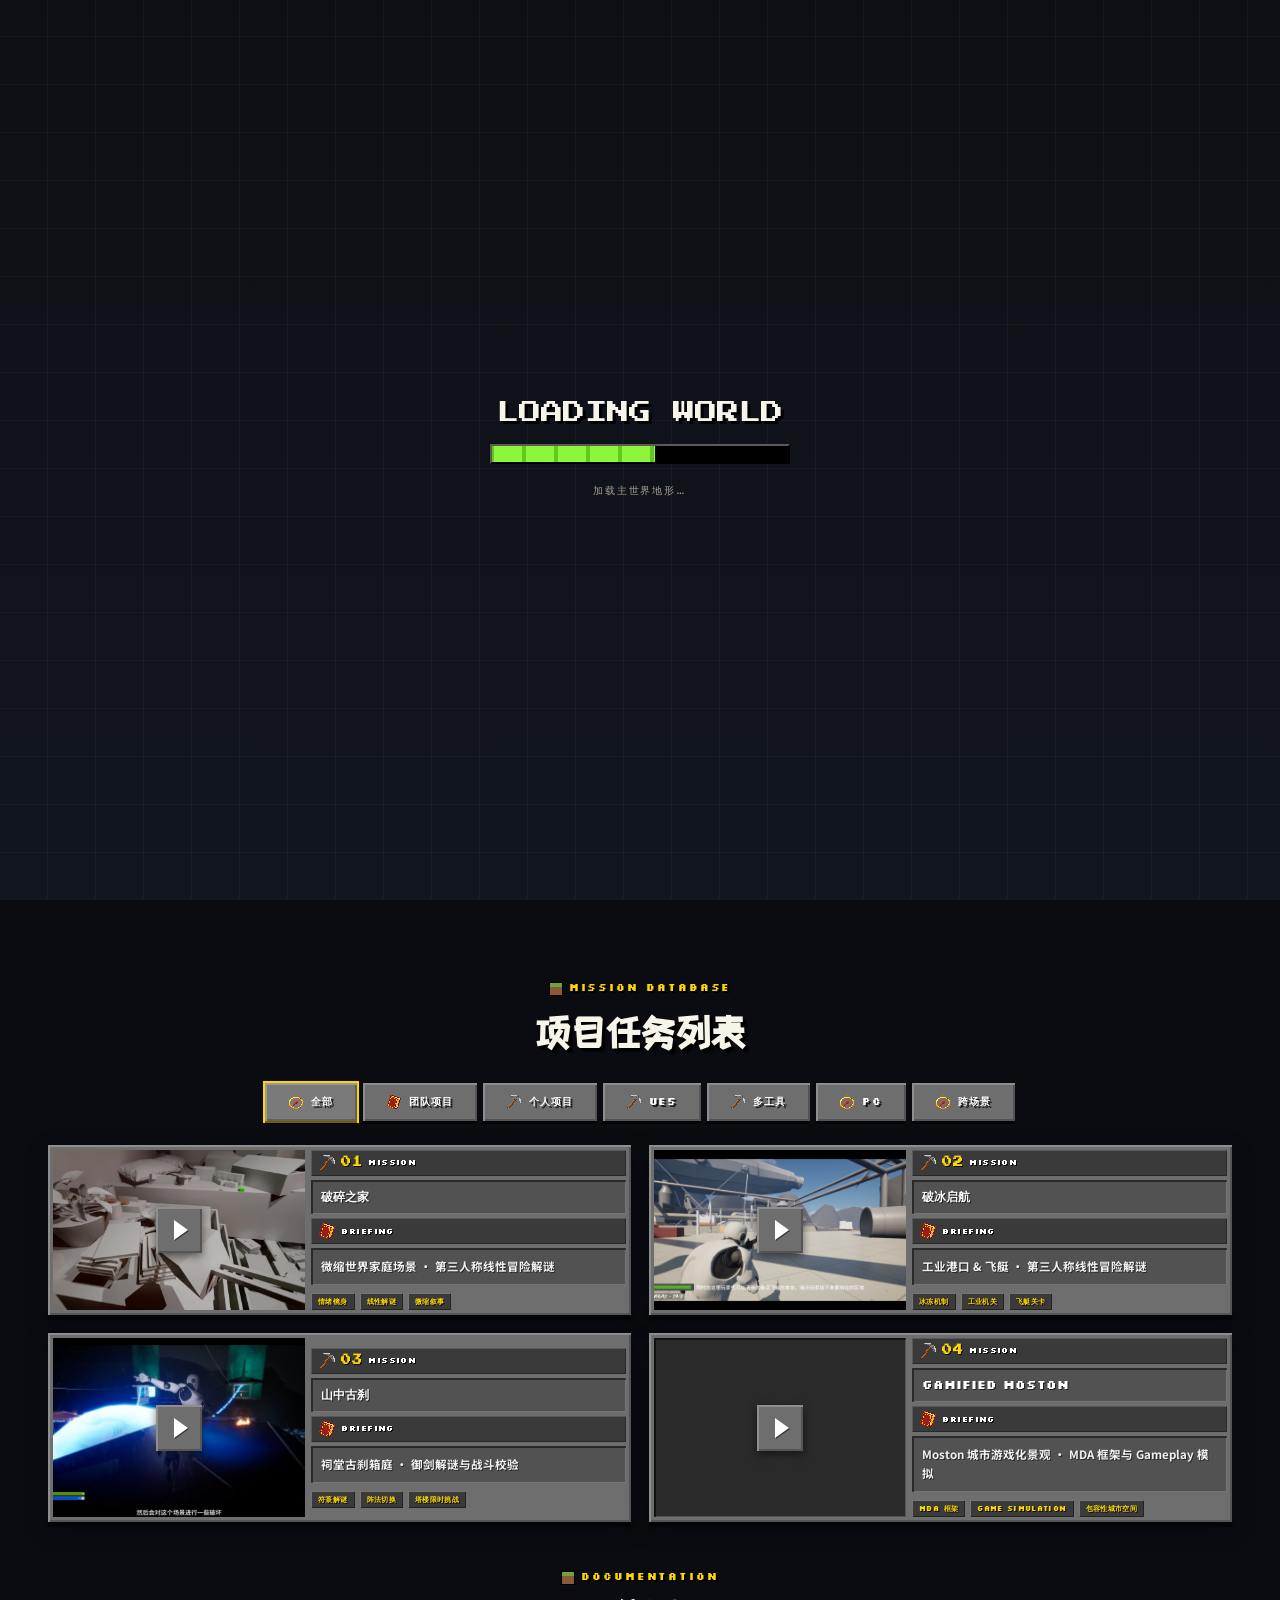
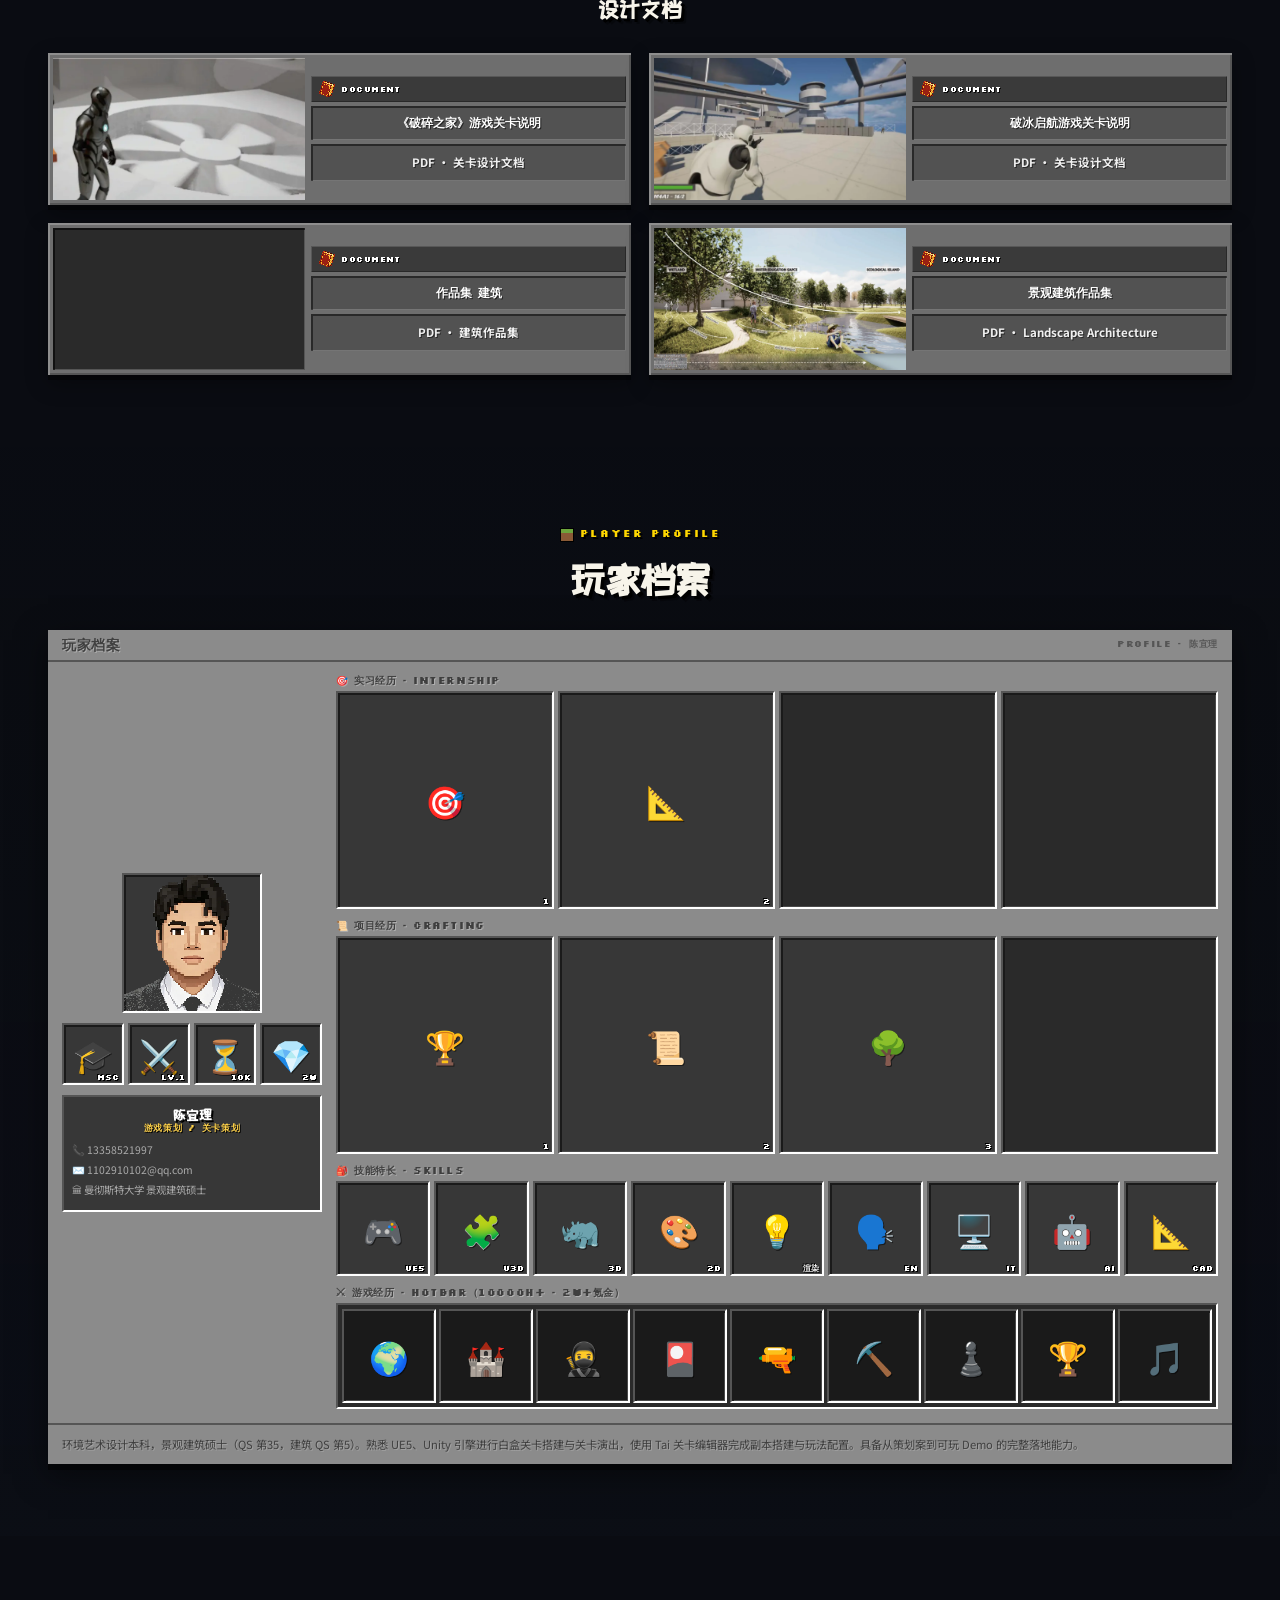
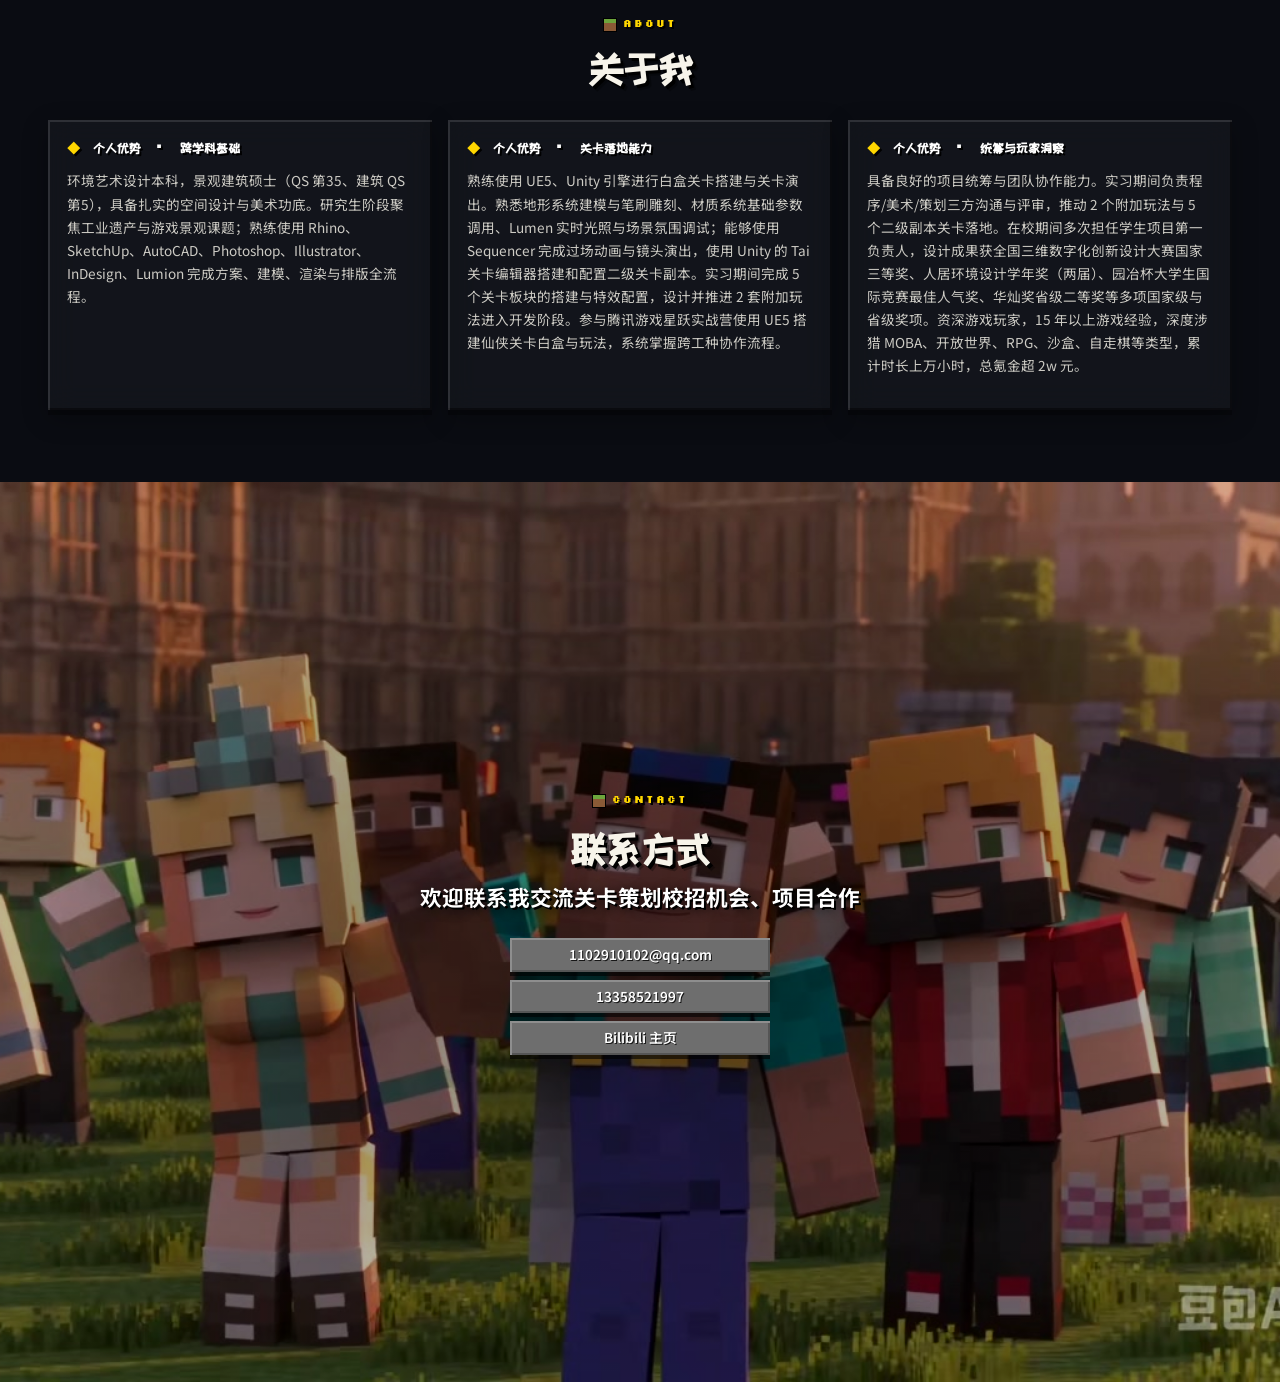
==== public/index.html @ eeb39c59 "fix: debug-line移至导航栏下方，更新CSS版本号强制刷新缓存，保持纯文字风格" ====
<!DOCTYPE html>
<html lang="zh-CN">
  <head>
    <script>
      /* 尽早标记 JS 可用 + IntersectionObserver 可用。
         只有两者都满足才启用 reveal 隐藏初始态，
         否则内容保持默认可见，杜绝"手机端图片永远不出现"。 */
      (function () {
        if (typeof IntersectionObserver !== "undefined") {
          document.documentElement.className += " mc-js";
        }
      })();
    </script>
    <meta charset="UTF-8" />
    <meta name="viewport" content="width=device-width, initial-scale=1.0" />
    <title>陈宜理 | 个人作品集</title>
    <meta name="description" content="陈宜理游戏策划个人作品集，展示关卡策划项目、简历经历与联系方式。" />
    <link rel="preconnect" href="https://fonts.loli.net" />
    <link rel="preconnect" href="https://gstatic.loli.net" crossorigin />
    <link href="https://fonts.loli.net/css2?family=Inter:wght@400;500;600;700;800&family=Noto+Sans+SC:wght@400;500;700;800&family=Press+Start+2P&family=Silkscreen:wght@400;700&family=ZCOOL+KuaiLe&display=swap" rel="stylesheet" />
    <!-- Google Analytics -->
    <script async src="https://www.googletagmanager.com/gtag/js?id=G-W7VM5CC6EZ"></script>
    <script>
      window.dataLayer = window.dataLayer || [];
      function gtag() { dataLayer.push(arguments); }
      gtag("js", new Date());
      gtag("config", "G-W7VM5CC6EZ");
    </script>
    <link rel="stylesheet" href="./mc-portfolio.css?v=mc-debug-20260902a" />
  </head>
  <body>
    <main>
      <!-- ===================== HERO ===================== -->
      <section id="home" class="mc-hero">
        <video id="mcHeroVideo" class="mc-hero-video"
          poster="./assets/animation/mc-hero-poster.jpg"
          muted loop autoplay playsinline webkit-playsinline
          preload="auto"
          disablepictureinpicture
          controlslist="nodownload noplaybackrate">
          <source src="./assets/animation/mc-hero-h264.mp4" type="video/mp4" />
          <source src="./assets/animation/mc-hero-h264-sd.mp4" type="video/mp4" />
        </video>
        <div class="mc-hero-vignette"></div>

        <!-- 顶部调试信息条（仿 MC F3 风格） -->
        <script async src="//busuanzi.ibruce.info/busuanzi/2.3/busuanzi.pure.mini.js"></script>
        <div class="mc-debug-line">
          <span>Portfolio 2026 · Level Design Build</span>
          <span id="mcFps">FPS:60</span>
          <span>Seed: CYL-1997</span>
          <span id="busuanzi_container_site_pv">Visits: <span id="busuanzi_value_site_pv"></span></span>
        </div>

        <!-- 石质大标题 -->
        <div class="mc-title-block">
          <img class="mc-title-img" src="./assets/minecraft/icons/mc-title-leveldesign.png" alt="LEVEL DESIGN" />
          <span class="mc-splash" id="mcSplash">陈宜理的作品集!</span>
        </div>

        <!-- MC 主菜单窄条按钮 -->
        <nav class="mc-menu" aria-label="主菜单">
          <button class="mc-menu-btn" type="button" data-goto="projects">项目作品</button>
          <button class="mc-menu-btn" type="button" data-goto="resume">个人简历</button>
          <button class="mc-menu-btn" type="button" data-goto="about">关于我</button>
          <div class="mc-menu-row">
            <button class="mc-menu-btn mc-menu-btn-half" type="button" data-goto="contact">联系方式</button>
            <button class="mc-menu-btn mc-menu-btn-half" type="button" data-goto="contact">世界末地</button>
          </div>
        </nav>

        <!-- 左下角小按钮 -->
        <div class="mc-corner mc-corner-left">
          <span class="mc-corner-name">陈宜理 · Level Designer</span>
        </div>
        <!-- 右下角版本号 -->
        <div class="mc-corner mc-corner-right">
          <span class="mc-corner-ver">v2026 · 游戏策划</span>
        </div>

        <!-- 右侧 3D 玩家展示（眼睛跟随鼠标） -->
        <div class="mc-steve" id="mcSteve3D">
          <span class="mc-steve-name">陈宜理</span>
          <div class="mc-avatar-3d" id="mcAvatar3D">
            <img class="mc-avatar-body" src="./assets/minecraft/icons/mc-avatar-3d.png" alt="陈宜理" />
            <div class="mc-avatar-eye mc-eye-left"><div class="mc-pupil" id="mcPupilL"></div></div>
            <div class="mc-avatar-eye mc-eye-right"><div class="mc-pupil" id="mcPupilR"></div></div>
          </div>
        </div>

        <!-- 向下滚动提示 -->
        <div class="mc-scroll-cue"><span>▼ 向下滚动开始探索 ▼</span></div>
      </section>

      <!-- ===================== PROJECTS ===================== -->
      <section id="projects" class="mc-section">
        <div class="mc-section-head">
          <p class="mc-eyebrow">Mission Database</p>
          <h2 class="mc-section-title">项目任务列表</h2>
        </div>
        <div style="display:flex;gap:6px;flex-wrap:wrap;justify-content:center;margin-bottom:1.5rem;">
          <button class="mc-btn is-active" data-filter="all"><img src="./assets/ui/ico-compass.png" alt="" style="width:14px;height:14px;image-rendering:pixelated;" />全部</button>
          <button class="mc-btn" data-filter="团队项目"><img src="./assets/ui/ico-book.png" alt="" style="width:14px;height:14px;image-rendering:pixelated;" />团队项目</button>
          <button class="mc-btn" data-filter="个人项目"><img src="./assets/ui/ico-pick.png" alt="" style="width:14px;height:14px;image-rendering:pixelated;" />个人项目</button>
          <button class="mc-btn" data-filter="UE5"><img src="./assets/ui/ico-pick.png" alt="" style="width:14px;height:14px;image-rendering:pixelated;" />UE5</button>
          <button class="mc-btn" data-filter="多工具"><img src="./assets/ui/ico-pick.png" alt="" style="width:14px;height:14px;image-rendering:pixelated;" />多工具</button>
          <button class="mc-btn" data-filter="PC"><img src="./assets/ui/ico-compass.png" alt="" style="width:14px;height:14px;image-rendering:pixelated;" />PC</button>
          <button class="mc-btn" data-filter="跨场景"><img src="./assets/ui/ico-compass.png" alt="" style="width:14px;height:14px;image-rendering:pixelated;" />跨场景</button>
        </div>
        <div id="mcProjectGrid" class="mc-projects-grid"></div>

        <!-- 文档 -->
        <div class="mc-section-head" style="margin-top:3rem;">
          <p class="mc-eyebrow">Documentation</p>
          <h2 class="mc-section-title" style="font-size:1.4rem;">设计文档</h2>
        </div>
        <div class="mc-projects-grid">
          <button class="mc-project-card mc-reveal" type="button"
            data-doc-title="《破碎之家》游戏关卡说明"
            data-doc-url="./Portfolio/doc-broken-home.pdf">
            <div class="mc-project-thumb"><picture><source srcset="./Image/1.webp" type="image/webp" /><img src="./Image/1.png" alt="《破碎之家》文档预览图" loading="eager" decoding="async" /></picture></div>
            <div class="mc-project-body">
              <div class="mc-proj-label"><img src="./assets/ui/ico-book.png" alt="" /><span>DOCUMENT</span></div>
              <div class="mc-proj-value"><h3>《破碎之家》游戏关卡说明</h3></div>
              <div class="mc-proj-value"><p class="mc-project-desc">PDF · 关卡设计文档</p></div>
            </div>
          </button>
          <button class="mc-project-card mc-reveal" type="button"
            data-doc-title="破冰启航游戏关卡说明"
            data-doc-url="./Portfolio/doc-icebreaking.pdf">
            <div class="mc-project-thumb"><picture><source srcset="./Image/2.webp" type="image/webp" /><img src="./Image/2.png" alt="破冰启航文档预览图" loading="eager" decoding="async" /></picture></div>
            <div class="mc-project-body">
              <div class="mc-proj-label"><img src="./assets/ui/ico-book.png" alt="" /><span>DOCUMENT</span></div>
              <div class="mc-proj-value"><h3>破冰启航游戏关卡说明</h3></div>
              <div class="mc-proj-value"><p class="mc-project-desc">PDF · 关卡设计文档</p></div>
            </div>
          </button>
          <button class="mc-project-card mc-reveal" type="button"
            data-doc-title="作品集 建筑"
            data-doc-url="./Portfolio/doc-architecture.pdf">
            <div class="mc-project-thumb"><picture><source srcset="./Image/3.webp" type="image/webp" /><img src="./Image/3.png" alt="作品集建筑文档预览图" loading="eager" decoding="async" /></picture></div>
            <div class="mc-project-body">
              <div class="mc-proj-label"><img src="./assets/ui/ico-book.png" alt="" /><span>DOCUMENT</span></div>
              <div class="mc-proj-value"><h3>作品集 建筑</h3></div>
              <div class="mc-proj-value"><p class="mc-project-desc">PDF · 建筑作品集</p></div>
            </div>
          </button>
          <button class="mc-project-card mc-reveal" type="button"
            data-doc-title="景观建筑作品集"
            data-doc-url="./Portfolio/doc-landscape-portfolio.pdf">
            <div class="mc-project-thumb"><picture><source srcset="./Image/4.webp" type="image/webp" /><img src="./Image/4.png" alt="景观建筑作品集文档预览图" loading="eager" decoding="async" /></picture></div>
            <div class="mc-project-body">
              <div class="mc-proj-label"><img src="./assets/ui/ico-book.png" alt="" /><span>DOCUMENT</span></div>
              <div class="mc-proj-value"><h3>景观建筑作品集</h3></div>
              <div class="mc-proj-value"><p class="mc-project-desc">PDF · Landscape Architecture</p></div>
            </div>
          </button>
        </div>
      </section>

      <!-- ===================== RESUME ===================== -->
      <section id="resume" class="mc-section" style="background:linear-gradient(180deg, rgba(10,12,18,0.55), rgba(13,16,24,0.62));">
        <div class="mc-section-head">
          <p class="mc-eyebrow">Player Profile</p>
          <h2 class="mc-section-title">玩家档案</h2>
        </div>

        <!-- MC 档案主面板 -->
        <div class="mc-inventory mc-reveal">
          <!-- 档案标题栏 -->
          <div class="mc-inv-titlebar">
            <span class="mc-inv-title">玩家档案</span>
            <span class="mc-inv-sub">PROFILE · 陈宜理</span>
          </div>

          <div class="mc-inv-body">
            <!-- 左侧：玩家预览区（头像 + 盔甲槽） -->
            <div class="mc-inv-player">
              <div class="mc-inv-avatar-slot">
                <picture>
                  <source srcset="./Image/resume-avatar.webp" type="image/webp" />
                  <img src="./Image/resume-avatar.png" alt="陈宜理" />
                </picture>
              </div>
              <div class="mc-inv-armor">
                <div class="mc-inv-slot mc-inv-armor-slot" tabindex="0">
                  <span class="mc-inv-item-icon">🎓</span>
                  <span class="mc-inv-item-count">MSc</span>
                  <div class="mc-inv-tooltip"><p class="mc-tt-title">学历 · 硕士</p><p class="mc-tt-desc">曼彻斯特大学 & 曼彻斯特城市大学 · 景观建筑</p></div>
                </div>
                <div class="mc-inv-slot mc-inv-armor-slot" tabindex="0">
                  <span class="mc-inv-item-icon">⚔️</span>
                  <span class="mc-inv-item-count">Lv.1</span>
                  <div class="mc-inv-tooltip"><p class="mc-tt-title">职位 · 关卡策划</p><p class="mc-tt-desc">字节跳动 江南工作室 · 三体IP PVE射击</p></div>
                </div>
                <div class="mc-inv-slot mc-inv-armor-slot" tabindex="0">
                  <span class="mc-inv-item-icon">⏳</span>
                  <span class="mc-inv-item-count">10k</span>
                  <div class="mc-inv-tooltip"><p class="mc-tt-title">游戏时长</p><p class="mc-tt-desc">10000h+ · 15年以上游戏经验</p></div>
                </div>
                <div class="mc-inv-slot mc-inv-armor-slot" tabindex="0">
                  <span class="mc-inv-item-icon">💎</span>
                  <span class="mc-inv-item-count">2w</span>
                  <div class="mc-inv-tooltip"><p class="mc-tt-title">氪金</p><p class="mc-tt-desc">2w+ · MOBA · 开放世界 · 沙盒 · 自走棋</p></div>
                </div>
              </div>
              <div class="mc-inv-player-info">
                <p class="mc-inv-name">陈宜理</p>
                <p class="mc-inv-role">游戏策划 / 关卡策划</p>
                <div class="mc-inv-contact">
                  <p>📞 13358521997</p>
                  <p>✉️ 1102910102@qq.com</p>
                  <p>🏛 曼彻斯特大学 景观建筑硕士</p>
                </div>
              </div>
            </div>

            <!-- 右侧：物品栏 -->
            <div class="mc-inv-right">
              <!-- 合成区：实习经历 -->
              <div class="mc-inv-section">
                <p class="mc-inv-section-label">🎯 实习经历 · INTERNSHIP</p>
                <div class="mc-inv-craft-grid">
                  <div class="mc-inv-slot mc-inv-slot-item mc-exp-slot" data-exp-id="bytedance-intern" tabindex="0">
                    <span class="mc-inv-item-icon">🎯</span>
                    <span class="mc-inv-item-count">1</span>
                    <div class="mc-inv-tooltip">
                      <p class="mc-tt-title">字节跳动 · 江南工作室</p>
                      <p class="mc-tt-desc">关卡策划 · 2026.07-至今</p>
                      <p class="mc-tt-hint">三体IP 3A级PVE射击游戏</p>
                    </div>
                  </div>
                  <div class="mc-inv-slot mc-inv-slot-item mc-exp-slot" data-exp-id="tju-adri-intern" tabindex="0">
                    <span class="mc-inv-item-icon">📐</span>
                    <span class="mc-inv-item-count">2</span>
                    <div class="mc-inv-tooltip">
                      <p class="mc-tt-title">天津大学建筑设计研究院</p>
                      <p class="mc-tt-desc">设计师助理 · 2025.06-08</p>
                      <p class="mc-tt-hint">体育场改造 · 外立面翻新</p>
                    </div>
                  </div>
                  <div class="mc-inv-slot mc-inv-slot-empty"></div>
                  <div class="mc-inv-slot mc-inv-slot-empty"></div>
                </div>
              </div>

              <!-- 合成区：项目经历 -->
              <div class="mc-inv-section">
                <p class="mc-inv-section-label">📜 项目经历 · CRAFTING</p>
                <div class="mc-inv-craft-grid">
                  <div class="mc-inv-slot mc-inv-slot-item mc-exp-slot" data-exp-id="xingyue-camp" tabindex="0">
                    <span class="mc-inv-item-icon">🏆</span>
                    <span class="mc-inv-item-count">1</span>
                    <div class="mc-inv-tooltip">
                      <p class="mc-tt-title">腾讯游戏星跃实战营</p>
                      <p class="mc-tt-desc">游戏关卡策划 · 2026.03-05</p>
                      <p class="mc-tt-hint">点击查看详情</p>
                    </div>
                  </div>
                  <div class="mc-inv-slot mc-inv-slot-item mc-exp-slot" data-exp-id="starter-camp" tabindex="0">
                    <span class="mc-inv-item-icon">📜</span>
                    <span class="mc-inv-item-count">2</span>
                    <div class="mc-inv-tooltip">
                      <p class="mc-tt-title">腾讯开局一课训练营</p>
                      <p class="mc-tt-desc">策划方向 · 2025.11-2026.01</p>
                      <p class="mc-tt-hint">点击查看详情</p>
                    </div>
                  </div>
                  <div class="mc-inv-slot mc-inv-slot-item mc-exp-slot" data-exp-id="innovation-park" tabindex="0">
                    <span class="mc-inv-item-icon">🌳</span>
                    <span class="mc-inv-item-count">3</span>
                    <div class="mc-inv-tooltip">
                      <p class="mc-tt-title">杨柳青国家文化公园</p>
                      <p class="mc-tt-desc">景观营建设计 · 第一负责人</p>
                      <p class="mc-tt-hint">点击查看详情</p>
                    </div>
                  </div>
                  <div class="mc-inv-slot mc-inv-slot-empty"></div>
                </div>
              </div>

              <!-- 物品栏：技能特长 -->
              <div class="mc-inv-section">
                <p class="mc-inv-section-label">🎒 技能特长 · SKILLS</p>
                <div class="mc-inv-grid">
                  <div class="mc-inv-slot mc-inv-slot-item" tabindex="0">
                    <span class="mc-inv-item-icon">🎮</span>
                    <span class="mc-inv-item-count">UE5</span>
                    <div class="mc-inv-tooltip"><p class="mc-tt-title">UE5 引擎</p><p class="mc-tt-desc">白盒搭建 · Lumen · Sequencer · 蓝图 · 地形雕刻</p></div>
                  </div>
                  <div class="mc-inv-slot mc-inv-slot-item" tabindex="0">
                    <span class="mc-inv-item-icon">🧩</span>
                    <span class="mc-inv-item-count">U3D</span>
                    <div class="mc-inv-tooltip"><p class="mc-tt-title">Unity 引擎</p><p class="mc-tt-desc">Tai 关卡编辑器 · 关卡白盒 · 玩法配置 · 副本搭建</p></div>
                  </div>
                  <div class="mc-inv-slot mc-inv-slot-item" tabindex="0">
                    <span class="mc-inv-item-icon">🦏</span>
                    <span class="mc-inv-item-count">3D</span>
                    <div class="mc-inv-tooltip"><p class="mc-tt-title">3D 建模</p><p class="mc-tt-desc">Rhino · SketchUp · 3ds Max · Twinmotion</p></div>
                  </div>
                  <div class="mc-inv-slot mc-inv-slot-item" tabindex="0">
                    <span class="mc-inv-item-icon">🎨</span>
                    <span class="mc-inv-item-count">2D</span>
                    <div class="mc-inv-tooltip"><p class="mc-tt-title">视觉设计</p><p class="mc-tt-desc">Photoshop · Illustrator · Procreate · InDesign</p></div>
                  </div>
                  <div class="mc-inv-slot mc-inv-slot-item" tabindex="0">
                    <span class="mc-inv-item-icon">💡</span>
                    <span class="mc-inv-item-count">渲染</span>
                    <div class="mc-inv-tooltip"><p class="mc-tt-title">渲染引擎</p><p class="mc-tt-desc">Lumion · D5 · Enscape · V-Ray · Lumen</p></div>
                  </div>
                  <div class="mc-inv-slot mc-inv-slot-item" tabindex="0">
                    <span class="mc-inv-item-icon">🗣️</span>
                    <span class="mc-inv-item-count">EN</span>
                    <div class="mc-inv-tooltip"><p class="mc-tt-title">语言能力</p><p class="mc-tt-desc">雅思 6.0 · CET-4 · 英语沟通能力</p></div>
                  </div>
                  <div class="mc-inv-slot mc-inv-slot-item" tabindex="0">
                    <span class="mc-inv-item-icon">🖥️</span>
                    <span class="mc-inv-item-count">IT</span>
                    <div class="mc-inv-tooltip"><p class="mc-tt-title">计算机能力</p><p class="mc-tt-desc">三维数字化认证 6 级 · 熟练 Windows / Office</p></div>
                  </div>
                  <div class="mc-inv-slot mc-inv-slot-item" tabindex="0">
                    <span class="mc-inv-item-icon">🤖</span>
                    <span class="mc-inv-item-count">AI</span>
                    <div class="mc-inv-tooltip"><p class="mc-tt-title">AI 辅助工具</p><p class="mc-tt-desc">Banana · Seedance · Cursor · 自动化工作流</p></div>
                  </div>
                  <div class="mc-inv-slot mc-inv-slot-item" tabindex="0">
                    <span class="mc-inv-item-icon">📐</span>
                    <span class="mc-inv-item-count">CAD</span>
                    <div class="mc-inv-tooltip"><p class="mc-tt-title">工程制图</p><p class="mc-tt-desc">AutoCAD · 空间尺度 · 施工图</p></div>
                  </div>
                </div>
              </div>

              <!-- 快捷栏：游戏经历分类 -->
              <div class="mc-inv-section">
                <p class="mc-inv-section-label">⚔ 游戏经历 · HOTBAR（10000h+ · 2w+氪金）</p>
                <div class="mc-inv-hotbar">
                  <div class="mc-inv-slot mc-inv-slot-item mc-inv-hot-slot" tabindex="0">
                    <span class="mc-inv-item-icon">🌍</span>
                    <div class="mc-inv-tooltip"><p class="mc-tt-title">开放世界 / RPG</p><p class="mc-tt-desc">原神700h+(58级) · 崩铁200h+(均衡66) · 鸣潮200h+ · 赛博朋克2077 · 战神4 · 鬼谷八荒</p></div>
                  </div>
                  <div class="mc-inv-slot mc-inv-slot-item mc-inv-hot-slot" tabindex="0">
                    <span class="mc-inv-item-icon">🏰</span>
                    <div class="mc-inv-tooltip"><p class="mc-tt-title">MMO</p><p class="mc-tt-desc">DNF200h+ · 燕云十六声100h+ · 洛克王国世界200h+ · 魔法哈奇400h+ · 流放之路2</p></div>
                  </div>
                  <div class="mc-inv-slot mc-inv-slot-item mc-inv-hot-slot" tabindex="0">
                    <span class="mc-inv-item-icon">🥷</span>
                    <div class="mc-inv-tooltip"><p class="mc-tt-title">潜入 / 沉浸模拟</p><p class="mc-tt-desc">耻辱2（全主线通关）</p></div>
                  </div>
                  <div class="mc-inv-slot mc-inv-slot-item mc-inv-hot-slot" tabindex="0">
                    <span class="mc-inv-item-icon">🎴</span>
                    <div class="mc-inv-tooltip"><p class="mc-tt-title">卡牌 / 养成</p><p class="mc-tt-desc">三国杀100h+ · 赛尔号 · 摩尔庄园 · 奥拉星 · 约600h+</p></div>
                  </div>
                  <div class="mc-inv-slot mc-inv-slot-item mc-inv-hot-slot" tabindex="0">
                    <span class="mc-inv-item-icon">🔫</span>
                    <div class="mc-inv-tooltip"><p class="mc-tt-title">FPS / 射击</p><p class="mc-tt-desc">求生之路2 · CF100h+ · CSO200h+ · 和平精英100h+ · 泰坦陨落2 · 绝地潜兵2</p></div>
                  </div>
                  <div class="mc-inv-slot mc-inv-slot-item mc-inv-hot-slot" tabindex="0">
                    <span class="mc-inv-item-icon">⛏️</span>
                    <div class="mc-inv-tooltip"><p class="mc-tt-title">沙盒</p><p class="mc-tt-desc">我的世界1000h+ · 泰拉瑞亚100h+ · 森林</p></div>
                  </div>
                  <div class="mc-inv-slot mc-inv-slot-item mc-inv-hot-slot" tabindex="0">
                    <span class="mc-inv-item-icon">♟️</span>
                    <div class="mc-inv-tooltip"><p class="mc-tt-title">自走棋 / 策略</p><p class="mc-tt-desc">金铲铲之战500h+（大师）· 魔兽争霸3 200h · 率土之滨100h+</p></div>
                  </div>
                  <div class="mc-inv-slot mc-inv-slot-item mc-inv-hot-slot" tabindex="0">
                    <span class="mc-inv-item-icon">🏆</span>
                    <div class="mc-inv-tooltip"><p class="mc-tt-title">MOBA</p><p class="mc-tt-desc">王者荣耀1500h+（荣耀王者130星 · 7000场）· 英雄联盟</p></div>
                  </div>
                  <div class="mc-inv-slot mc-inv-slot-item mc-inv-hot-slot" tabindex="0">
                    <span class="mc-inv-item-icon">🎵</span>
                    <div class="mc-inv-tooltip"><p class="mc-tt-title">音乐 / 竞速 / 休闲</p><p class="mc-tt-desc">节奏大师 · QQ炫舞 · QQ飞车700h+ · 球球大作战 · 贪吃蛇大作战</p></div>
                  </div>
                </div>
              </div>
            </div>
          </div>

          <!-- 档案底部：玩家简介 -->
          <div class="mc-inv-footer">
            <p>环境艺术设计本科，景观建筑硕士（QS 第35，建筑 QS 第5）。熟悉 UE5、Unity 引擎进行白盒关卡搭建与关卡演出，使用 Tai 关卡编辑器完成副本搭建与玩法配置。具备从策划案到可玩 Demo 的完整落地能力。</p>
          </div>
        </div>
      </section>

      <!-- ===================== ABOUT ===================== -->
      <section id="about" class="mc-section">
        <div class="mc-section-head">
          <p class="mc-eyebrow">About</p>
          <h2 class="mc-section-title">关于我</h2>
        </div>
        <div class="mc-about-grid">
          <article class="mc-card mc-reveal">
            <h3>个人优势 · 跨学科基础</h3>
            <p>环境艺术设计本科，景观建筑硕士（QS 第35、建筑 QS 第5），具备扎实的空间设计与美术功底。研究生阶段聚焦工业遗产与游戏景观课题；熟练使用 Rhino、SketchUp、AutoCAD、Photoshop、Illustrator、InDesign、Lumion 完成方案、建模、渲染与排版全流程。</p>
          </article>
          <article class="mc-card mc-reveal">
            <h3>个人优势 · 关卡落地能力</h3>
            <p>熟练使用 UE5、Unity 引擎进行白盒关卡搭建与关卡演出。熟悉地形系统建模与笔刷雕刻、材质系统基础参数调用、Lumen 实时光照与场景氛围调试；能够使用 Sequencer 完成过场动画与镜头演出，使用 Unity 的 Tai 关卡编辑器搭建和配置二级关卡副本。实习期间完成 5 个关卡板块的搭建与特效配置，设计并推进 2 套附加玩法进入开发阶段。参与腾讯游戏星跃实战营使用 UE5 搭建仙侠关卡白盒与玩法，系统掌握跨工种协作流程。</p>
          </article>
          <article class="mc-card mc-reveal">
            <h3>个人优势 · 统筹与玩家洞察</h3>
            <p>具备良好的项目统筹与团队协作能力。实习期间负责程序/美术/策划三方沟通与评审，推动 2 个附加玩法与 5 个二级副本关卡落地。在校期间多次担任学生项目第一负责人，设计成果获全国三维数字化创新设计大赛国家三等奖、人居环境设计学年奖（两届）、园冶杯大学生国际竞赛最佳人气奖、华灿奖省级二等奖等多项国家级与省级奖项。资深游戏玩家，15 年以上游戏经验，深度涉猎 MOBA、开放世界、RPG、沙盒、自走棋等类型，累计时长上万小时，总氪金超 2w 元。</p>
          </article>
        </div>
      </section>

      <!-- ===================== FINALE + CONTACT ===================== -->
      <section id="contact" class="mc-finale">
        <video id="mcFinaleVideo" class="mc-finale-video"
          poster="./assets/animation/mc-finale-poster.jpg"
          muted loop autoplay playsinline webkit-playsinline
          preload="metadata"
          disablepictureinpicture
          controlslist="nodownload noplaybackrate">
          <source src="./assets/animation/mc-finale-h264.mp4" type="video/mp4" />
          <source src="./assets/animation/mc-finale-h264-sd.mp4" type="video/mp4" />
        </video>
        <div class="mc-finale-overlay">
          <p class="mc-eyebrow">Contact</p>
          <h2 class="mc-section-title">联系方式</h2>
          <p class="mc-finale-note">欢迎联系我交流关卡策划校招机会、项目合作</p>
          <div class="mc-contact-list">
            <a href="mailto:1102910102@qq.com">1102910102@qq.com</a>
            <a href="tel:13358521997">13358521997</a>
            <a href="https://space.bilibili.com/129912981" target="_blank" rel="noreferrer">Bilibili 主页</a>
          </div>
        </div>
      </section>
    </main>

    <!-- ===================== MODAL ===================== -->
    <div id="mcModal" class="mc-modal">
      <div class="mc-modal-backdrop"></div>
      <article class="mc-modal-panel">
        <button class="mc-modal-close" aria-label="关闭">×</button>
        <p class="mc-eyebrow">DETAIL</p>
        <h3 id="mcModalTitle"></h3>
        <p id="mcModalSummary" class="mc-project-desc" style="margin:0.5rem 0;"></p>
        <div id="mcModalMedia" style="margin:0.8rem 0;"></div>
        <div id="mcModalMeta" class="mc-modal-meta" style="margin:0.5rem 0;"></div>
        <div style="display:grid;grid-template-columns:1fr 1fr;gap:1rem;">
          <section>
            <h4>核心设计与玩法</h4>
            <ul id="mcModalDesign"></ul>
          </section>
          <section>
            <h4>实现方法与个人贡献</h4>
            <ul id="mcModalContrib"></ul>
          </section>
        </div>
      </article>
    </div>

    <script src="./mc-portfolio.js?v=mc-menu-20260831e"></script>
  </body>
</html>
---- public/mc-portfolio.css ----
/* ================================================================
   Minecraft Portfolio Theme — Complete Rewrite
   从零构建，不继承任何原站赛博风格
   ================================================================ */

/* ---- MC 区块切换转场遮罩：像素方块溶解（无贴图）---- */
.mc-transition {
  position: fixed; inset: 0; z-index: 2147483500;
  pointer-events: none;
  opacity: 0;
  /* 用 MC 方块网格做像素化淡入，不使用任何全屏图片 */
  background-color: rgba(8,10,14,0.82);
  background-image:
    linear-gradient(rgba(255,255,255,0.045) 1px, transparent 1px),
    linear-gradient(90deg, rgba(255,255,255,0.045) 1px, transparent 1px);
  background-size: 40px 40px, 40px 40px;
  transition: opacity 260ms cubic-bezier(0.16, 1, 0.3, 1);
}
.mc-transition.active {
  opacity: 1;
  /* 保持不拦截点击，避免遮挡交互 */
  pointer-events: none;
}
@media (prefers-reduced-motion: reduce) {
  .mc-transition { transition: none; }
}

/* ---- 字体 ---- */
:root {
  --mc-font-display: 'Press Start 2P', 'ZCOOL KuaiLe', monospace;
  --mc-font-hud: 'Silkscreen', 'Press Start 2P', monospace;
  --mc-font-body: 'Noto Sans SC', 'Inter', sans-serif;

  --mc-text: #f7f4ea;
  --mc-muted: #a8a094;
  --mc-gold: #ffd700;
  --mc-xp: #80ff20;
  --mc-portal: #a44ce0;
  --mc-portal-bright: #c479ff;
  --mc-dark: #0a0c12;
  --mc-panel: #1a1d26;
  --mc-panel-light: #2a2e3a;
  --mc-border-l: rgba(255,255,255,0.35);
  --mc-border-d: rgba(0,0,0,0.7);

  /* 方块纹理（CSS 生成，不依赖外部图片） */
  --tex-grass: linear-gradient(180deg, #6da53c 30%, #8a5a36 30%);
  --tex-dirt: #8a5a36;
  --tex-stone: #8f8f8f;
  --tex-cobble: #7a7a7a;
  --tex-plank: #9b6b3f;
  --tex-gold: #f6b50f;
  --tex-diamond: #4fd8e8;
  --tex-netherrack: #7a2233;
}

/* ---- 全局重置 ---- */
*, *::before, *::after { box-sizing: border-box; }

html { scroll-behavior: smooth; }

body {
  margin: 0;
  background: var(--mc-dark);
  color: var(--mc-text);
  font-family: var(--mc-font-body);
  overflow-x: hidden;
}

/* ---- MC 全景背景 + 黑色遮罩（参考 MC Java 版菜单磨砂背景）---- */
body::before {
  content: "";
  position: fixed; inset: 0;
  z-index: -2;
  background-image: url("./assets/ui/bg-panorama.jpg");
  background-size: cover;
  background-position: center;
  background-attachment: fixed;
  /* 极缓慢的呼吸缩放，让背景有生命感 */
  animation: mcBgDrift 60s ease-in-out infinite alternate;
}
body::after {
  content: "";
  position: fixed; inset: 0;
  z-index: -1;
  pointer-events: none;
  /* 黑色遮罩：保证前景可读，同时让 MC 场景清晰可辨 */
  background:
    radial-gradient(ellipse at 50% 40%, rgba(6,8,12,0.40) 0%, rgba(6,8,12,0.58) 55%, rgba(4,5,8,0.72) 100%);
}
@keyframes mcBgDrift {
  0%   { transform: scale(1.06) translate3d(0,0,0); }
  100% { transform: scale(1.14) translate3d(-1.2%, -1%, 0); }
}
@media (prefers-reduced-motion: reduce) {
  body::before { animation: none; transform: scale(1.06); }
}

/* ---- 通用方块边框 mixin（手动展开） ---- */
.mc-border {
  border: 3px solid;
  border-color: var(--mc-border-l) var(--mc-border-d) var(--mc-border-d) var(--mc-border-l);
  box-shadow: inset 0 0 0 1px rgba(0,0,0,0.3), 0 4px 0 rgba(0,0,0,0.5);
}

/* ================================================================
   1. 加载界面
   ================================================================ */
.mc-loader {
  position: fixed; inset: 0; z-index: 2147483647;
  background: linear-gradient(180deg, #0d0f14, #12161e);
  display: flex; flex-direction: column; align-items: center; justify-content: center;
  gap: 20px;
  transition: opacity 0.6s ease;
}
.mc-loader.hide { opacity: 0; pointer-events: none; }

.mc-loader-bg {
  position: absolute; inset: 0;
  background: 
    repeating-linear-gradient(0deg, transparent 0 47px, rgba(255,255,255,0.03) 47px 48px),
    repeating-linear-gradient(90deg, transparent 0 47px, rgba(255,255,255,0.03) 47px 48px);
  z-index: 0;
}

.mc-loader-text {
  font-family: var(--mc-font-display);
  font-size: 1.4rem;
  color: var(--mc-text);
  text-shadow: 3px 3px 0 #000;
  z-index: 1;
  animation: mc-blink 1.2s steps(2) infinite;
}

.mc-loader-bar {
  width: 300px; height: 20px;
  background: #000;
  border: 2px solid;
  border-color: var(--mc-border-l) var(--mc-border-d) var(--mc-border-d) var(--mc-border-l);
  overflow: hidden;
  z-index: 1;
}
.mc-loader-fill {
  height: 100%; width: 0%;
  background: 
    repeating-linear-gradient(90deg, #63c81e 0 2px, #8cf53c 2px 30px, #63c81e 30px 32px);
  transition: width 0.3s ease;
}

.mc-loader-sub {
  font-family: var(--mc-font-hud);
  font-size: 0.6rem;
  color: var(--mc-muted);
  letter-spacing: 0.2em;
  z-index: 1;
}

@keyframes mc-blink { 50% { opacity: 0.5; } }

/* ================================================================
   2. 导航栏 — 木板风格
   ================================================================ */
.mc-nav {
  position: fixed; top: 0; left: 0; right: 0;
  height: 56px; z-index: 2147482900;
  background: linear-gradient(180deg, rgba(20,16,12,0.96), rgba(16,13,10,0.94));
  border-bottom: 3px solid #000;
  box-shadow: 0 4px 0 rgba(0,0,0,0.5);
  display: flex; align-items: center; justify-content: space-between;
  padding: 0 clamp(12px, 3vw, 32px);
}

.mc-nav-brand {
  display: flex; align-items: center; gap: 10px;
  text-decoration: none; color: var(--mc-text);
}
.mc-nav-brand-icon {
  width: 32px; height: 32px;
  background: var(--tex-grass);
  background-size: cover;
  border: 2px solid #000;
  box-shadow: inset 0 0 0 1px rgba(255,255,255,0.2), 0 3px 0 rgba(0,0,0,0.4);
  image-rendering: pixelated;
}
.mc-nav-brand-name {
  font-family: var(--mc-font-hud); font-weight: 700;
  font-size: 0.8rem; letter-spacing: 0.05em;
  text-shadow: 2px 2px 0 #000;
}
.mc-nav-brand-ver {
  font-family: var(--mc-font-hud);
  font-size: 0.5rem; color: var(--mc-gold);
  text-shadow: 1px 1px 0 #000;
}

.mc-nav-links {
  display: flex; gap: 2px; align-items: center;
}
.mc-nav-link {
  font-family: var(--mc-font-hud);
  font-size: 0.55rem; letter-spacing: 0.1em;
  color: var(--mc-text); text-decoration: none;
  padding: 7px 12px;
  text-shadow: 1px 1px 0 #000;
  border: 2px solid transparent;
  transition: background 80ms steps(2), border-color 80ms steps(2);
  cursor: pointer; background: none;
}
.mc-nav-link:hover {
  background: rgba(60,60,60,0.6);
  border-color: rgba(255,255,255,0.2) #000 #000 rgba(255,255,255,0.2);
}
.mc-nav-link.is-active {
  background: var(--tex-grass);
  background-size: 26px 26px;
  border: 2px solid #000;
  box-shadow: inset 0 0 0 1px rgba(255,255,255,0.25), 0 2px 0 #2f4a1c;
  color: #fff;
}

.mc-nav-toggle {
  display: none;
  font-family: var(--mc-font-hud);
  font-size: 0.55rem;
  background: var(--tex-stone);
  border: 2px solid #000;
  color: #fff;
  padding: 6px 10px;
  text-shadow: 1px 1px 0 #000;
  cursor: pointer;
}

@media (max-width: 720px) {
  .mc-nav-links { display: none; }
  .mc-nav-links.open {
    display: flex; flex-direction: column;
    position: absolute; top: 56px; left: 0; right: 0;
    background: rgba(16,13,10,0.98);
    padding: 8px;
    gap: 4px;
    border-bottom: 3px solid #000;
  }
  .mc-nav-toggle { display: block; }
}

/* ================================================================
   3. HUD — 血条/护甲/经验条（底部居中，快捷栏上方）
   ================================================================ */
.mc-hud {
  position: fixed; bottom: 96px; left: 50%;
  transform: translateX(-50%);
  z-index: 2147482800;
  display: flex; flex-direction: column; align-items: center;
  gap: 3px;
  /* 血条(169px) + gap(4) + 等级(~24) + gap(4) + 饥饿条(169px) = 370px
     经验条 width:100% 与之等宽，图标不会超出 */
  width: 370px;
  pointer-events: none;
  opacity: 0; transition: opacity 500ms ease 400ms;
}
body.mc-ready .mc-hud { opacity: 1; }

.mc-hud-armor {
  align-self: flex-start;
  display: flex; gap: 1px;
  width: 100%;
  justify-content: flex-start;
}
.mc-hud-vitals {
  display: grid;
  grid-template-columns: 1fr auto 1fr;
  align-items: center; width: 100%; gap: 4px;
}
.mc-hud-row { display: flex; gap: 1px; align-items: center; }
.mc-hud-hearts { justify-content: flex-start; }
.mc-hud-hunger { justify-content: flex-end; }

.mc-hud-icon {
  width: 16px; height: 16px;
  flex: 0 0 auto;
  image-rendering: pixelated;
  background: transparent;
  filter: drop-shadow(1.5px 1.5px 0 rgba(0,0,0,0.9));
}
.mc-hud-icon.off { filter: brightness(0.18) drop-shadow(1.5px 1.5px 0 rgba(0,0,0,0.9)); }

.mc-hud-level {
  color: var(--mc-xp);
  font: 700 1rem/1 var(--mc-font-display);
  text-shadow: 2px 2px 0 #000, -1px -1px 0 #000, 1px -1px 0 #000, -1px 1px 0 #000;
  text-align: center; justify-self: center;
}

.mc-hud-xp {
  width: 100%; height: 10px;
  position: relative; overflow: hidden;
  background: #1b1b1b;
  border: 1px solid rgba(0,0,0,0.85);
  box-shadow: 0 2px 0 rgba(0,0,0,0.6);
}
.mc-hud-xp-fill {
  height: 100%; width: 0%;
  background: repeating-linear-gradient(90deg, #63c81e 0 2px, #8cf53c 2px 30px, #63c81e 30px 32px);
  box-shadow: inset 0 1px 0 rgba(255,255,255,0.3);
  transition: width 0.35s ease;
}

/* ================================================================
   4. 快捷栏 Hotbar
   ================================================================ */
.mc-hotbar {
  position: fixed; bottom: 10px; left: 50%;
  transform: translateX(-50%);
  z-index: 2147482801;
  display: flex; flex-direction: column; align-items: center;
  gap: 4px; pointer-events: none;
}
.mc-hotbar-slots {
  display: flex; gap: 0; padding: 2px;
  background: rgba(20,20,20,0.75);
  border: 3px solid;
  border-color: var(--mc-border-l) var(--mc-border-d) var(--mc-border-d) var(--mc-border-l);
  box-shadow: 0 3px 0 rgba(0,0,0,0.55);
  pointer-events: auto;
}
.mc-slot {
  position: relative; width: 42px; height: 42px;
  padding: 0; display: grid; place-items: center;
  background: rgba(110,110,110,0.5);
  border: 2px solid;
  border-color: rgba(60,60,60,0.9) rgba(200,200,200,0.35) rgba(200,200,200,0.35) rgba(60,60,60,0.9);
  cursor: pointer;
  transition: background-color 80ms steps(2);
}
.mc-slot:hover { background: rgba(150,150,150,0.7); }
.mc-slot.is-selected {
  outline: 3px solid #f0f0f0; outline-offset: -1px;
  background: rgba(160,160,160,0.72); z-index: 2;
  box-shadow: 0 0 0 1px #000;
}
.mc-slot img { width: 28px; height: 28px; image-rendering: pixelated; filter: drop-shadow(2px 2px 0 rgba(0,0,0,0.6)); }
.mc-slot .mc-slot-key {
  position: absolute; top: 1px; left: 3px;
  font: 700 7px/1 var(--mc-font-display);
  color: rgba(255,255,255,0.8); text-shadow: 1px 1px 0 #000;
}
.mc-slot .mc-slot-dura {
  position: absolute; left: 4px; right: 4px; bottom: 3px;
  height: 3px; background: #000; overflow: hidden;
}
.mc-slot .mc-slot-dura i {
  display: block; height: 100%;
  background: var(--mc-xp);
  box-shadow: inset 0 -1px 0 rgba(0,0,0,0.3);
}
.mc-hotbar-label {
  font: 700 0.5rem/1 var(--mc-font-hud);
  letter-spacing: 0.12em; color: var(--mc-text);
  text-shadow: 1px 1px 0 #000; text-align: center;
  background: rgba(0,0,0,0.68); padding: 3px 10px;
  border: 1px solid rgba(255,255,255,0.15);
}

/* ================================================================
   5. 物品提示框 Tooltip
   ================================================================ */
.mc-tip {
  position: fixed; z-index: 2147483010;
  max-width: 260px; padding: 7px 10px;
  background: rgba(16,16,16,0.96);
  border: 2px solid;
  border-color: rgba(255,255,255,0.25) #000 #000 rgba(255,255,255,0.25);
  box-shadow: 3px 3px 0 rgba(0,0,0,0.5);
  font-family: var(--mc-font-hud);
  pointer-events: none; display: none;
}
.mc-tip-name { font-size: 11px; color: #fff; }
.mc-tip-lore { font-size: 10px; color: #a8a8a8; font-style: italic; margin-top: 3px; }

/* ================================================================
   6. 成就弹窗
   ================================================================ */
.mc-achieves {
  position: fixed; top: 70px; right: 12px;
  z-index: 2147483050;
  display: flex; flex-direction: column; gap: 6px;
  pointer-events: none;
}
.mc-achieve {
  display: grid; grid-template-columns: 32px 1fr;
  gap: 8px; align-items: center;
  padding: 7px 12px;
  background: rgba(16,16,16,0.96);
  border: 2px solid;
  border-color: rgba(255,255,255,0.25) #000 #000 rgba(255,255,255,0.25);
  box-shadow: 4px 4px 0 rgba(0,0,0,0.45);
  animation: mc-achieve-in 4.2s steps(24) forwards;
}
.mc-achieve-icon {
  width: 32px; height: 32px;
  display: grid; place-items: center;
  background: var(--tex-grass); background-size: cover;
  border: 2px solid #000;
  image-rendering: pixelated;
}
.mc-achieve-icon img { width: 22px; height: 22px; image-rendering: pixelated; }
.mc-achieve-body b { font-size: 9px; color: var(--mc-gold); }
.mc-achieve-title { font-size: 11px; color: #fff; display: block; }
.mc-achieve-body small { font-size: 8px; color: var(--mc-muted); }

@keyframes mc-achieve-in {
  0% { transform: translateX(120%); opacity: 0; }
  6% { transform: none; opacity: 1; }
  85% { transform: none; opacity: 1; }
  100% { transform: translateX(120%); opacity: 0; }
}

/* ================================================================
   7. 浮动方块背景
   ================================================================ */
.mc-floats {
  position: fixed; inset: 0; z-index: 0;
  pointer-events: none; overflow: hidden;
}
.mc-float {
  position: absolute; bottom: -80px;
  width: 28px; height: 28px;
  image-rendering: pixelated;
  opacity: 0.4;
  animation: mc-float-up linear infinite;
}
@keyframes mc-float-up {
  to { transform: translateY(calc(-100vh - 120px)) rotate(180deg); }
}

/* ================================================================
   8. 区块通用
   ================================================================ */
.mc-section {
  position: relative; z-index: 1;
  padding: clamp(60px, 8vh, 100px) clamp(16px, 4vw, 48px);
}
.mc-section-head {
  margin-bottom: 2rem; text-align: center;
}
.mc-eyebrow {
  font: 700 0.6rem/1 var(--mc-font-hud);
  letter-spacing: 0.2em; color: var(--mc-gold);
  text-shadow: 2px 2px 0 #000;
  margin-bottom: 0.6rem;
}
.mc-eyebrow::before {
  content: ""; display: inline-block;
  width: 14px; height: 14px; vertical-align: middle;
  margin-right: 6px;
  background: var(--tex-grass);
  border: 1px solid #000;
  image-rendering: pixelated;
}
.mc-section-title {
  font: 700 clamp(1.6rem, 3vw, 2.4rem)/1.2 var(--mc-font-display);
  color: var(--mc-text);
  text-shadow: 3px 3px 0 #000, 5px 5px 0 rgba(0,0,0,0.3);
  margin: 0;
}

/* ---- MC 按钮 ---- */
.mc-btn {
  display: inline-flex; align-items: center; gap: 8px;
  font: 700 0.6rem/1 var(--mc-font-hud);
  letter-spacing: 0.1em; color: #fff;
  text-shadow: 2px 2px 0 rgba(0,0,0,0.8);
  padding: 12px 24px; cursor: pointer;
  position: relative;
  /* MC 原生按钮：纯色平涂 + beveled 边框，无纹理接缝 */
  background: #6e6e6e;
  border: 0;
  box-shadow:
    inset 2px 2px 0 0 #8e8e8e,
    inset -2px -2px 0 0 #555555,
    0 3px 0 rgba(0,0,0,0.55);
  text-decoration: none;
  transition:
    transform 160ms cubic-bezier(0.16, 1, 0.3, 1),
    box-shadow 160ms cubic-bezier(0.16, 1, 0.3, 1),
    background 120ms ease;
}
.mc-btn:hover {
  transform: translateY(-2px);
  background: #7a7a7a;
  box-shadow:
    inset 2px 2px 0 0 #9a9a9a,
    inset -2px -2px 0 0 #606060,
    0 6px 14px rgba(0,0,0,0.5);
}
.mc-btn:active {
  transform: translateY(2px);
  background: #656565;
  box-shadow:
    inset 2px 2px 0 0 #555,
    inset -2px -2px 0 0 #8e8e8e,
    0 1px 0 rgba(0,0,0,0.55);
}
.mc-btn.is-active {
  background: #7a7a7a;
  box-shadow:
    inset 2px 2px 0 0 #9a9a9a,
    inset -2px -2px 0 0 #606060,
    0 3px 0 rgba(0,0,0,0.55),
    0 0 0 2px var(--mc-gold);
}
.mc-btn-primary {
  background: var(--tex-gold);
  color: #2f1d05; text-shadow: none;
  border-color: #fff #6a4a10 #6a4a10 #fff;
}
.mc-btn-secondary {
  background: var(--tex-cobble);
}

/* ---- MC 卡片（关于我区域）— 磨砂玻璃风格 ---- */
.mc-card {
  border: 0;
  background: rgba(30,32,38,0.45);
  backdrop-filter: blur(14px) saturate(1.15);
  -webkit-backdrop-filter: blur(14px) saturate(1.15);
  box-shadow:
    inset 2px 2px 0 0 rgba(255,255,255,0.12),
    inset -2px -2px 0 0 rgba(0,0,0,0.4),
    0 5px 0 rgba(0,0,0,0.3),
    0 8px 24px rgba(0,0,0,0.3);
  padding: 1.2rem;
  position: relative;
  transition: transform 260ms cubic-bezier(0.16,1,0.3,1), background 260ms ease;
}
.mc-card:hover {
  transform: translateY(-4px);
  background: rgba(40,42,50,0.55);
}
.mc-card h3 {
  font: 700 0.8rem/1.3 var(--mc-font-display);
  color: #fff; text-shadow: 2px 2px 0 #000;
  margin: 0 0 0.6rem;
}
.mc-card h3::before { content: "◆ "; color: var(--mc-gold); }
.mc-card p {
  font-size: 0.85rem; line-height: 1.7;
  color: rgba(247,244,234,0.82);
}

/* ================================================================
   9. Hero 首页 — 仿 Minecraft 主菜单
   ================================================================ */
.mc-hero {
  position: relative; min-height: 100vh;
  overflow: hidden;
  display: flex; flex-direction: column;
  align-items: center; justify-content: center;
}

/* 背景视频：循环播放，铺满 */
.mc-hero-video {
  position: absolute; inset: 0; z-index: 0;
  width: 100%; height: 100%; object-fit: cover;
  pointer-events: none;
}
/* 极轻的暗角，保证文字可读但不遮挡画面 */
.mc-hero-vignette {
  position: absolute; inset: 0; z-index: 1;
  pointer-events: none;
  background:
    radial-gradient(ellipse at 50% 45%, rgba(0,0,0,0) 42%, rgba(0,0,0,0.34) 100%),
    linear-gradient(180deg, rgba(0,0,0,0.30) 0%, rgba(0,0,0,0.05) 26%, rgba(0,0,0,0.06) 70%, rgba(0,0,0,0.42) 100%);
}

/* 顶部调试信息条 */
.mc-debug-line {
  position: absolute; top: calc(56px + clamp(8px, 1.5vh, 14px)); left: 0; z-index: 5;
  width: 100%;
  display: flex; justify-content: center; gap: 22px;
  flex-wrap: wrap;
  font: 400 0.75rem/1.5 var(--mc-font-hud);
  color: #fff;
  text-shadow: 2px 2px 0 rgba(0,0,0,0.95), 0 0 8px rgba(0,0,0,0.6);
  padding: 0 12px;
}

/* ---- 石质大标题 ---- */
.mc-title-block {
  position: relative; z-index: 5;
  margin-top: 0;
  display: flex; flex-direction: column; align-items: center;
  animation: mc-title-float 4.5s ease-in-out infinite;
}
.mc-title-img {
  display: block;
  width: clamp(280px, 46vw, 620px);
  height: auto;
  image-rendering: pixelated;
  filter: drop-shadow(5px 6px 0 rgba(0,0,0,0.55));
}
/* MC splash 黄色跳动标语 */
.mc-splash {
  margin-top: -6px;
  align-self: flex-end;
  margin-right: clamp(4px, 4vw, 60px);
  font: 700 clamp(0.6rem, 1.1vw, 0.9rem)/1 var(--mc-font-hud);
  color: #ffff40;
  text-shadow: 2px 2px 0 rgba(60,50,0,0.9);
  transform: rotate(-17deg);
  transform-origin: center;
  animation: mc-splash-pulse 0.9s ease-in-out infinite;
  white-space: nowrap;
  pointer-events: none;
}

@keyframes mc-title-float {
  0%, 100% { transform: translateY(0); }
  50%      { transform: translateY(-9px); }
}
@keyframes mc-splash-pulse {
  0%, 100% { transform: rotate(-17deg) scale(1); }
  50%      { transform: rotate(-17deg) scale(1.11); }
}

/* ---- MC 主菜单窄条按钮 ---- */
.mc-menu {
  position: relative; z-index: 6;
  margin-top: clamp(18px, 3.5vh, 40px);
  width: min(400px, 76vw);
  display: flex; flex-direction: column; gap: 8px;
}
.mc-menu-row { display: flex; gap: 8px; }

.mc-menu-btn {
  position: relative;
  display: block; width: 100%;
  padding: 0; height: 40px;
  font: 400 0.72rem/40px var(--mc-font-body);
  font-weight: 600;
  letter-spacing: 0.06em;
  color: #fff;
  text-shadow: 2px 2px 0 rgba(0,0,0,0.75);
  cursor: pointer;
  /* MC 按钮：浅灰石质 + 上亮下暗内描边 */
  background: linear-gradient(180deg, #b0b0b0 0%, #9a9a9a 48%, #8b8b8b 52%, #6f6f6f 100%);
  border: 2px solid #000;
  box-shadow:
    inset  2px  2px 0 rgba(255,255,255,0.42),
    inset -2px -2px 0 rgba(0,0,0,0.42),
    0 3px 0 rgba(0,0,0,0.5);
  transition: filter 70ms steps(2, end), transform 70ms steps(2, end);
  image-rendering: pixelated;
}
.mc-menu-btn-half { width: 50%; }

.mc-menu-btn:hover {
  /* MC hover：整体提亮并泛蓝白，边框描白 */
  filter: brightness(1.28) saturate(0.6);
  outline: 2px solid #fff;
  outline-offset: 0;
  z-index: 2;
}
.mc-menu-btn:active {
  transform: translateY(3px);
  box-shadow:
    inset  2px  2px 0 rgba(0,0,0,0.35),
    inset -2px -2px 0 rgba(255,255,255,0.22),
    0 0 0 rgba(0,0,0,0.5);
  filter: brightness(0.94);
}

/* ---- 角落信息 ---- */
.mc-corner {
  position: absolute; bottom: 128px; z-index: 6;
  font: 400 0.58rem/1 var(--mc-font-hud);
  color: #fff;
  text-shadow: 1.5px 1.5px 0 rgba(0,0,0,0.9);
}
.mc-corner-left  { left: clamp(14px, 2.5vw, 34px); }
.mc-corner-right { right: clamp(14px, 2.5vw, 34px); }

/* ---- 右侧 3D 玩家展示（眼睛跟随鼠标） ---- */
.mc-steve {
  position: absolute;
  right: clamp(56px, 8.5vw, 132px);
  top: 50%; transform: translateY(-46%);
  z-index: 5;
  display: flex; flex-direction: column; align-items: center; gap: 14px;
  pointer-events: none;
}
.mc-steve-name {
  font: 400 0.95rem/1 var(--mc-font-hud);
  color: #fff; text-shadow: 2px 2px 0 rgba(0,0,0,0.9);
  letter-spacing: 0.04em;
}

/* 3D 头像容器（比例严格匹配头部素材 608x634） */
.mc-avatar-3d {
  position: relative;
  width: clamp(78px, 8.6vw, 116px);
  aspect-ratio: 608 / 634;
  filter: drop-shadow(4px 6px 0 rgba(0,0,0,0.45));
  /* JS 通过 CSS 变量控制倾斜 */
  --rx: 0deg;
  --ry: 0deg;
  transform: perspective(600px) rotateX(var(--rx)) rotateY(var(--ry));
  transition: transform 80ms linear;
  animation: mc-avatar-bob 3.4s ease-in-out infinite;
}
@keyframes mc-avatar-bob {
  0%, 100% { transform: perspective(600px) rotateX(var(--rx)) rotateY(var(--ry)) translateY(0); }
  50%      { transform: perspective(600px) rotateX(var(--rx)) rotateY(var(--ry)) translateY(-7px); }
}

/* 身体图片（容器已按素材比例，用 fill 保证与眼睛坐标 1:1 对应） */
.mc-avatar-body {
  position: absolute; inset: 0;
  width: 100%; height: 100%; object-fit: fill;
  image-rendering: pixelated;
}

/* 单只眼睛：覆盖素材上完整眼区（白眼+瞳孔），瞳孔在其中滑动 */
.mc-avatar-eye {
  position: absolute;
  background: #e5e5e5;
  overflow: hidden;
  z-index: 2;
  image-rendering: pixelated;
}
/* 素材 608x634。左眼区 = 白(16.78%) 到瞳孔右缘(26.48+9.54=36.02%) */
.mc-eye-left  { left: 16.78%; top: 45.27%; width: 19.24%; height: 11.20%; }
/* 右眼区 = 瞳孔左缘(51.15%) 到白右缘(60.69+9.70=70.39%) */
.mc-eye-right { left: 51.15%; top: 45.27%; width: 19.24%; height: 11.20%; }

/* 瞳孔（跟随鼠标移动，MC 经典深蓝紫）
   宽 50% + 高 62%，居中放置，四周留足移动余量，保证不越出眼白 */
.mc-pupil {
  position: absolute;
  width: 50%; height: 62%;
  background: #3f327a;
  left: 25%; top: 19%;
  transition: transform 60ms linear;
  /* JS 设置 --px/--py 控制偏移 */
  transform: translate(var(--px, 0px), var(--py, 0px));
}

/* ---- 向下滚动提示 ---- */
.mc-scroll-cue {
  position: absolute; bottom: 176px; left: 50%;
  transform: translateX(-50%);
  z-index: 6;
  font: 400 0.56rem/1 var(--mc-font-hud);
  color: #ffff40;
  text-shadow: 1.5px 1.5px 0 rgba(0,0,0,0.9);
  animation: mc-cue-bounce 1.6s steps(4, end) infinite;
  white-space: nowrap;
}
@keyframes mc-cue-bounce {
  0%, 100% { transform: translateX(-50%) translateY(0); opacity: 0.65; }
  50%      { transform: translateX(-50%) translateY(6px); opacity: 1; }
}

@media (max-width: 900px) {
  .mc-steve { display: none; }
  .mc-hero-menu { max-width: min(380px, 88vw); }
}
@media (max-width: 620px) {
  .mc-menu { width: min(320px, 86vw); }
  .mc-menu-btn { height: 36px; font-size: 0.66rem; line-height: 36px; }
  .mc-corner { bottom: 118px; font-size: 0.5rem; }
  .mc-scroll-cue { bottom: 160px; }
  .mc-debug-line { gap: 12px; font-size: 0.44rem; }
}

/* ================================================================
   10. 项目展示区 — MC Bedrock 原生面板风格
   ================================================================ */
:root {
  /* MC Bedrock UI 原生色板 */
  --mcui-panel:      #c6c6c6;  /* 面板浅灰 */
  --mcui-panel-hi:   #ffffff;  /* 高光边（左/上）*/
  --mcui-panel-lo:   #545454;  /* 阴影边（右/下）*/
  --mcui-groove:     #8b8b8b;  /* 内凹凹槽 */
  --mcui-groove-dk:  #373737;  /* 凹槽深色 */
  --mcui-label:      #6e6e6e;  /* 字段标题条 */
  --mcui-ink:        #ffffff;  /* 面板上白字 */
  --mcui-ink-dk:     #3f3f3f;  /* 深字 */
}

.mc-projects-grid {
  display: grid;
  grid-template-columns: repeat(2, 1fr);
  gap: 18px;
}
@media (max-width: 760px) {
  .mc-projects-grid { grid-template-columns: 1fr; }
}

/* ---- 卡片外壳：MC 纯色凸起面板 ---- */
.mc-project-card {
  display: flex;
  gap: 0;
  padding: 5px;
  background: #6e6e6e;
  border: 0;
  box-shadow:
    inset 2px 2px 0 0 #8e8e8e,
    inset -2px -2px 0 0 #555,
    0 5px 0 rgba(0,0,0,0.45),
    0 8px 20px rgba(0,0,0,0.35);
  cursor: pointer;
  transition:
    transform 260ms cubic-bezier(0.16, 1, 0.3, 1),
    box-shadow 260ms cubic-bezier(0.16, 1, 0.3, 1);
  align-items: stretch;
}
.mc-project-card:hover {
  transform: translateY(-5px);
  background: #7a7a7a;
  box-shadow:
    inset 2px 2px 0 0 #9a9a9a,
    inset -2px -2px 0 0 #606060,
    0 10px 0 rgba(0,0,0,0.45),
    0 14px 30px rgba(0,0,0,0.5),
    0 0 0 3px var(--mc-gold);
}

/* ---- 左侧：内凹预览凹槽 ---- */
.mc-project-thumb {
  position: relative;
  flex: 0 0 44%;
  aspect-ratio: 16 / 9;
  overflow: hidden;
  background: #2a2a2a;
  box-shadow:
    inset 2px 2px 0 0 rgba(0,0,0,0.6),
    inset -1px -1px 0 0 rgba(255,255,255,0.2);
}
/* <picture> 是 inline 元素，需撑满容器，否则缩略图布局塌陷 */
.mc-project-thumb picture,
.mc-inv-avatar-slot picture {
  display: block;
  width: 100%; height: 100%;
}
.mc-project-thumb img {
  width: 100%; height: 100%; object-fit: cover;
  image-rendering: auto;
  transition:
    opacity 280ms ease,
    transform 620ms cubic-bezier(0.16, 1, 0.3, 1);
}
.mc-project-card:hover .mc-project-thumb img { transform: scale(1.06); }
.mc-project-thumb .mc-card-video {
  position: absolute; inset: 0;
  width: 100%; height: 100%; object-fit: cover;
  opacity: 0; transition: opacity 0.25s steps(4);
  z-index: 1;
}
.mc-project-card.is-playing .mc-project-thumb img { opacity: 0; }
.mc-project-card.is-playing .mc-project-thumb .mc-card-video { opacity: 1; }

/* 播放提示：MC 纯色按钮 + 呼吸动效 */
.mc-play-hint {
  position: absolute; top: 50%; left: 50%;
  transform: translate(-50%,-50%);
  width: 46px; height: 46px;
  background: #6e6e6e;
  box-shadow:
    inset 2px 2px 0 0 #8e8e8e,
    inset -2px -2px 0 0 #555555,
    0 3px 8px rgba(0,0,0,0.5);
  display: grid; place-items: center;
  z-index: 2;
  pointer-events: none;
  transition:
    opacity 280ms ease,
    transform 380ms cubic-bezier(0.16, 1, 0.3, 1),
    background 160ms ease;
  animation: mcPlayPulse 2.6s ease-in-out infinite;
}
.mc-play-hint::after {
  content: "";
  width: 0; height: 0;
  border-left: 14px solid #fff;
  border-top: 10px solid transparent;
  border-bottom: 10px solid transparent;
  margin-left: 4px;
  filter: drop-shadow(1px 1px 0 rgba(0,0,0,0.5));
}
.mc-project-card:hover .mc-play-hint {
  transform: translate(-50%,-50%) scale(1.14);
  background: #7a7a7a;
  animation-play-state: paused;
}
.mc-project-card.is-playing .mc-play-hint {
  opacity: 0;
  transform: translate(-50%,-50%) scale(1.5);
}
@keyframes mcPlayPulse {
  0%, 100% { box-shadow:
    inset 0 0 0 2px rgba(255,255,255,0.7),
    inset -2px -2px 0 2px rgba(0,0,0,0.3),
    0 4px 14px rgba(0,0,0,0.45); }
  50% { box-shadow:
    inset 0 0 0 2px rgba(255,255,255,0.95),
    inset -2px -2px 0 2px rgba(0,0,0,0.3),
    0 4px 20px rgba(255,215,0,0.4); }
}
@media (prefers-reduced-motion: reduce) {
  .mc-play-hint { animation: none; }
}

/* ---- 右侧：字段区（MC 设置面板结构）---- */
.mc-project-body {
  flex: 1;
  padding: 0 0 0 6px;
  display: flex; flex-direction: column;
  justify-content: center;
  gap: 4px;
  min-width: 0;
}

/* 标题条：MC 深灰横条 */
.mc-proj-label {
  display: flex; align-items: center; gap: 6px;
  background: #3a3a3a;
  padding: 5px 8px;
  font: 700 0.5rem/1.4 var(--mc-font-hud);
  color: #fff;
  letter-spacing: 0.06em;
  text-shadow: 1px 1px 0 rgba(0,0,0,0.8);
  box-shadow:
    inset 1px 1px 0 0 rgba(255,255,255,0.15),
    inset -1px -1px 0 0 rgba(0,0,0,0.3);
}
.mc-proj-label .mc-proj-idx {
  color: var(--mc-gold);
  font-family: var(--mc-font-display);
  font-size: 0.62rem;
}
.mc-proj-label img {
  width: 16px; height: 16px;
  image-rendering: pixelated;
}

/* 值框：MC 内凹凹槽 */
.mc-proj-value {
  background: #525252;
  box-shadow:
    inset 2px 2px 0 0 rgba(0,0,0,0.5),
    inset -1px -1px 0 0 rgba(255,255,255,0.2);
  padding: 9px 10px;
  font: 700 0.62rem/1.5 var(--mc-font-hud);
  color: #fff;
  text-shadow: 1px 1px 0 rgba(0,0,0,0.8);
}
.mc-project-card h3 {
  margin: 0;
  font: 700 0.72rem/1.4 var(--mc-font-hud);
  color: var(--mcui-ink);
  text-shadow: 1px 1px 0 rgba(0,0,0,0.6);
}
.mc-project-desc {
  margin: 0;
  font-family: var(--mc-font-body);
  font-size: 0.72rem;
  line-height: 1.65;
  color: #f0f0f0;
  text-shadow: 1px 1px 0 rgba(0,0,0,0.5);
}

/* 标签：MC 小凸起按钮 */
.mc-project-tags {
  display: flex; flex-wrap: wrap; gap: 5px;
  margin-top: 2px;
  padding-top: 2px;
}
.mc-project-tags span {
  font: 700 0.44rem/1 var(--mc-font-hud);
  letter-spacing: 0.05em;
  background: #3a3a3a;
  color: var(--mc-gold);
  padding: 5px 7px;
  box-shadow:
    inset 1px 1px 0 0 rgba(255,255,255,0.3),
    inset -1px -1px 0 0 rgba(0,0,0,0.4);
  text-shadow: 1px 1px 0 rgba(0,0,0,0.8);
  transition: transform 180ms cubic-bezier(0.16,1,0.3,1), background 180ms;
}
.mc-project-card:hover .mc-project-tags span {
  background: #4a4a4a;
  transform: translateY(-1px);
}

@media (max-width: 760px) {
  .mc-project-card { flex-direction: column; min-height: 0; }
  .mc-project-thumb { flex: none; aspect-ratio: 16/9; width: 100%; }
  .mc-project-thumb img { width: 100%; height: 100%; object-fit: cover; }
  .mc-project-body { padding: 6px 0 0; }
  /* 手机端播放按钮始终可见 */
  .mc-play-hint { opacity: 1 !important; transform: translate(-50%,-50%) scale(1) !important; }
  /* 手机端视频区域确保可见 */
  .mc-hero-video, .mc-finale-video { object-fit: cover; width: 100%; height: 100%; }
}

/* ================================================================
   11. 简历区 · MC 背包界面
   ================================================================ */
.mc-inventory {
  max-width: 1280px;
  margin: 0 auto;
  background: #6b6b6b;
  border: 0;
  box-shadow:
    inset 2px 2px 0 0 rgba(255,255,255,0.35),
    inset -2px -2px 0 0 rgba(0,0,0,0.5),
    0 6px 0 rgba(0,0,0,0.55),
    0 10px 30px rgba(0,0,0,0.5);
  padding: 0;
}

/* 标题栏 */
.mc-inv-titlebar {
  display: flex; justify-content: space-between; align-items: center;
  padding: 8px 14px;
  background: #8b8b8b;
  border-bottom: 2px solid #555;
}
.mc-inv-title {
  font: 700 0.85rem/1 var(--mc-font-hud);
  color: #3f3f3f;
  text-shadow: 1px 1px 0 rgba(255,255,255,0.3);
  letter-spacing: 0.05em;
}
.mc-inv-sub {
  font: 700 0.55rem/1 var(--mc-font-hud);
  color: #555;
  letter-spacing: 0.08em;
}

/* 主体 */
.mc-inv-body {
  display: grid;
  grid-template-columns: 260px 1fr;
  gap: 14px;
  padding: 14px;
  background: #8b8b8b;
}
@media (max-width: 760px) {
  .mc-inv-body { grid-template-columns: 1fr; }
}

/* 左侧玩家预览 */
.mc-inv-player {
  display: flex; flex-direction: column;
  align-items: center; justify-content: center;
  gap: 10px;
  height: 100%;
}
.mc-inv-avatar-slot {
  width: 140px; height: 140px;
  background: #373737;
  border: 2px solid;
  border-color: #555 #fff #fff #555;
  display: grid; place-items: center;
  overflow: hidden;
  box-shadow: inset 2px 2px 0 #1a1a1a;
}
.mc-inv-avatar-slot img {
  width: 100%; height: 100%; object-fit: cover;
  image-rendering: pixelated;
}
.mc-inv-armor {
  display: grid; grid-template-columns: repeat(4, 1fr);
  gap: 4px; width: 100%;
}
.mc-inv-player-info {
  width: 100%; text-align: center;
  background: #373737;
  border: 2px solid;
  border-color: #555 #fff #fff #555;
  padding: 10px 8px;
}
.mc-inv-name {
  font: 700 0.85rem/1 var(--mc-font-display);
  color: #fff; text-shadow: 2px 2px 0 #000;
  margin: 0 0 4px;
}
.mc-inv-role {
  font: 700 0.55rem/1 var(--mc-font-hud);
  color: #ffd24a;
  text-shadow: 1px 1px 0 #000;
  letter-spacing: 0.08em;
  margin: 0 0 8px;
}
.mc-inv-contact {
  font-size: 0.65rem; color: #aaa;
  line-height: 1.7; text-align: left;
}
.mc-inv-contact p { margin: 2px 0; }

/* 右侧物品栏 */
.mc-inv-right {
  display: flex; flex-direction: column; gap: 12px;
}
.mc-inv-section-label {
  font: 700 0.6rem/1 var(--mc-font-hud);
  color: #3f3f3f;
  text-shadow: 1px 1px 0 rgba(255,255,255,0.3);
  letter-spacing: 0.06em;
  margin: 0 0 6px;
}

/* 通用格子 */
.mc-inv-slot {
  position: relative;
  width: 100%; aspect-ratio: 1;
  background: #373737;
  border: 2px solid;
  border-color: #555 #fff #fff #555;
  box-shadow: inset 2px 2px 0 #1a1a1a, inset -1px -1px 0 #4a4a4a;
  display: grid; place-items: center;
  cursor: default;
  transition: transform 160ms cubic-bezier(0.16,1,0.3,1);
}
.mc-inv-slot-item { cursor: pointer; }
.mc-inv-slot-item:hover,
.mc-inv-slot-item:focus,
.mc-inv-armor-slot:hover,
.mc-inv-armor-slot:focus {
  outline: 2px solid #fff;
  outline-offset: -2px;
  z-index: 5;
  transform: scale(1.06);
}
.mc-inv-slot-empty { background: #2a2a2a; }
.mc-inv-item-icon {
  font-size: 2rem;
  line-height: 1;
  filter: drop-shadow(1px 1px 0 rgba(0,0,0,0.5));
  transition: transform 200ms cubic-bezier(0.16,1,0.3,1);
}
.mc-inv-slot-item:hover .mc-inv-item-icon {
  transform: scale(1.15) rotate(-3deg);
}
.mc-inv-item-count {
  position: absolute;
  bottom: 2px; right: 3px;
  font: 700 0.5rem/1 var(--mc-font-hud);
  color: #fff;
  text-shadow: 1px 1px 0 #000, -1px -1px 0 #000;
  letter-spacing: 0;
}

/* 合成区 2x2 */
.mc-inv-craft-grid {
  display: grid;
  grid-template-columns: repeat(4, 1fr);
  gap: 4px;
}

/* 物品栏 3x3 */
.mc-inv-grid {
  display: grid;
  grid-template-columns: repeat(9, 1fr);
  gap: 4px;
}
@media (max-width: 600px) {
  .mc-inv-grid { grid-template-columns: repeat(5, 1fr); }
}

/* 快捷栏 */
.mc-inv-hotbar {
  display: grid;
  grid-template-columns: repeat(9, 1fr);
  gap: 3px;
  padding: 4px;
  background: #2a2a2a;
  border: 2px solid;
  border-color: #555 #fff #fff #555;
}
.mc-inv-hot-slot {
  background: #1a1a1a;
}

/* Tooltip（MC 物品提示） */
.mc-inv-tooltip {
  position: absolute;
  bottom: calc(100% + 6px);
  left: 50%;
  transform: translateX(-50%) scale(0.92);
  background: #100010;
  border: 2px solid #2a0a4a;
  box-shadow: 0 0 0 1px #100010, 2px 2px 0 rgba(0,0,0,0.5);
  padding: 6px 10px;
  min-width: 160px;
  max-width: 240px;
  z-index: 50;
  opacity: 0;
  pointer-events: none;
  transition: opacity 80ms steps(2), transform 80ms steps(2);
}
.mc-inv-slot-item:hover .mc-inv-tooltip,
.mc-inv-slot-item:focus .mc-inv-tooltip,
.mc-inv-armor-slot:hover .mc-inv-tooltip,
.mc-inv-armor-slot:focus .mc-inv-tooltip {
  opacity: 1;
  transform: translateX(-50%) scale(1);
}
.mc-tt-title {
  font: 700 0.65rem/1.3 var(--mc-font-hud);
  color: #fff;
  text-shadow: 1px 1px 0 #000;
  margin: 0 0 3px;
}
.mc-tt-desc {
  font-size: 0.6rem;
  color: #aaa;
  line-height: 1.5;
  margin: 0;
}
.mc-tt-hint {
  font-size: 0.55rem;
  color: #7c7cff;
  margin: 4px 0 0;
  font-style: italic;
}

/* 经历格子点击态 */
.mc-exp-slot:active {
  transform: translateY(2px);
  border-color: #fff #555 #555 #fff;
}

/* 底部简介 */
.mc-inv-footer {
  background: #8b8b8b;
  border-top: 2px solid #555;
  padding: 10px 14px;
}
.mc-inv-footer p {
  font-size: 0.7rem;
  color: #3f3f3f;
  line-height: 1.7;
  margin: 0;
  text-shadow: 1px 1px 0 rgba(255,255,255,0.2);
}

/* ================================================================
   12. 关于我
   ================================================================ */
.mc-about-grid {
  /* auto-fit（而非 auto-fill）会折叠没有内容的空轨道，
     否则 3 张卡片被塞进 4 条轨道，右侧空轨道会让卡片组整体偏左。 */
  display: grid;
  grid-template-columns: repeat(3, minmax(0, 1fr));
  gap: 16px;
  /* 与页面其他区块统一的内容宽度，并在超宽屏下水平居中 */
  max-width: 1280px;
  margin-inline: auto;
  align-items: stretch;
}
@media (max-width: 1024px) {
  .mc-about-grid { grid-template-columns: repeat(2, minmax(0, 1fr)); }
}
@media (max-width: 700px) {
  .mc-about-grid { grid-template-columns: minmax(0, 1fr); }
}

/* ================================================================
   13. 结尾视频区
   ================================================================ */
.mc-finale {
  position: relative; height: 100vh; overflow: hidden;
  display: flex; align-items: center; justify-content: center;
}
.mc-finale-video {
  position: absolute; inset: 0; z-index: 1;
  width: 100%; height: 100%; object-fit: cover;
  pointer-events: none;
  filter: saturate(1.1) contrast(1.05);
}
/* 视频上加深色渐变遮罩，保证文字/按钮可读 */
.mc-finale::after {
  content: "";
  position: absolute; inset: 0; z-index: 1;
  background: radial-gradient(ellipse at center,
    rgba(0,0,0,0.55) 0%,
    rgba(0,0,0,0.35) 45%,
    rgba(0,0,0,0.15) 100%);
  pointer-events: none;
}
.mc-finale-overlay {
  position: relative; z-index: 2;
  text-align: center; padding: 2rem;
  display: flex; flex-direction: column;
  align-items: center; justify-content: center;
}
.mc-finale-overlay .mc-section-title {
  margin: 0.3rem 0 0.7rem;
}
.mc-finale-note {
  font: 700 clamp(0.95rem, 1.9vw, 1.35rem)/1.6 var(--mc-font-body);
  color: #fff;
  text-shadow: 2px 2px 0 #000, 0 2px 12px rgba(0,0,0,0.85);
  margin: 0;
  max-width: 640px;
}
/* 视频上的联系按钮：和 .mc-btn 统一的 MC 纯色凸起风格 */
.mc-finale-overlay .mc-contact-list a {
  background: #6e6e6e;
  border: 0;
  box-shadow:
    inset 2px 2px 0 0 #8e8e8e,
    inset -2px -2px 0 0 #555,
    0 4px 0 rgba(0,0,0,0.6);
  color: #fff;
  text-shadow: 1px 1px 0 rgba(0,0,0,0.8);
}
.mc-finale-overlay .mc-contact-list a:hover {
  background: #7a7a7a;
  transform: translateY(-2px);
  box-shadow:
    inset 2px 2px 0 0 #9a9a9a,
    inset -2px -2px 0 0 #606060,
    0 6px 0 rgba(0,0,0,0.6),
    0 0 0 3px var(--mc-gold);
}

/* ================================================================
   14. 联系方式 + 挖掘小游戏
   ================================================================ */
.mc-contact { text-align: center; }
.mc-contact-list {
  display: flex; flex-direction: column; gap: 8px;
  align-items: center; margin: 1.5rem 0;
}
.mc-contact-list a {
  display: inline-flex; align-items: center; justify-content: center; gap: 8px;
  padding: 10px 20px;
  min-width: 260px;
  background: #6e6e6e;
  border: 0;
  box-shadow:
    inset 2px 2px 0 0 #8e8e8e,
    inset -2px -2px 0 0 #555,
    0 4px 0 rgba(0,0,0,0.5);
  color: #fff; text-decoration: none;
  font: 600 0.85rem/1 var(--mc-font-body);
  text-shadow: 1px 1px 0 rgba(0,0,0,0.8);
  transition: transform 80ms steps(2), background 80ms steps(2), box-shadow 80ms steps(2);
}
.mc-contact-list a:hover {
  background: #7a7a7a;
  transform: translateY(-2px);
  box-shadow:
    inset 2px 2px 0 0 #9a9a9a,
    inset -2px -2px 0 0 #606060,
    0 6px 0 rgba(0,0,0,0.5),
    0 0 0 3px var(--mc-gold);
}

.mc-mine-zone {
  margin-top: 2rem; text-align: center;
}
.mc-mine-title {
  font: 700 0.7rem/1 var(--mc-font-hud);
  letter-spacing: 0.2em; color: var(--mc-gold);
  text-shadow: 2px 2px 0 #000;
}
.mc-mine-hint {
  font-size: 0.78rem; color: var(--mc-muted);
  margin-bottom: 1rem;
}
.mc-mine-wall {
  display: inline-grid;
  grid-template-columns: repeat(5, 52px);
  gap: 5px; padding: 10px;
  pointer-events: auto;
  border: 3px solid;
  border-color: var(--mc-border-l) var(--mc-border-d) var(--mc-border-d) var(--mc-border-l);
  background: linear-gradient(180deg, rgba(10,12,18,0.9), rgba(8,10,15,0.95));
  box-shadow: 0 6px 0 rgba(0,0,0,0.55);
}
.mc-mine-block {
  position: relative; width: 52px; height: 52px;
  border: 2px solid;
  border-color: rgba(60,60,60,0.9) rgba(200,200,200,0.35) rgba(200,200,200,0.35) rgba(60,60,60,0.9);
  cursor: pointer;
  pointer-events: auto;
  transition: transform 80ms steps(2), filter 120ms steps(3);
  --mc-btex: #8a5a36;
  background: var(--mc-btex);
  box-shadow: inset 0 0 0 1px rgba(255,255,255,0.06), 0 3px 0 rgba(0,0,0,0.5);
}
.mc-mine-block:hover {
  filter: brightness(1.2);
  transform: translateY(-2px);
  outline: 2px solid #fff; outline-offset: 2px;
}
.mc-mine-block:active { transform: scale(0.94); }
.mc-mine-block .mc-crack {
  position: absolute; inset: 0;
  background: 
    linear-gradient(45deg, transparent 48%, rgba(0,0,0,0.4) 48% 52%, transparent 52%),
    linear-gradient(-45deg, transparent 48%, rgba(0,0,0,0.4) 48% 52%, transparent 52%);
  opacity: 0; pointer-events: none;
}
.mc-mine-block.crack-1 .mc-crack { opacity: 0.4; }
.mc-mine-block.crack-2 .mc-crack { opacity: 0.7; }
.mc-mine-block.is-broken {
  transform: scale(0); opacity: 0; pointer-events: none;
  transition: transform 220ms cubic-bezier(0.3,0,0.8,0.4), opacity 220ms ease;
}
.mc-mine-chest {
  display: none; margin: 0 auto;
  pointer-events: auto;
  width: 80px; height: 70px;
  background: var(--tex-plank);
  border: 3px solid #000;
  box-shadow: inset 0 0 0 2px rgba(255,255,255,0.15), 0 5px 0 rgba(0,0,0,0.5);
  cursor: pointer;
  animation: mc-chest-bounce 500ms steps(8);
}
.mc-mine-zone.is-unlocked .mc-mine-wall { display: none; }
.mc-mine-zone.is-unlocked .mc-mine-chest { display: block; }
.mc-mine-chest.is-open { animation: mc-chest-open 600ms steps(12) forwards; }
.mc-contact-reveal {
  display: none; margin-top: 1.2rem;
  animation: mc-reveal-up 600ms steps(10) forwards;
}
.mc-mine-zone.is-unlocked .mc-contact-reveal { display: block; }

@keyframes mc-chest-bounce {
  0% { transform: scale(0.5); }
  35% { transform: scale(1.18) rotate(-3deg); }
  100% { transform: scale(1); }
}
@keyframes mc-chest-open { to { transform: scale(1.1) rotate(2deg); } }
@keyframes mc-reveal-up {
  from { transform: translateY(30px); opacity: 0; }
  to { transform: none; opacity: 1; }
}

/* ================================================================
   15. Modal
   ================================================================ */
.mc-modal {
  position: fixed; inset: 0; z-index: 2147483600;
  display: none; align-items: center; justify-content: center;
  padding: 2rem;
}
.mc-modal.open { display: flex; animation: mcModalIn 320ms cubic-bezier(0.16,1,0.3,1); }
@keyframes mcModalIn {
  from { opacity: 0; }
  to   { opacity: 1; }
}
.mc-modal-backdrop {
  position: absolute; inset: 0;
  background: rgba(0,0,0,0.82);
  backdrop-filter: blur(6px);
  -webkit-backdrop-filter: blur(6px);
}
.mc-modal-panel {
  position: relative; z-index: 1;
  max-width: 860px; width: 100%; max-height: 88vh;
  overflow-y: auto;
  padding: 1.5rem;
  background: #6b6b6b;
  border: 0;
  box-shadow:
    inset 2px 2px 0 0 rgba(255,255,255,0.35),
    inset -2px -2px 0 0 rgba(0,0,0,0.5),
    0 8px 0 rgba(0,0,0,0.6),
    0 0 60px rgba(0,0,0,0.6);
  animation: mcPanelIn 420ms cubic-bezier(0.16,1,0.3,1);
}
@keyframes mcPanelIn {
  from { transform: scale(0.9) translateY(24px); opacity: 0; }
  to   { transform: none; opacity: 1; }
}
.mc-modal-close {
  position: absolute; top: 10px; right: 10px;
  width: 36px; height: 36px;
  background: #6e6e6e;
  border: 0;
  color: #fff; font-size: 1rem; cursor: pointer;
  box-shadow:
    inset 2px 2px 0 0 #8e8e8e,
    inset -2px -2px 0 0 #555,
    0 3px 0 rgba(0,0,0,0.55);
  transition: transform 160ms cubic-bezier(0.16,1,0.3,1), background 120ms ease;
}
.mc-modal-close:hover {
  background: #7a7a7a;
  transform: translateY(-2px);
}
.mc-modal-close:active {
  background: #656565;
  transform: translateY(2px);
}
.mc-modal-panel h3 {
  font: 700 1rem/1.3 var(--mc-font-display);
  color: #fff; text-shadow: 2px 2px 0 rgba(0,0,0,0.8);
}
.mc-modal-panel h4 {
  display: inline-block;
  padding: 5px 8px; margin: 0.8rem 0 0.4rem;
  background: #3a3a3a;
  font: 700 0.55rem/1 var(--mc-font-hud);
  color: #fff; text-shadow: 1px 1px 0 rgba(0,0,0,0.8);
  box-shadow:
    inset 1px 1px 0 0 rgba(255,255,255,0.25),
    inset -1px -1px 0 0 rgba(0,0,0,0.4);
}
.mc-modal-panel ul {
  font-size: 0.82rem; line-height: 1.8;
  color: #f0f0f0;
  text-shadow: 1px 1px 0 rgba(0,0,0,0.5);
}
.mc-modal-panel ul li::marker { content: "▸ "; color: var(--mc-gold); }
.mc-modal-meta span {
  display: inline-block; margin: 2px;
  background: #3a3a3a;
  color: var(--mc-gold);
  font: 700 0.5rem/1 var(--mc-font-hud);
  padding: 5px 7px;
  box-shadow:
    inset 1px 1px 0 0 rgba(255,255,255,0.25),
    inset -1px -1px 0 0 rgba(0,0,0,0.4);
  text-shadow: 1px 1px 0 rgba(0,0,0,0.8);
}
.mc-modal-iframe, .mc-modal-video {
  width: 100%; aspect-ratio: 16/9;
  border: 2px solid #000;
  background: #000;
}

/* ================================================================
   16. 滚动揭示动画
   ================================================================ */
/* 只有 JS 成功接管（html.mc-js）时才允许隐藏初始态。
   若 JS 未执行 / 报错 / 不支持 IntersectionObserver，内容默认全部可见，
   绝不会出现"图片永久看不见"的情况。 */
.mc-reveal {
  opacity: 1;
  transform: none;
  filter: none;
}
html.mc-js .mc-reveal {
  opacity: 0;
  transform: translateY(34px) scale(0.965);
  filter: blur(6px);
  transition:
    opacity 680ms cubic-bezier(0.16, 1, 0.3, 1),
    transform 780ms cubic-bezier(0.16, 1, 0.3, 1),
    filter 680ms cubic-bezier(0.16, 1, 0.3, 1);
  will-change: opacity, transform, filter;
}
html.mc-js .mc-reveal.is-visible {
  opacity: 1;
  transform: none;
  filter: blur(0);
}
/* 同组元素错峰入场，形成节奏感 */
.mc-projects-grid > .mc-reveal:nth-child(1) { transition-delay: 0ms; }
.mc-projects-grid > .mc-reveal:nth-child(2) { transition-delay: 90ms; }
.mc-projects-grid > .mc-reveal:nth-child(3) { transition-delay: 180ms; }
.mc-projects-grid > .mc-reveal:nth-child(4) { transition-delay: 270ms; }
@media (prefers-reduced-motion: reduce) {
  html.mc-js .mc-reveal {
    transition: opacity 200ms linear;
    transform: none; filter: none;
  }
}

/* ================================================================
   17. 返回顶部
   ================================================================ */
.mc-back-top {
  position: fixed; bottom: 100px; right: 16px;
  width: 44px; height: 44px;
  /* MC 石质按钮：方形 + 三维斜角高光，无圆角 */
  border: 0; border-radius: 0;
  background: #8b8b8b;
  box-shadow:
    inset 3px 3px 0 0 #b4b4b4,
    inset -3px -3px 0 0 #5a5a5a,
    0 0 0 3px #1d1d1d,
    0 4px 0 rgba(0,0,0,0.55);
  cursor: pointer;
  z-index: 2147482700;
  display: grid; place-items: center;
  padding: 0;
  opacity: 0; pointer-events: none;
  transition: opacity 300ms ease, background 90ms steps(2), box-shadow 90ms steps(2);
  image-rendering: pixelated;
}
.mc-back-top-ico {
  width: 24px; height: 24px;
  image-rendering: pixelated;
  filter: drop-shadow(2px 2px 0 rgba(0,0,0,0.85));
  transition: transform 220ms cubic-bezier(0.16, 1, 0.3, 1);
}
.mc-back-top.show { opacity: 1; pointer-events: auto; }
/* 悬停：变亮（模仿 MC 按钮选中态） */
.mc-back-top:hover {
  background: #a3a3a3;
  box-shadow:
    inset 3px 3px 0 0 #cacaca,
    inset -3px -3px 0 0 #6e6e6e,
    0 0 0 3px #ffffff,
    0 4px 0 rgba(0,0,0,0.55);
}
.mc-back-top:hover .mc-back-top-ico { transform: translateY(-3px); }
/* 按下：内凹 */
.mc-back-top:active {
  background: #767676;
  box-shadow:
    inset -3px -3px 0 0 #9a9a9a,
    inset 3px 3px 0 0 #4d4d4d,
    0 0 0 3px #1d1d1d,
    0 1px 0 rgba(0,0,0,0.55);
  transform: translateY(3px);
}
@media (prefers-reduced-motion: reduce) {
  .mc-back-top-ico { transition: none; }
}

/* ================================================================
   18. 粒子画布
   ================================================================ */
.mc-particles {
  position: fixed; inset: 0; z-index: 0;
  pointer-events: none;
}

/* ================================================================
   19. 隐藏原站元素
   ================================================================ */
.cinematic-loader,
.warp-field,
.scroll-progress,
.side-rail,
.ai-console,
.system-status-bar,
.fantasy-stage,
.sketch-layer,
.scroll-indicator,
.hero-cyber-panels,
.character-stage,
.hero-content,
.hero-copy-solid,
.mission-panel,
.hero-showcase,
.hero-fade { display: none !important; }

/* ---- 响应式 ---- */
@media (max-width: 600px) {
  .mc-mine-wall { grid-template-columns: repeat(5, 42px); }
  .mc-mine-block { width: 42px; height: 42px; }
}

/* 窄屏 HUD 缩放，避免图标溢出 */
@media (max-width: 480px) {
  .mc-hud { width: 300px; transform: translateX(-50%) scale(0.82); transform-origin: bottom center; }
  .mc-hud-icon { width: 14px; height: 14px; }
  .mc-slot { width: 36px; height: 36px; }
  .mc-slot img { width: 22px; height: 22px; }
}

/* 保证挖掘区与联系区始终可点击（防止祖先 pointer-events:none 继承） */
.mc-contact, .mc-contact *,
.mc-mine-zone, .mc-mine-zone * { pointer-events: auto; }
.mc-mine-block .mc-crack { pointer-events: none; }
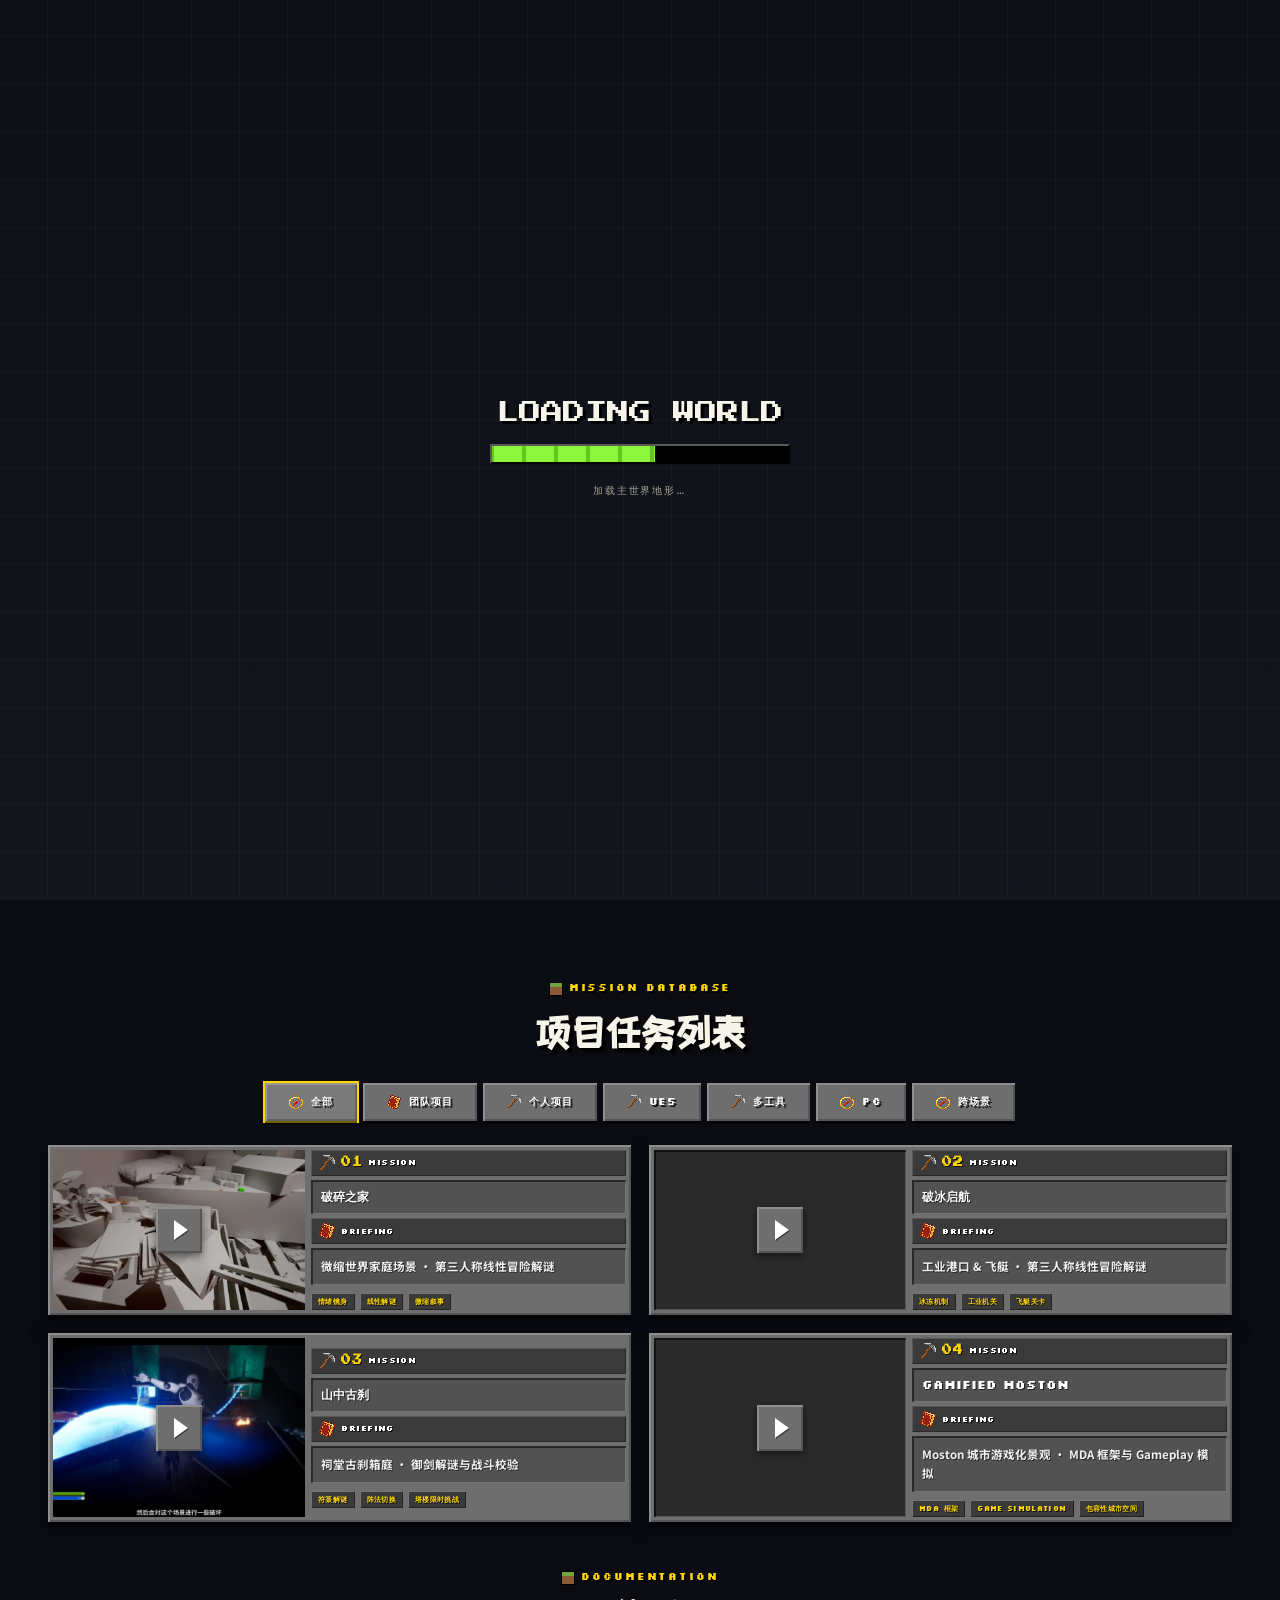
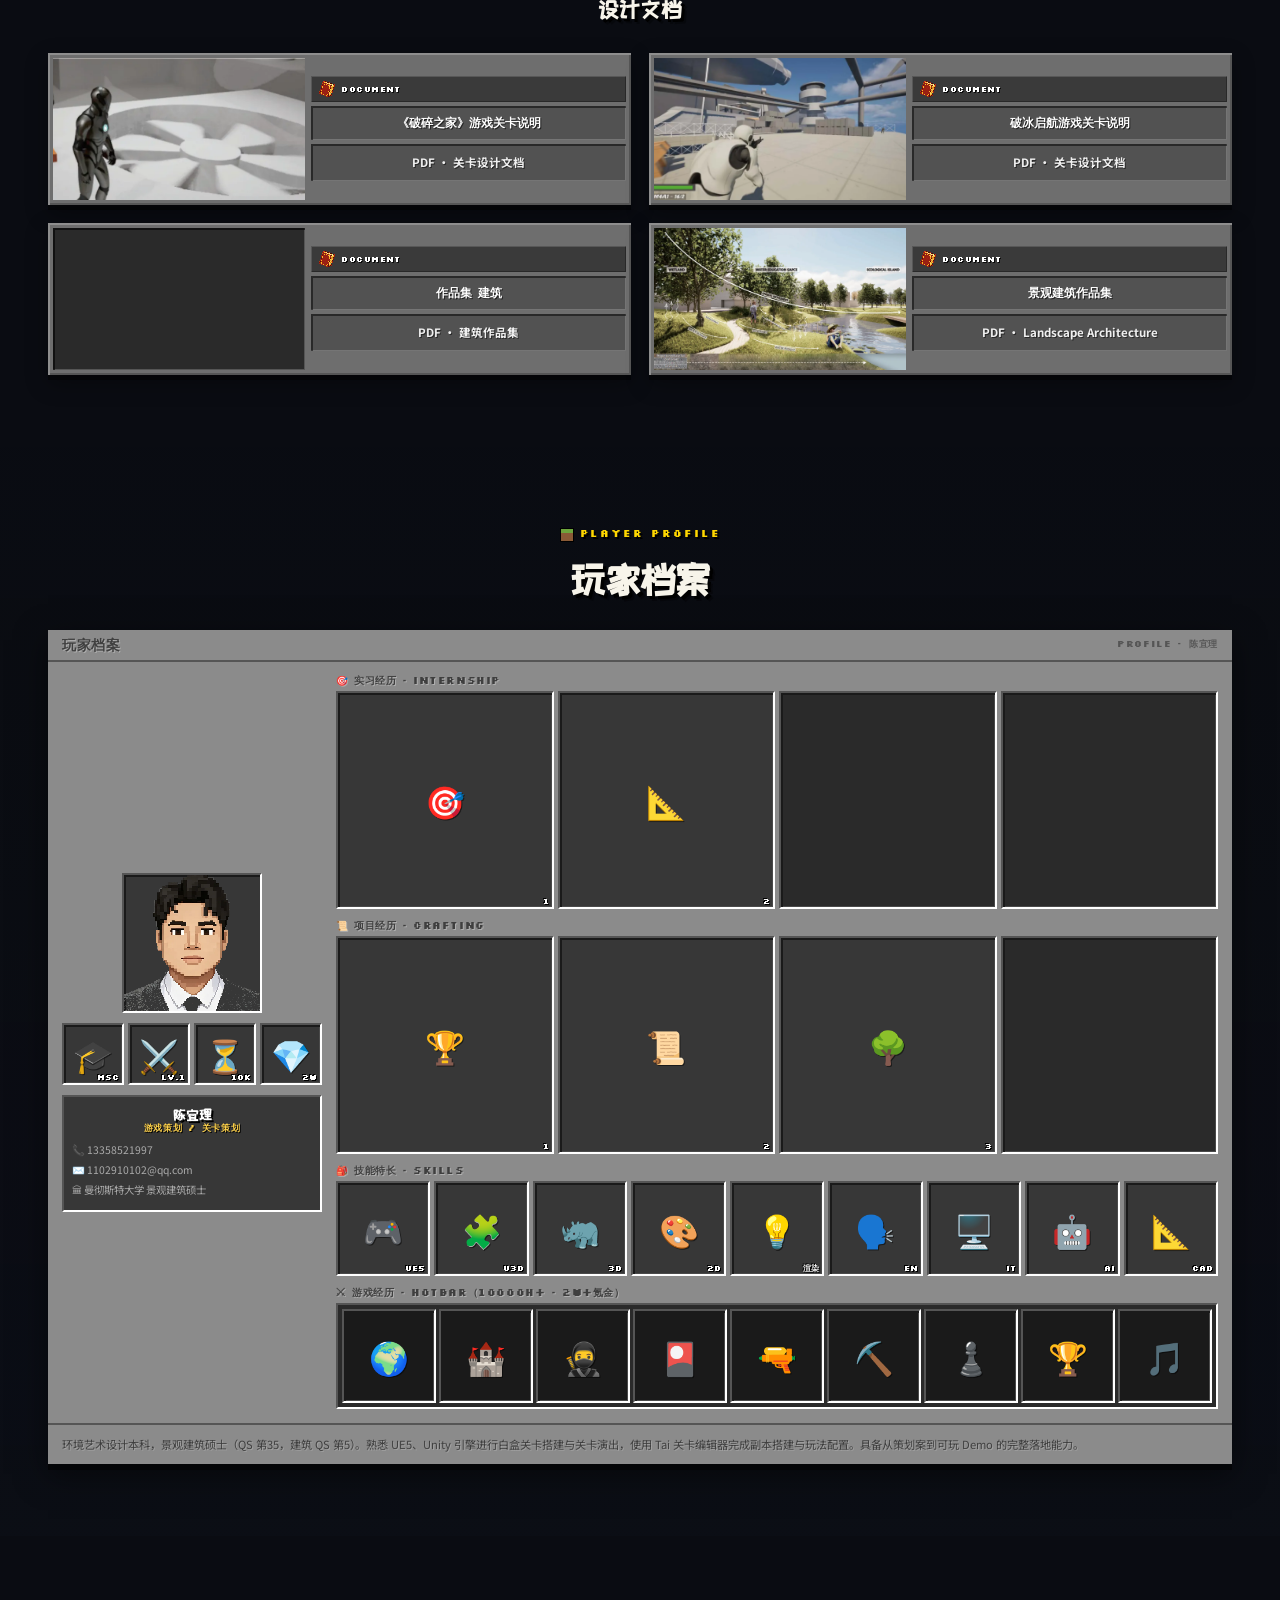
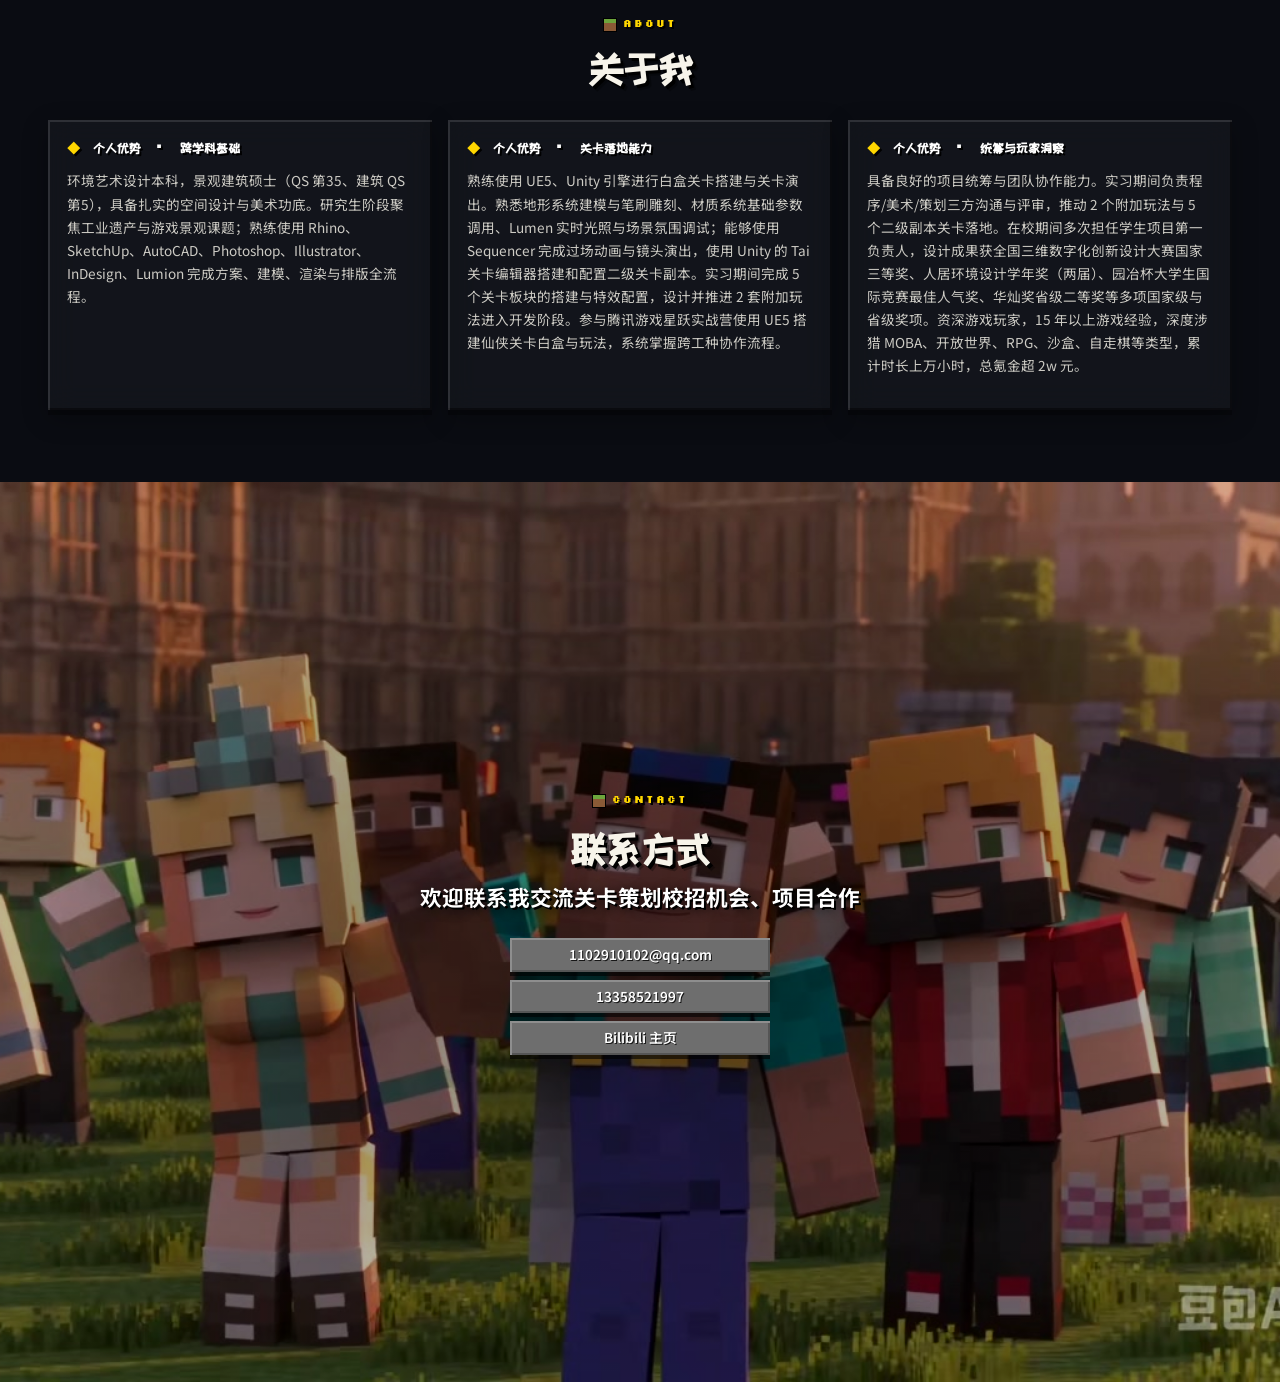
==== commit e8dd3247: "feat: 新增UV访客数统计，字体调回0.5rem，清除重复UV元素" ====
--- a/public/index.html
+++ b/public/index.html
@@ -50,6 +50,7 @@
           <span id="mcFps">FPS:60</span>
           <span>Seed: CYL-1997</span>
           <span id="busuanzi_container_site_pv">Visits: <span id="busuanzi_value_site_pv"></span></span>
+          <span id="busuanzi_container_site_uv">UV: <span id="busuanzi_value_site_uv"></span></span>
         </div>
 
         <!-- 石质大标题 -->
--- a/public/mc-portfolio.css
+++ b/public/mc-portfolio.css
@@ -579,7 +579,7 @@
   width: 100%;
   display: flex; justify-content: center; gap: 22px;
   flex-wrap: wrap;
-  font: 400 0.75rem/1.5 var(--mc-font-hud);
+  font: 400 0.5rem/1.5 var(--mc-font-hud);
   color: #fff;
   text-shadow: 2px 2px 0 rgba(0,0,0,0.95), 0 0 8px rgba(0,0,0,0.6);
   padding: 0 12px;
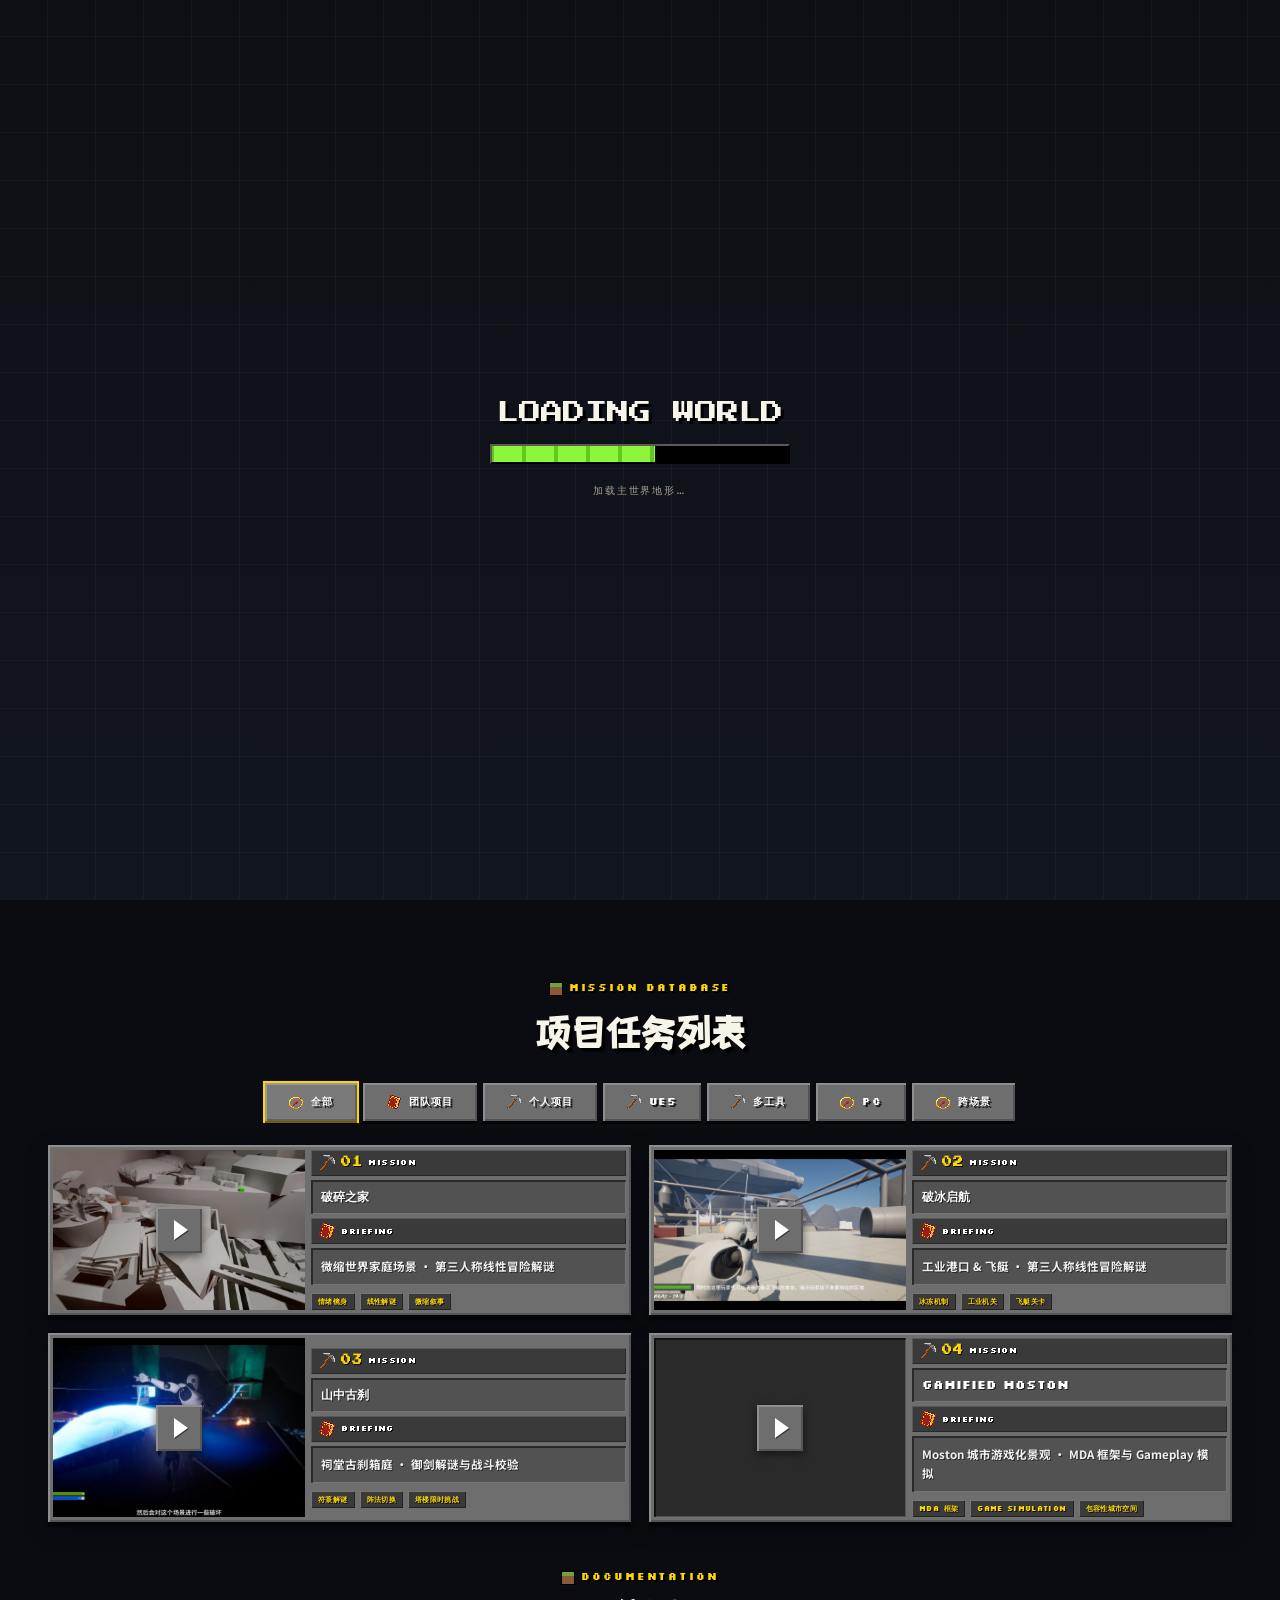
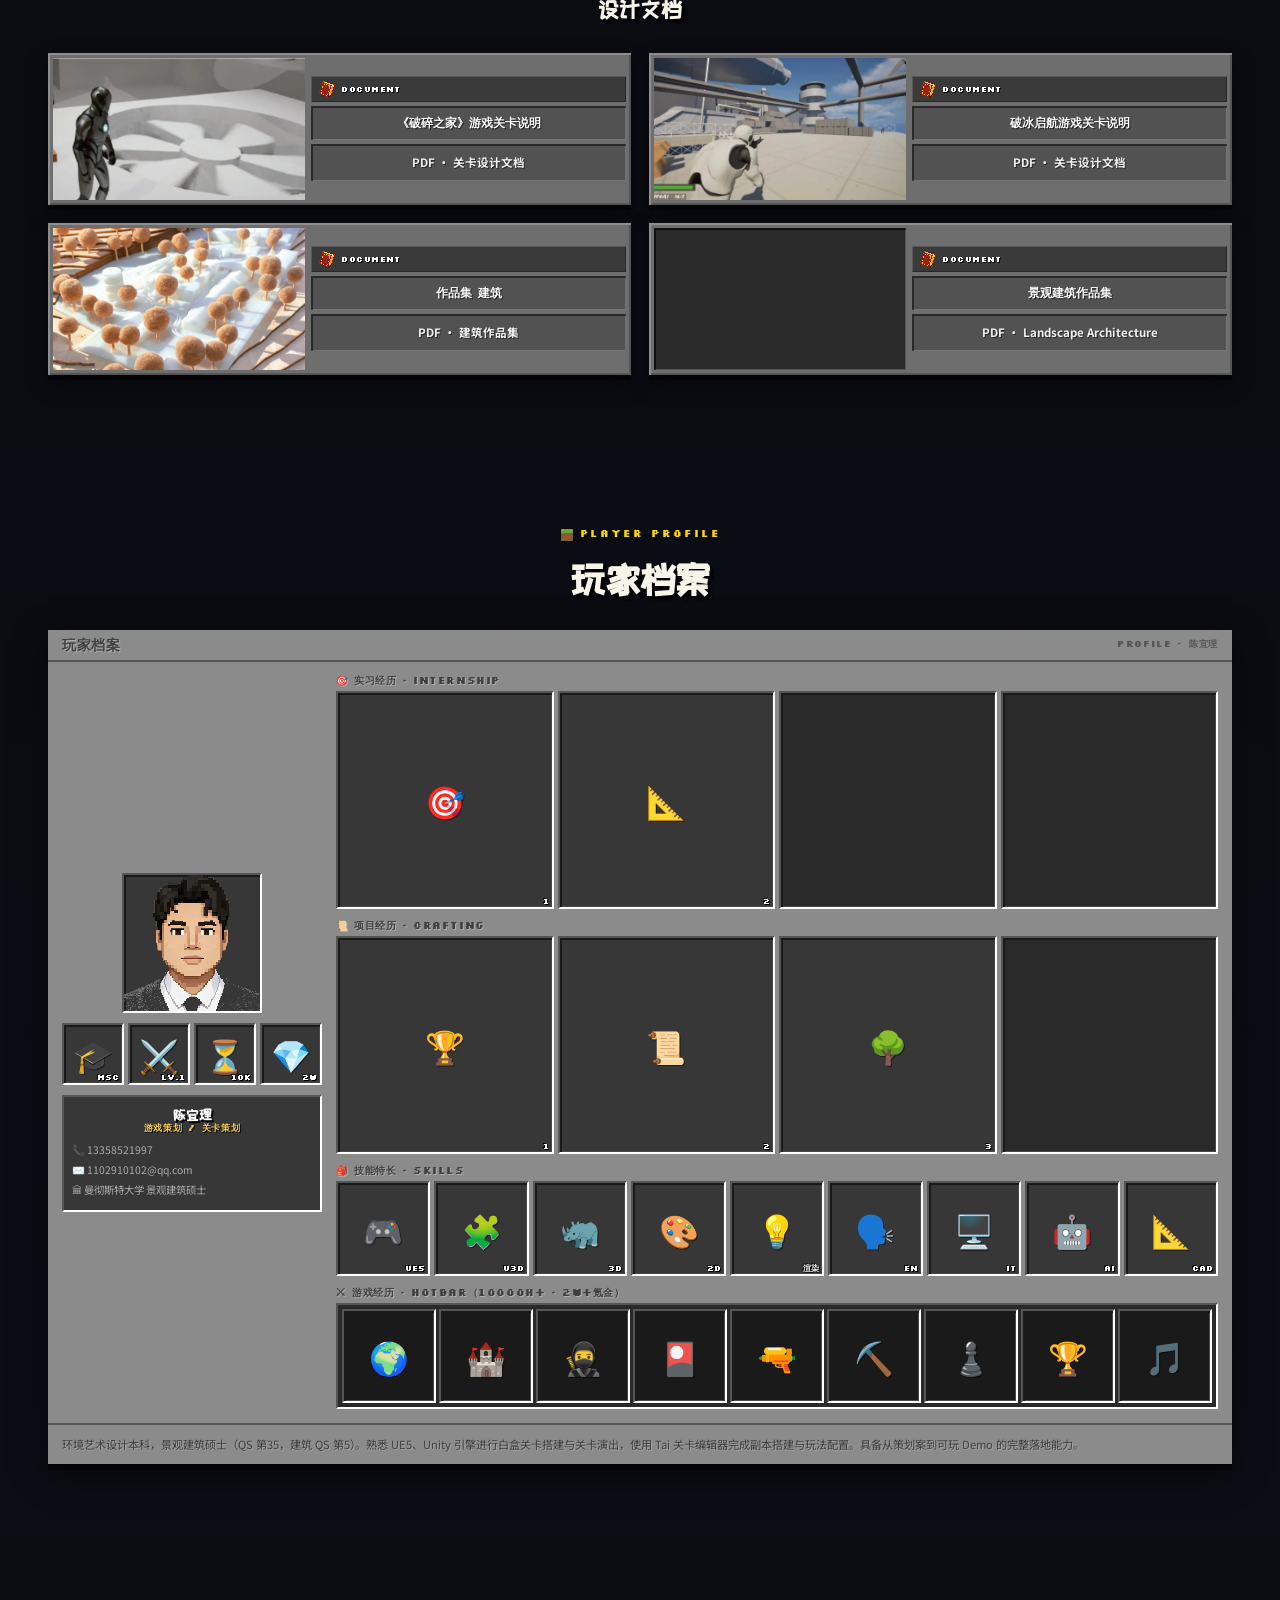
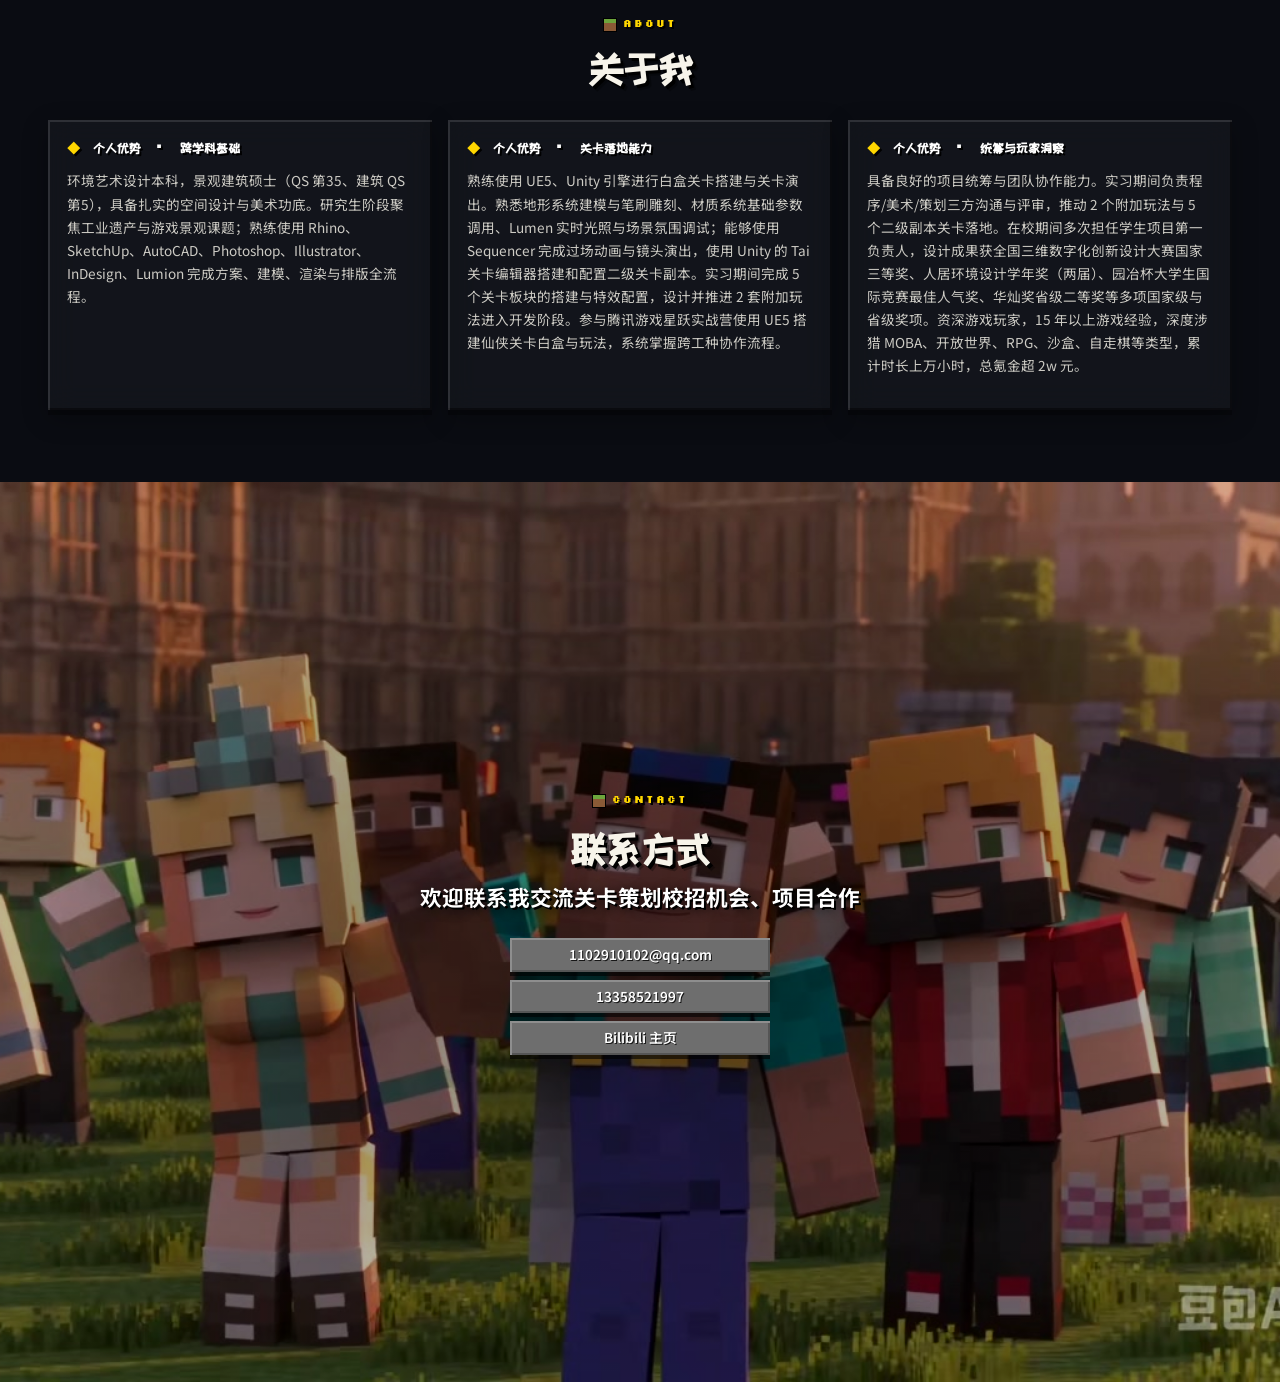
==== commit 1e861b5d: "refactor: Visits改为PLAYERS，删除UV统计" ====
--- a/public/index.html
+++ b/public/index.html
@@ -49,8 +49,7 @@
           <span>Portfolio 2026 · Level Design Build</span>
           <span id="mcFps">FPS:60</span>
           <span>Seed: CYL-1997</span>
-          <span id="busuanzi_container_site_pv">Visits: <span id="busuanzi_value_site_pv"></span></span>
-          <span id="busuanzi_container_site_uv">UV: <span id="busuanzi_value_site_uv"></span></span>
+          <span id="busuanzi_container_site_pv">PLAYERS: <span id="busuanzi_value_site_pv"></span></span>
         </div>
 
         <!-- 石质大标题 -->
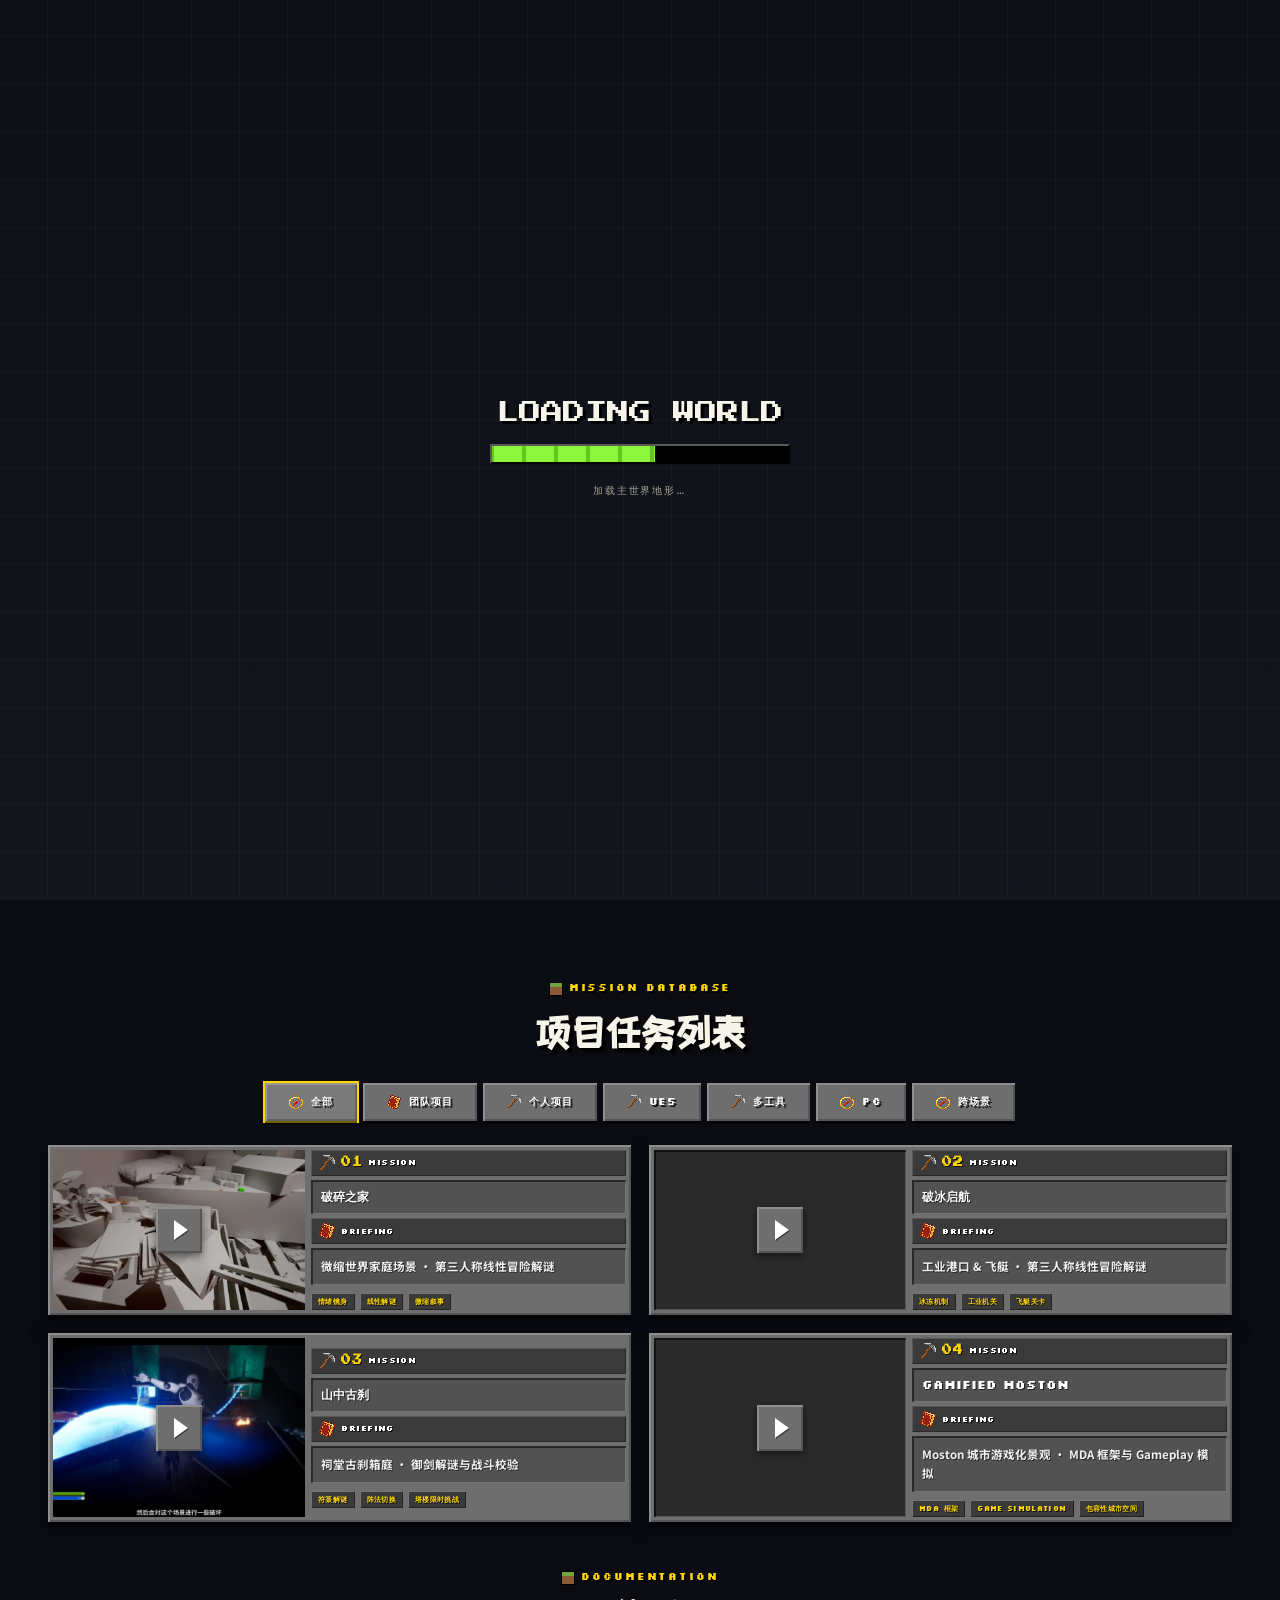
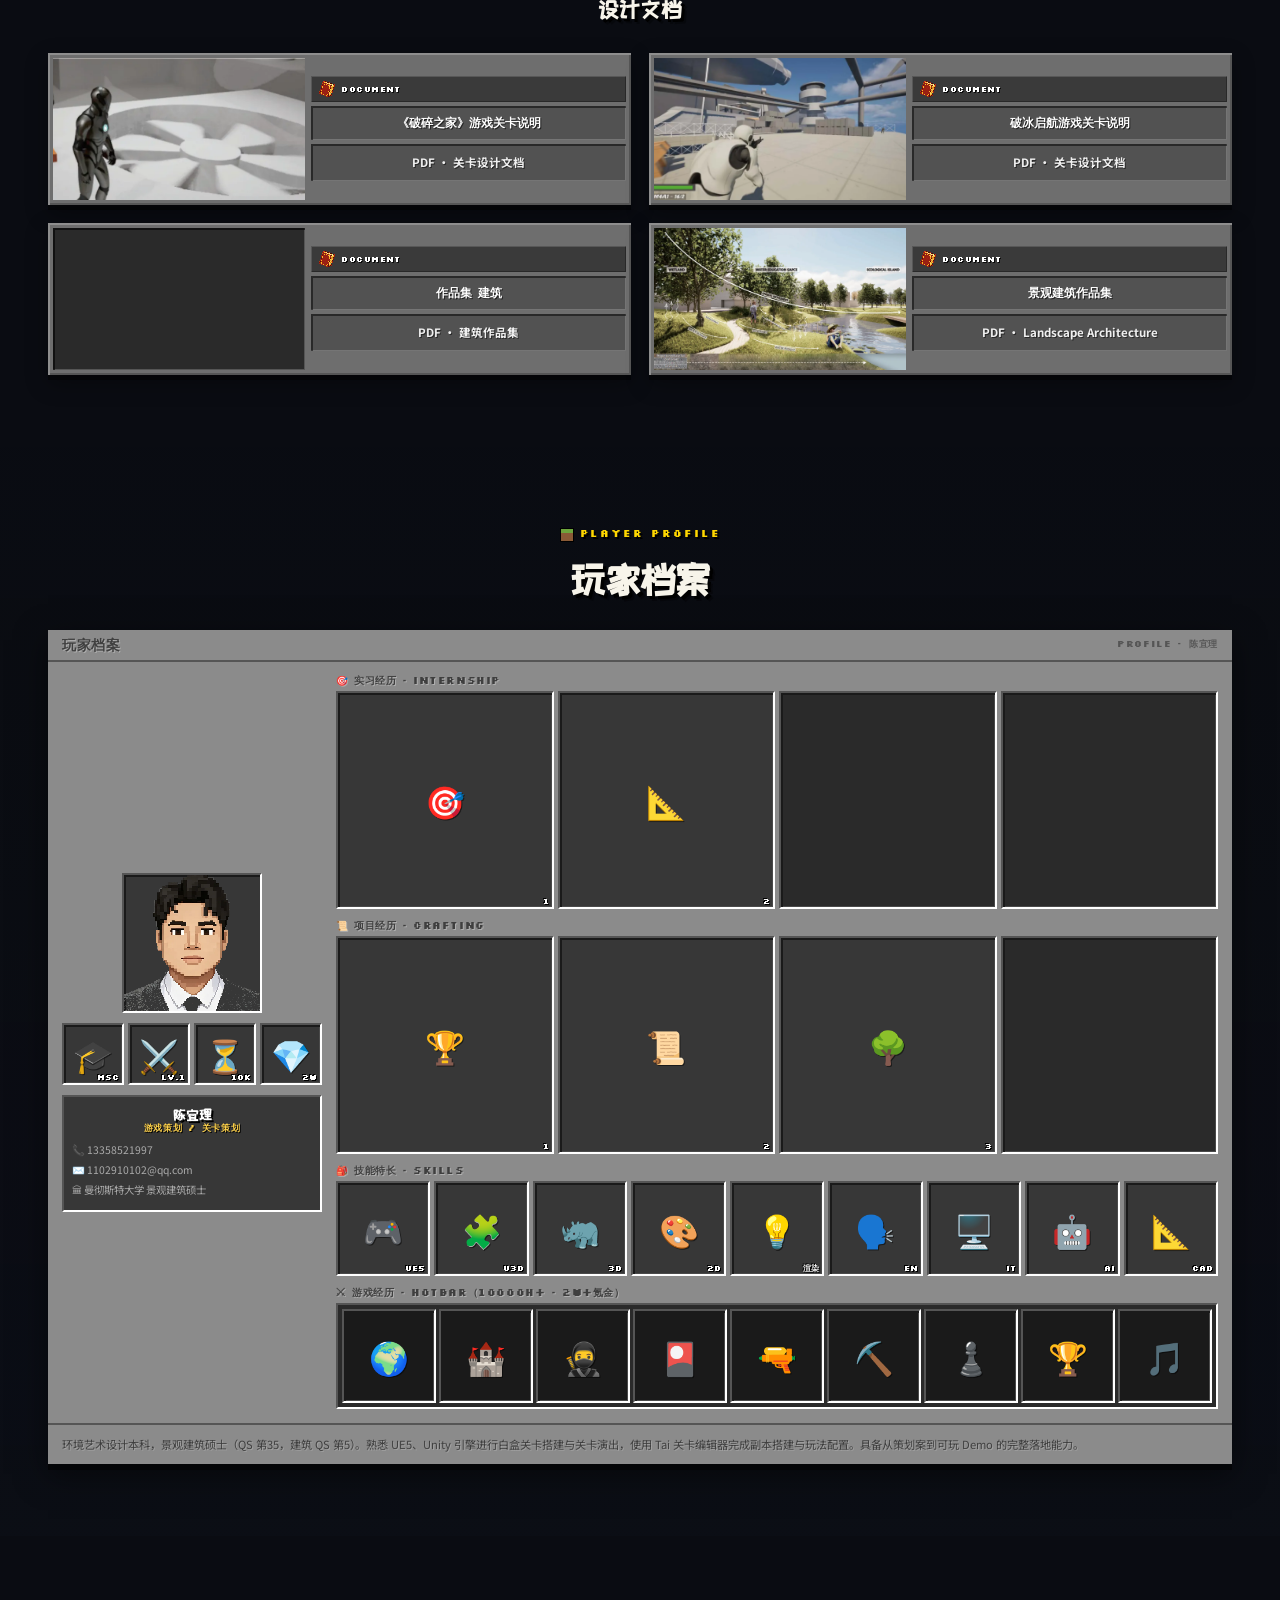
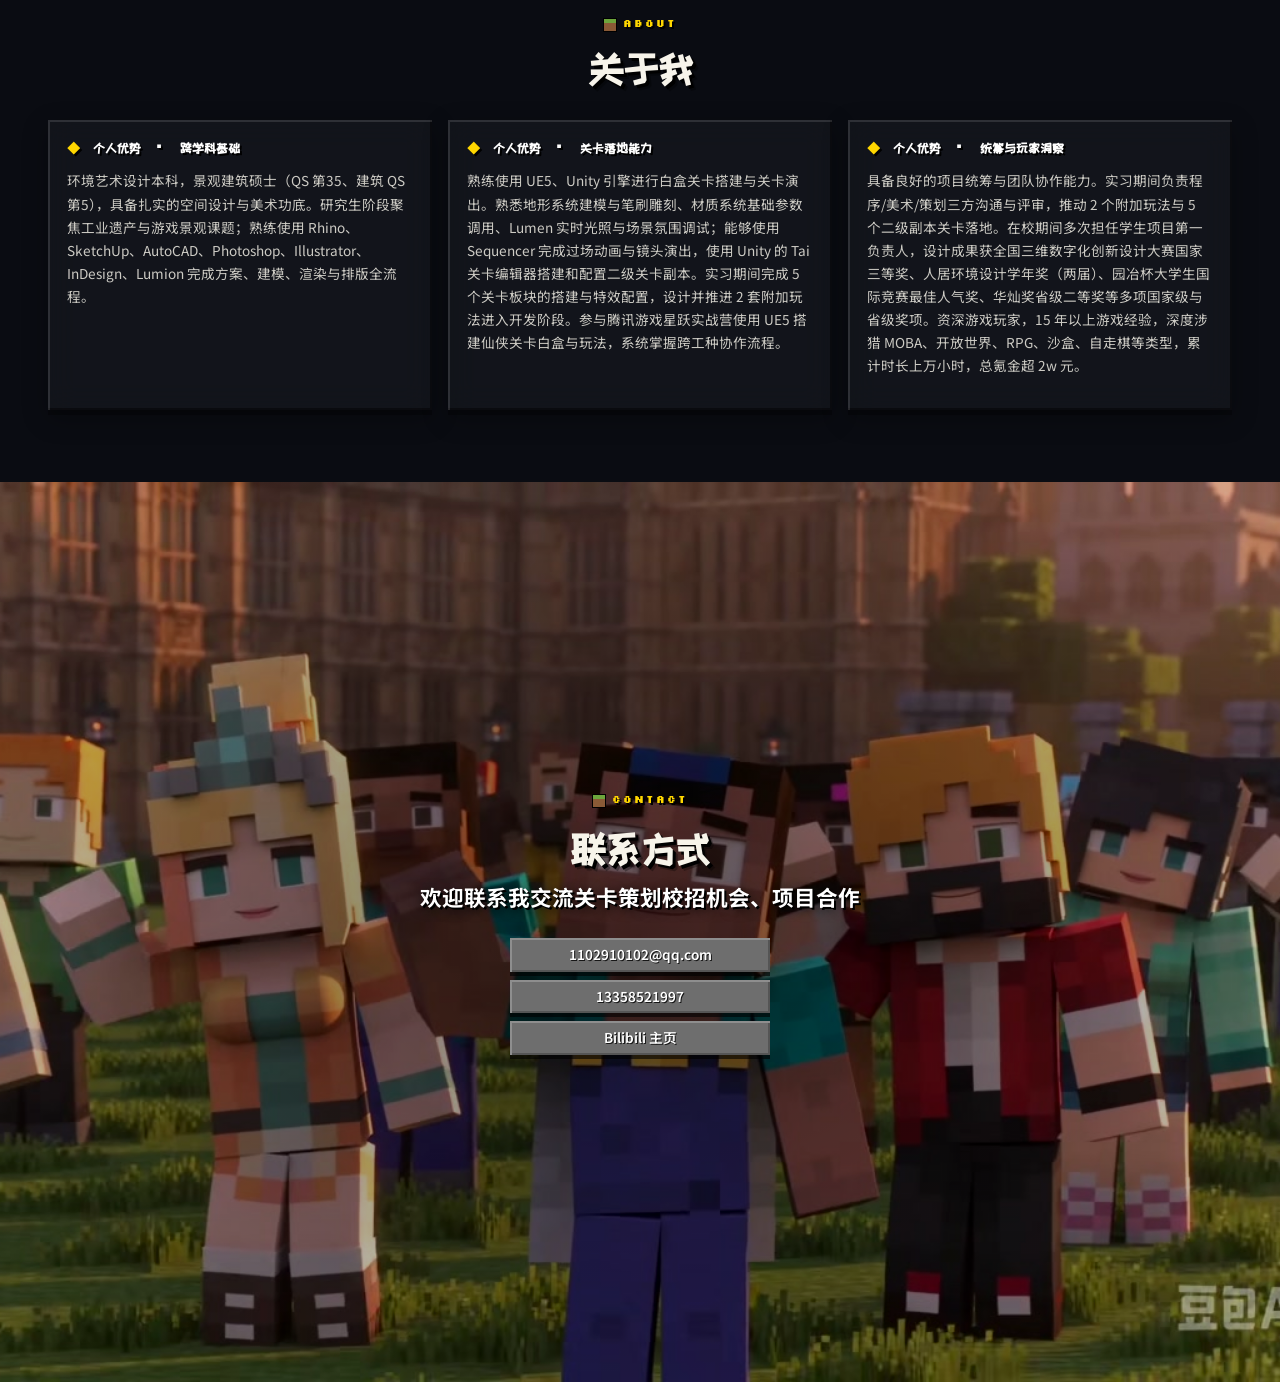
==== commit c59e24b2: "feat: 接入百度统计(站点ID 7ed83e30)" ====
--- a/public/index.html
+++ b/public/index.html
@@ -26,6 +26,16 @@
       gtag("js", new Date());
       gtag("config", "G-W7VM5CC6EZ");
     </script>
+    <!-- 百度统计 -->
+    <script>
+      var _hmt = _hmt || [];
+      (function() {
+        var hm = document.createElement("script");
+        hm.src = "https://hm.baidu.com/hm.js?7ed83e303b5e71bda4a6ebfc9b6e361a";
+        var s = document.getElementsByTagName("script")[0];
+        s.parentNode.insertBefore(hm, s);
+      })();
+    </script>
     <link rel="stylesheet" href="./mc-portfolio.css?v=mc-debug-20260902a" />
   </head>
   <body>
--- a/public/mc-portfolio.css
+++ b/public/mc-portfolio.css
@@ -579,7 +579,7 @@
   width: 100%;
   display: flex; justify-content: center; gap: 22px;
   flex-wrap: wrap;
-  font: 400 0.5rem/1.5 var(--mc-font-hud);
+  font: 400 0.75rem/1.5 var(--mc-font-hud);
   color: #fff;
   text-shadow: 2px 2px 0 rgba(0,0,0,0.95), 0 0 8px rgba(0,0,0,0.6);
   padding: 0 12px;
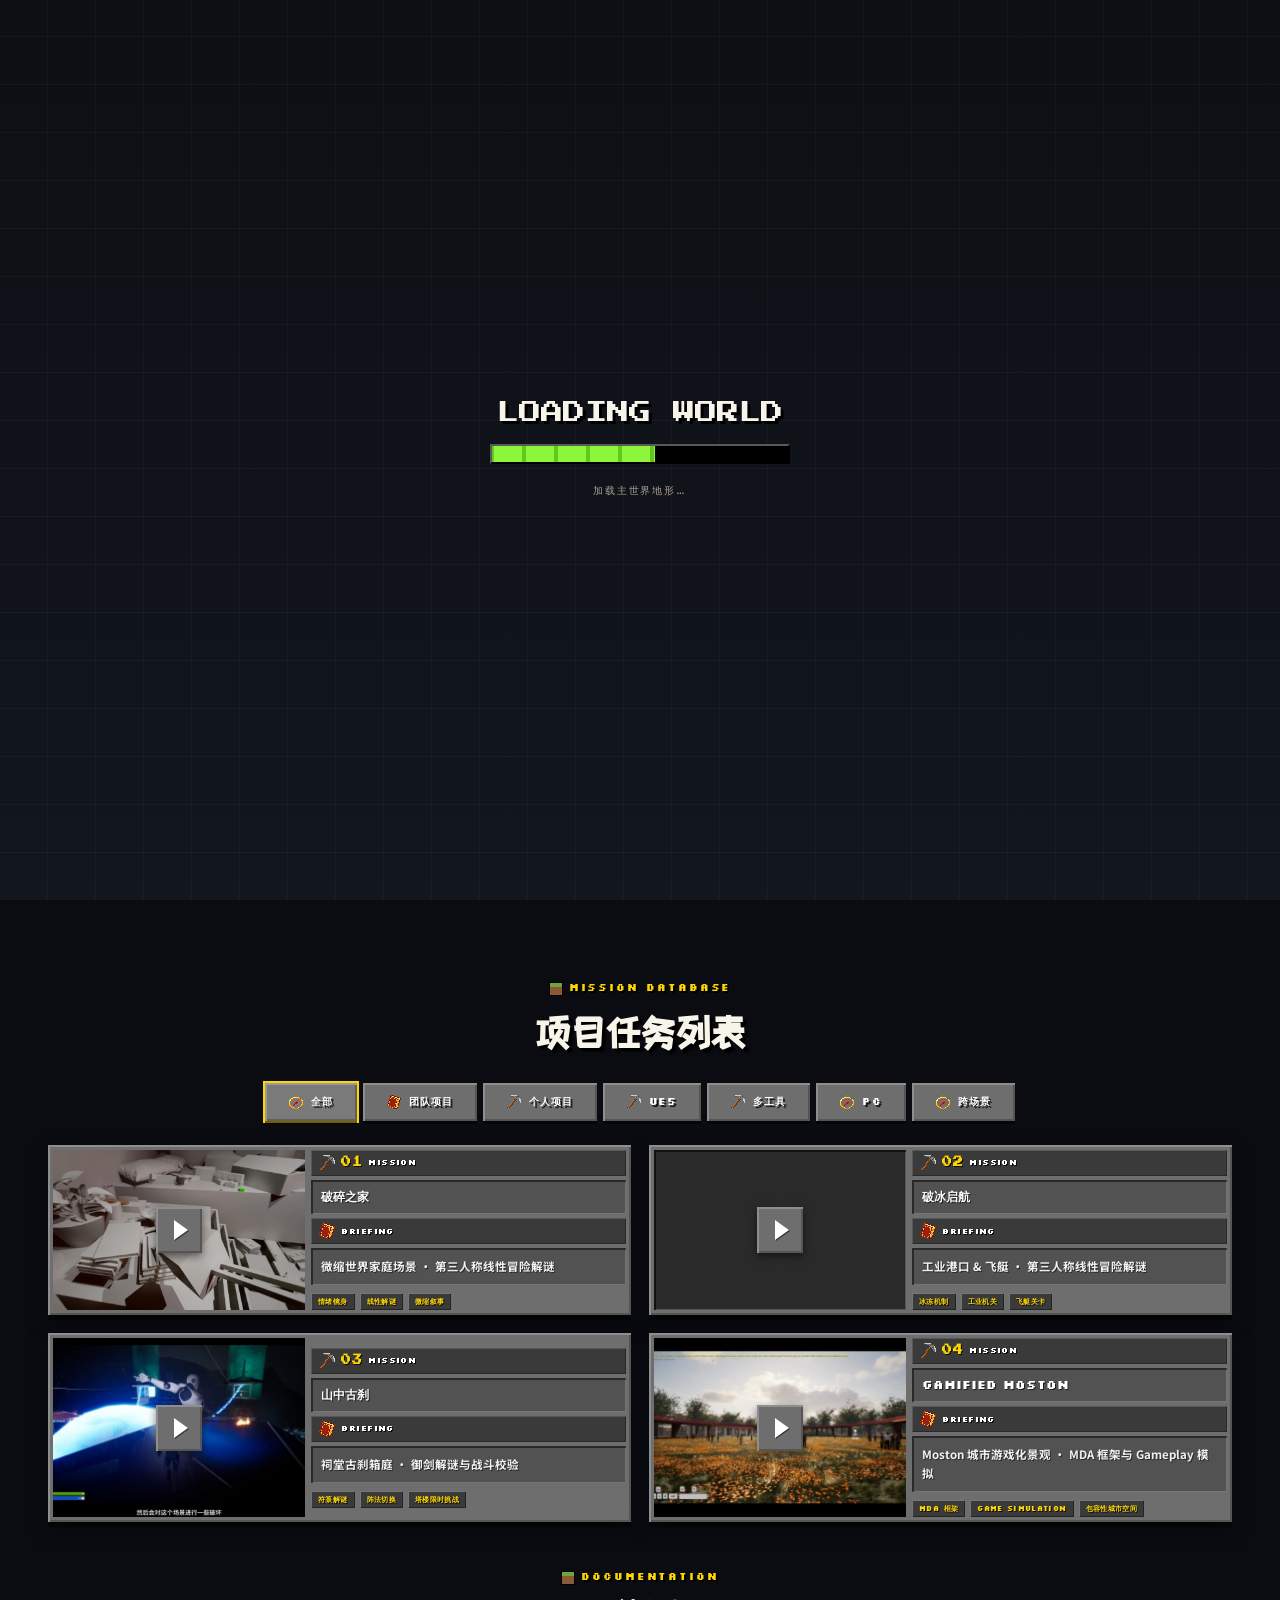
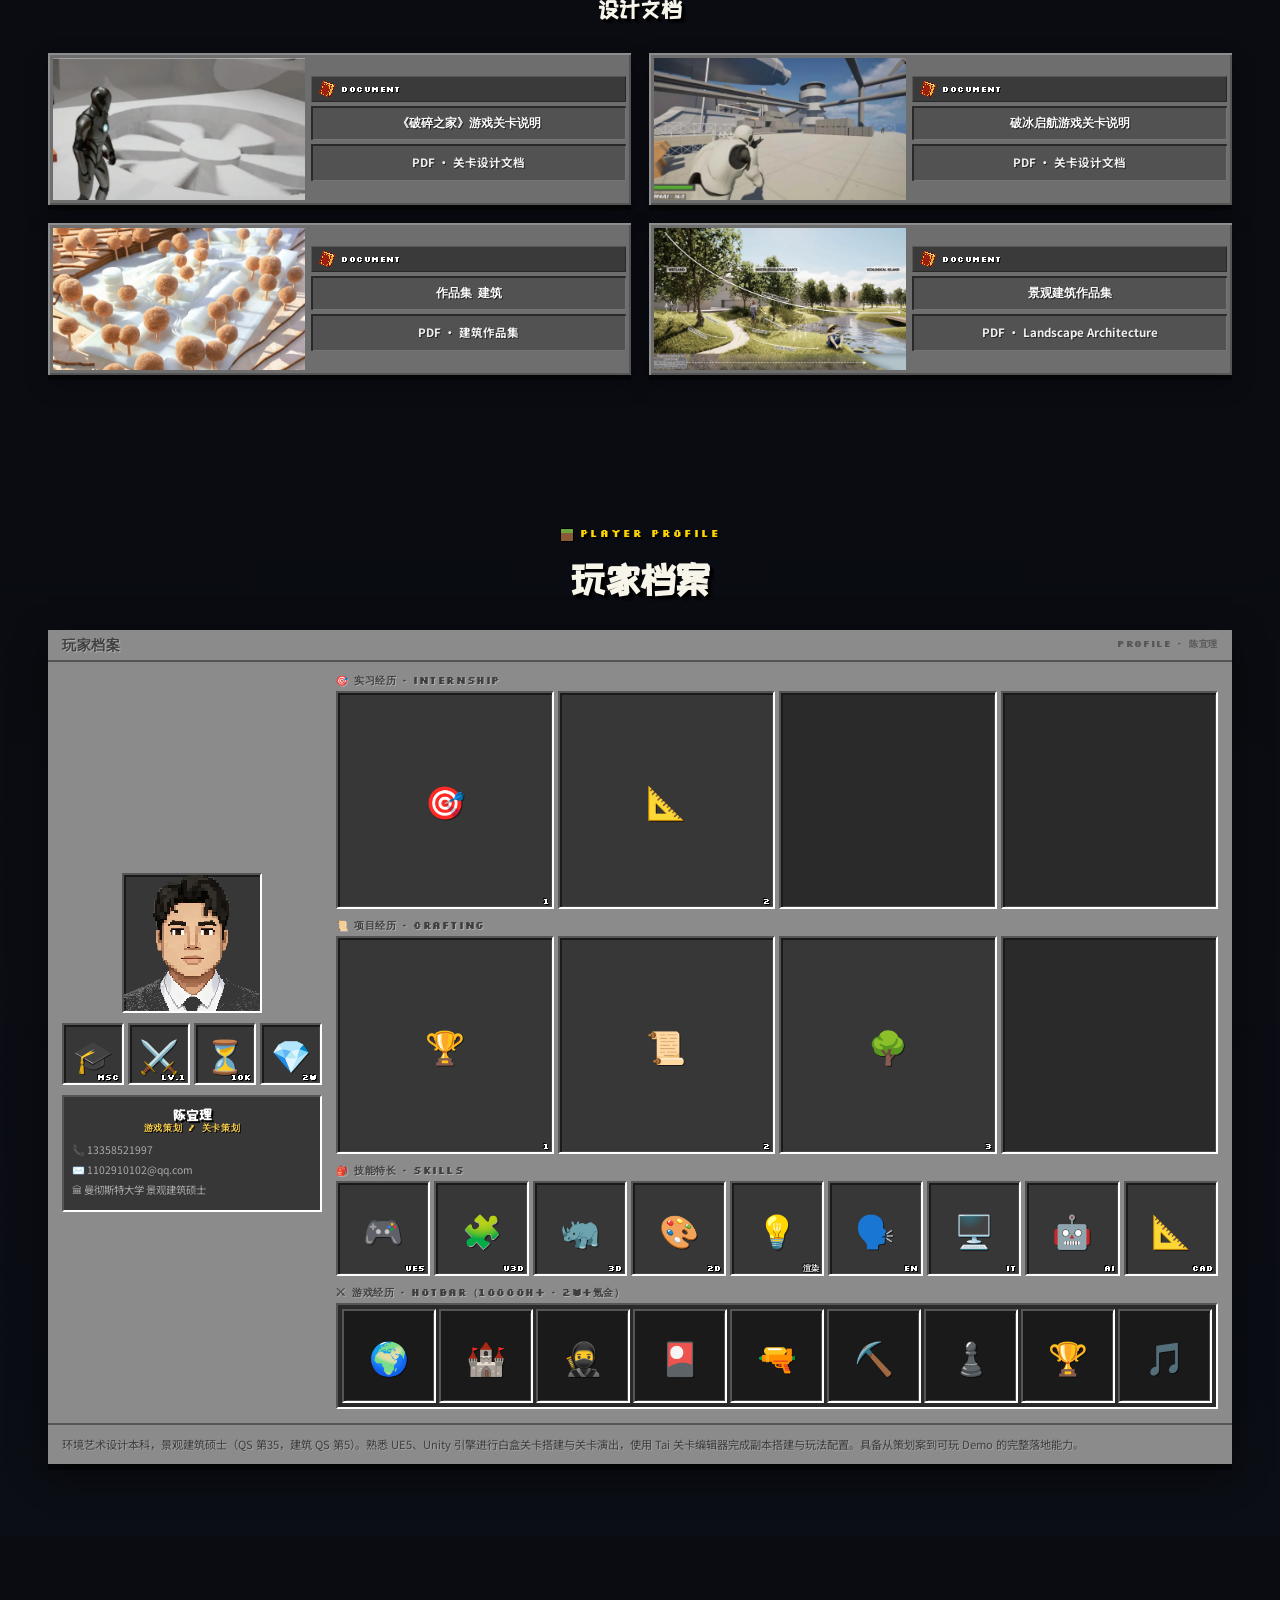
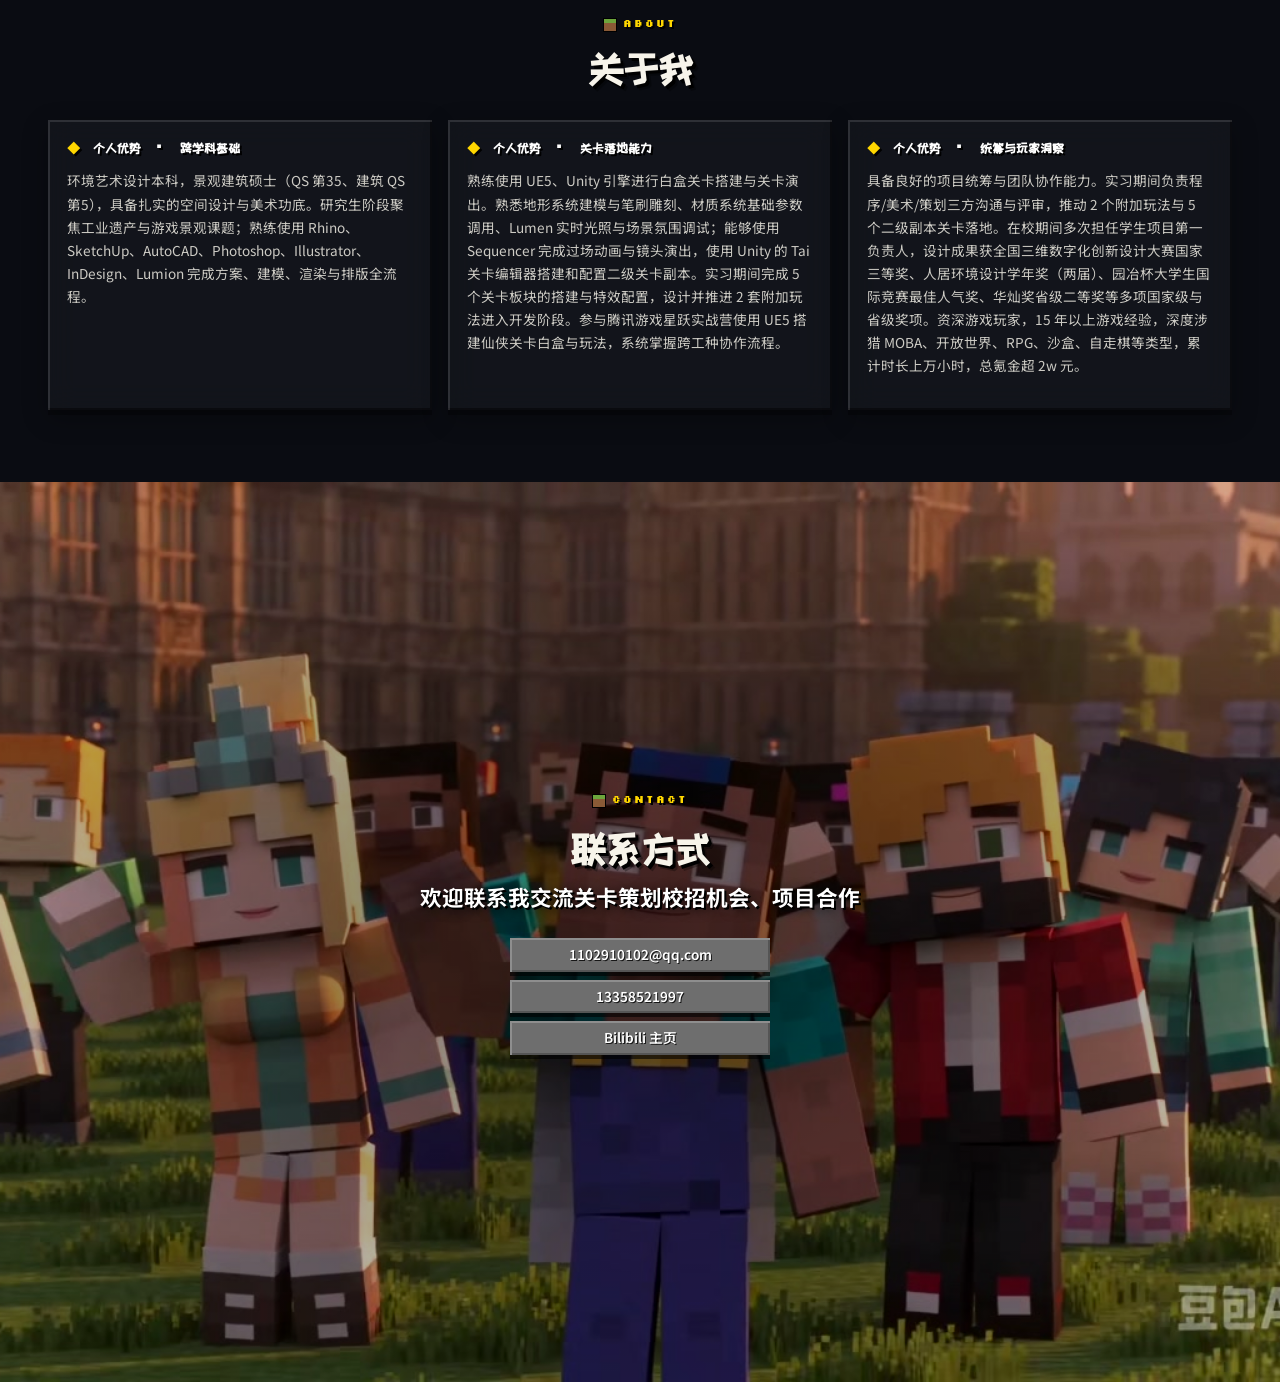
==== commit 0347ca2e: "fix: 更新百度统计站点ID为8515228d(重新添加网站后)" ====
--- a/public/index.html
+++ b/public/index.html
@@ -31,7 +31,7 @@
       var _hmt = _hmt || [];
       (function() {
         var hm = document.createElement("script");
-        hm.src = "https://hm.baidu.com/hm.js?7ed83e303b5e71bda4a6ebfc9b6e361a";
+        hm.src = "https://hm.baidu.com/hm.js?8515228d33c71615f1fec268c524c980";
         var s = document.getElementsByTagName("script")[0];
         s.parentNode.insertBefore(hm, s);
       })();
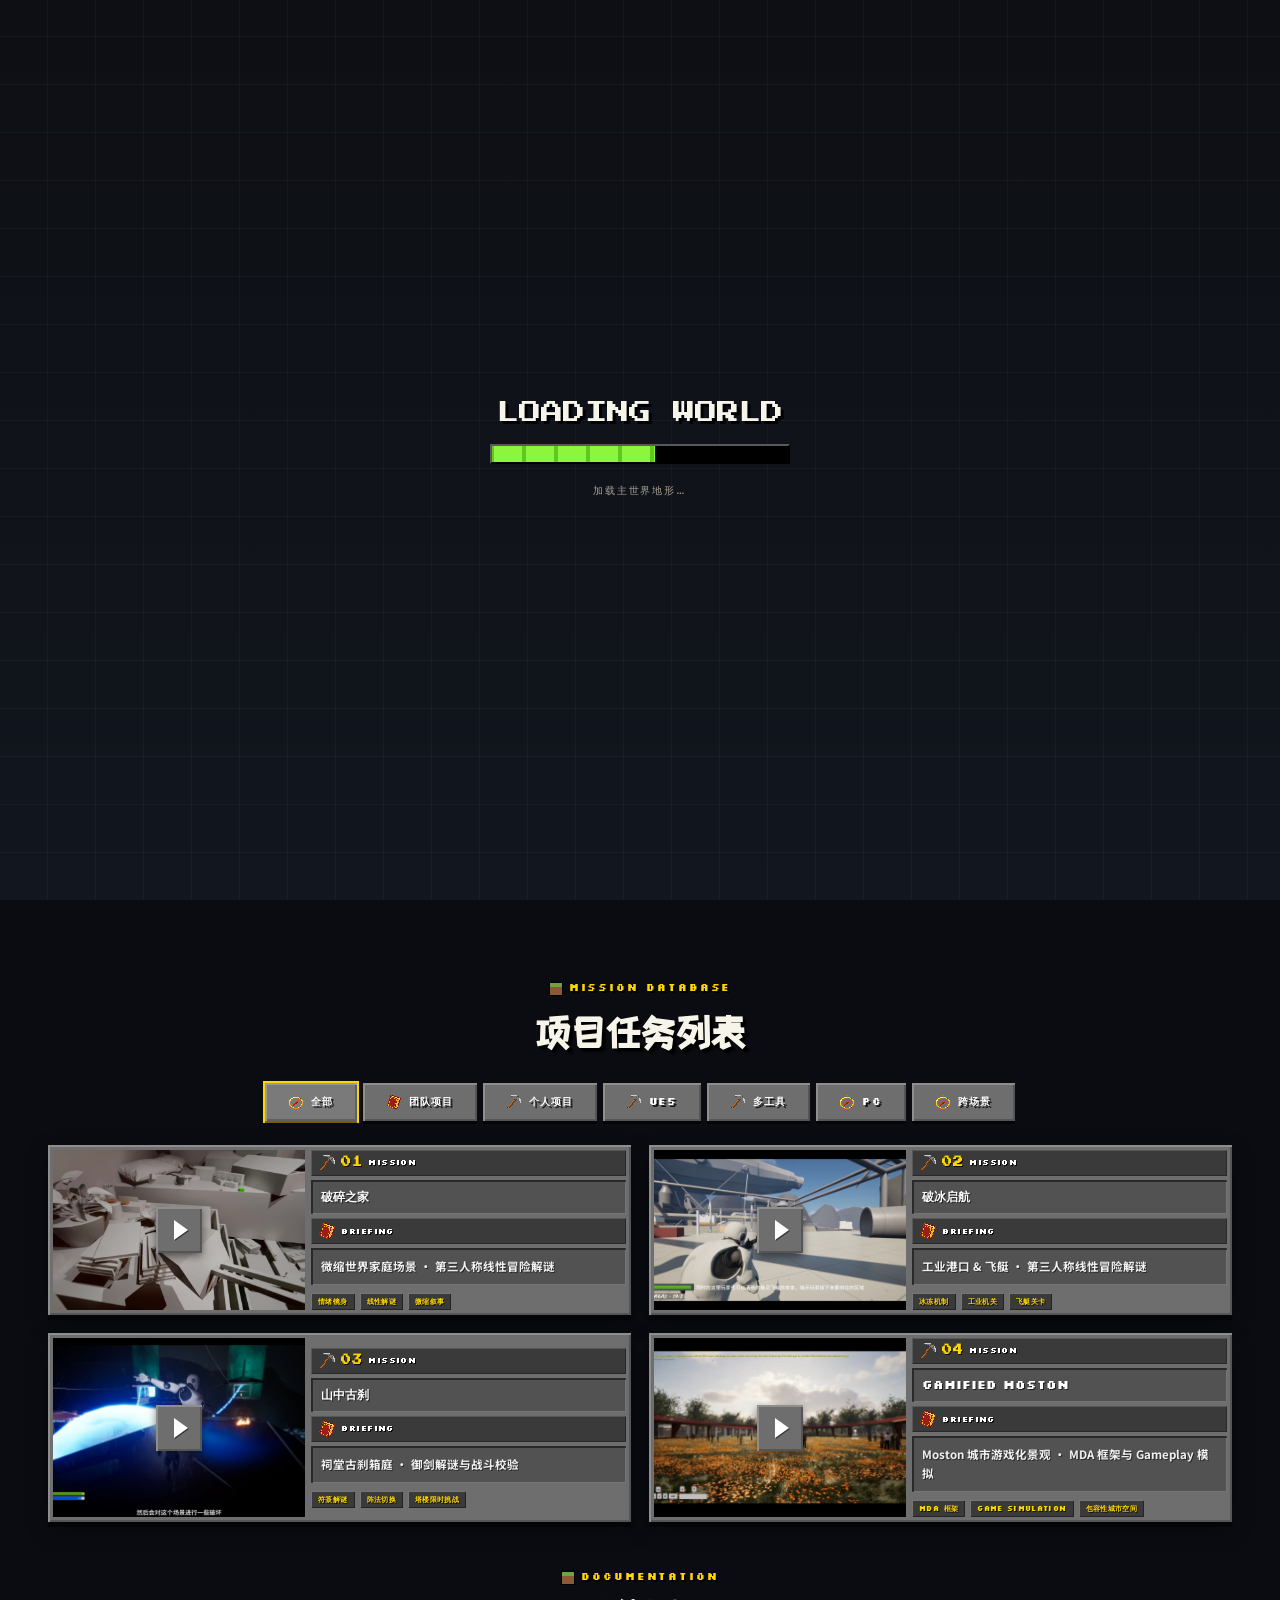
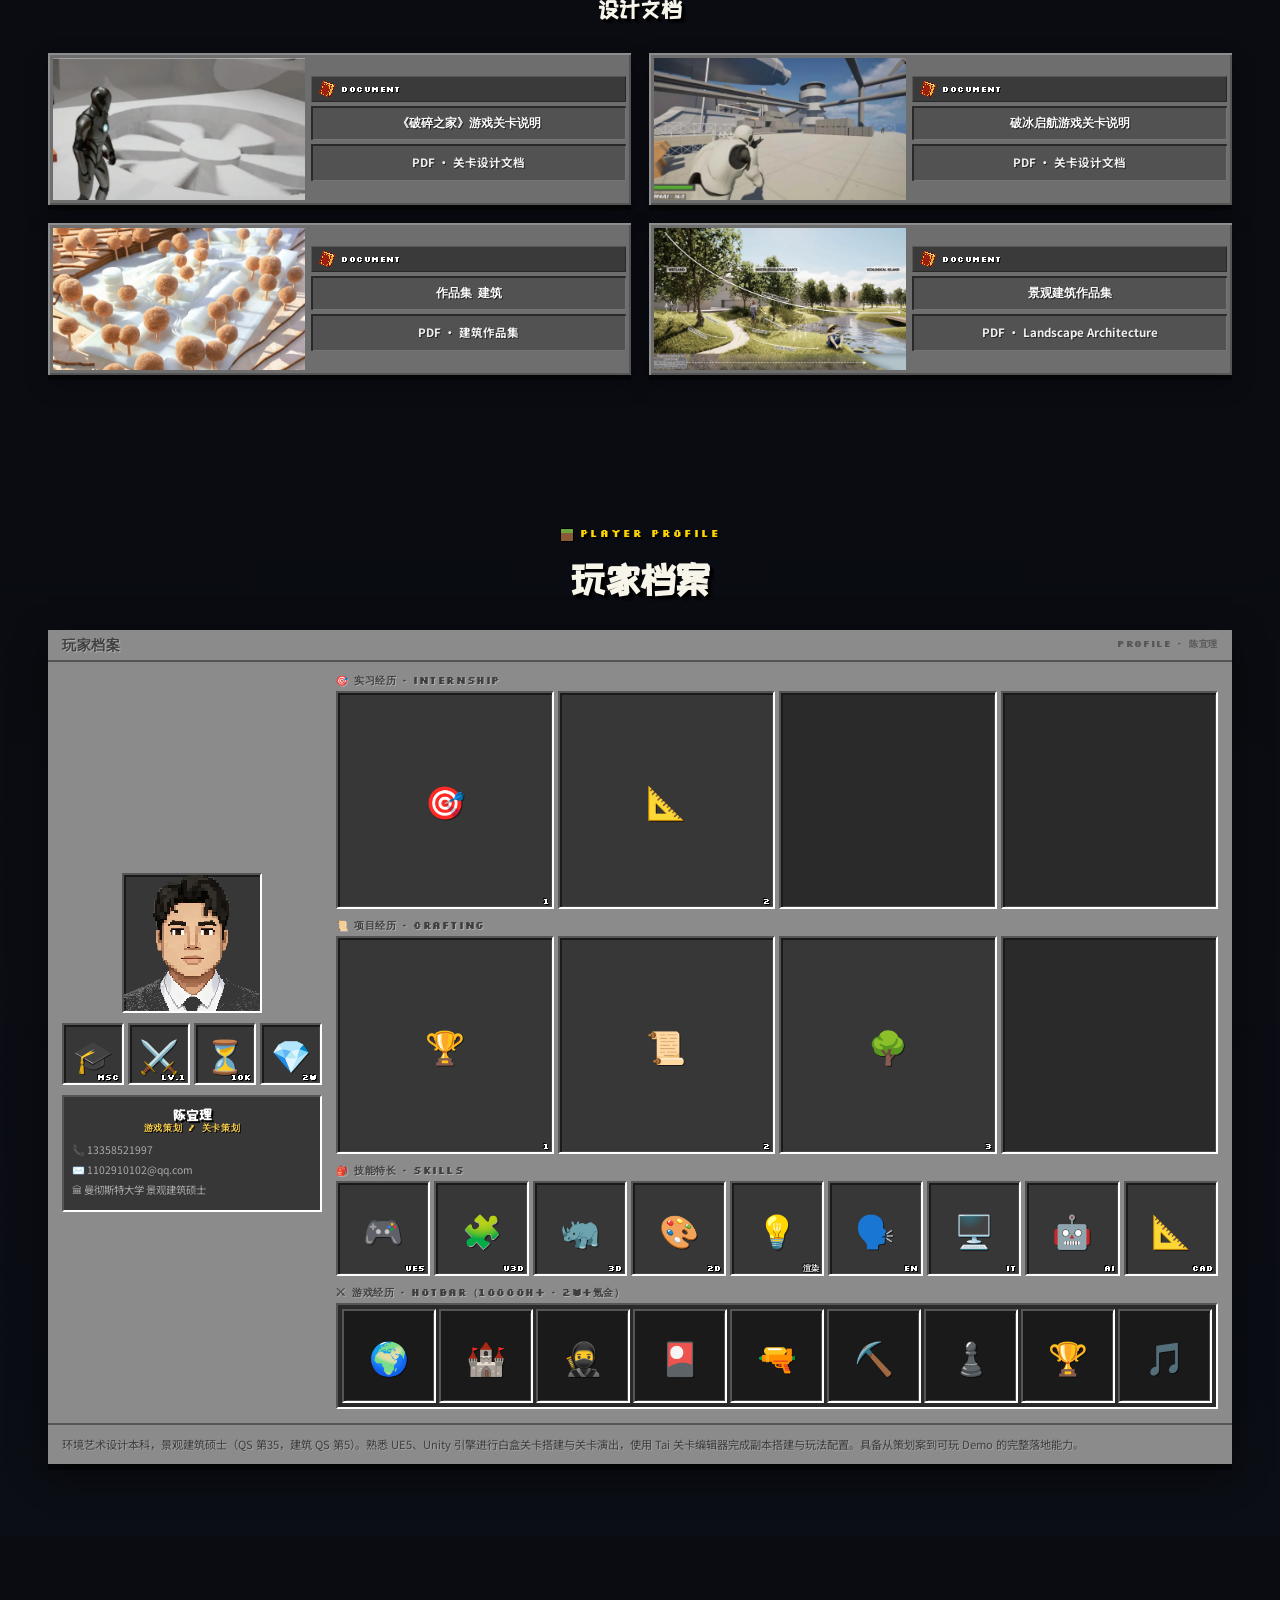
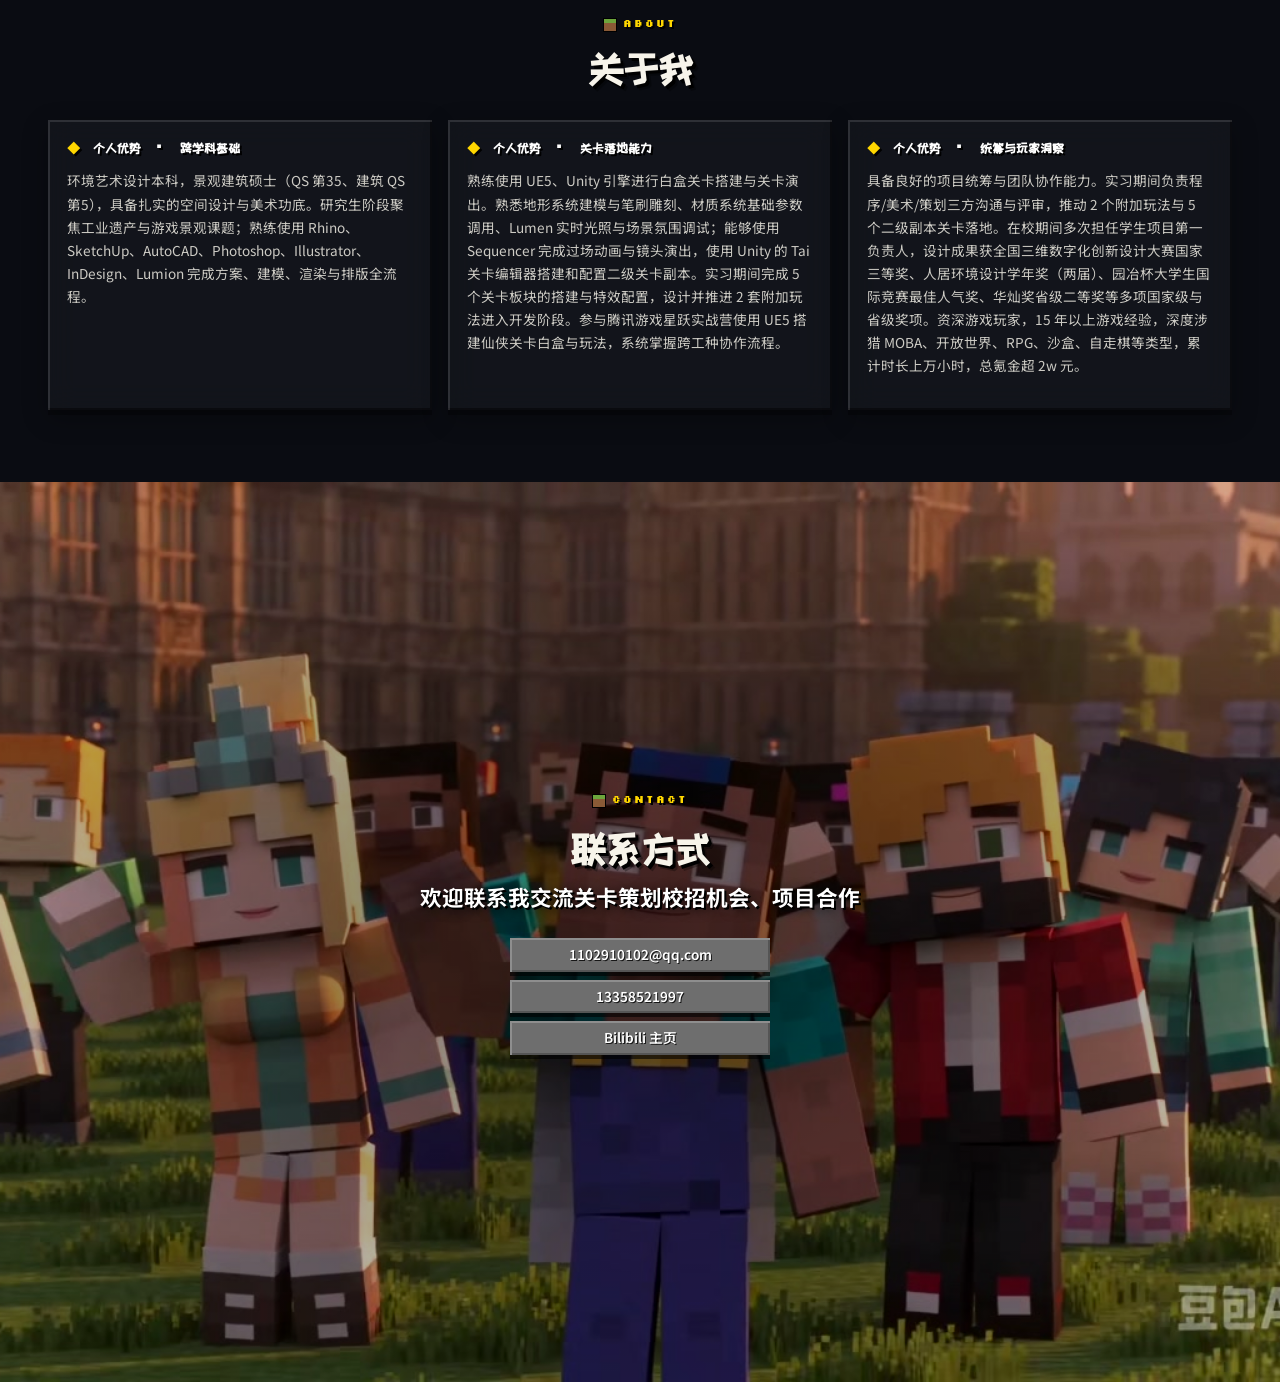
==== commit f97d9ad5: "refactor: 移除Google Analytics和百度统计代码，改用Cloudflare Web Analytics" ====
--- a/public/index.html
+++ b/public/index.html
@@ -18,24 +18,6 @@
     <link rel="preconnect" href="https://fonts.loli.net" />
     <link rel="preconnect" href="https://gstatic.loli.net" crossorigin />
     <link href="https://fonts.loli.net/css2?family=Inter:wght@400;500;600;700;800&family=Noto+Sans+SC:wght@400;500;700;800&family=Press+Start+2P&family=Silkscreen:wght@400;700&family=ZCOOL+KuaiLe&display=swap" rel="stylesheet" />
-    <!-- Google Analytics -->
-    <script async src="https://www.googletagmanager.com/gtag/js?id=G-W7VM5CC6EZ"></script>
-    <script>
-      window.dataLayer = window.dataLayer || [];
-      function gtag() { dataLayer.push(arguments); }
-      gtag("js", new Date());
-      gtag("config", "G-W7VM5CC6EZ");
-    </script>
-    <!-- 百度统计 -->
-    <script>
-      var _hmt = _hmt || [];
-      (function() {
-        var hm = document.createElement("script");
-        hm.src = "https://hm.baidu.com/hm.js?8515228d33c71615f1fec268c524c980";
-        var s = document.getElementsByTagName("script")[0];
-        s.parentNode.insertBefore(hm, s);
-      })();
-    </script>
     <link rel="stylesheet" href="./mc-portfolio.css?v=mc-debug-20260902a" />
   </head>
   <body>
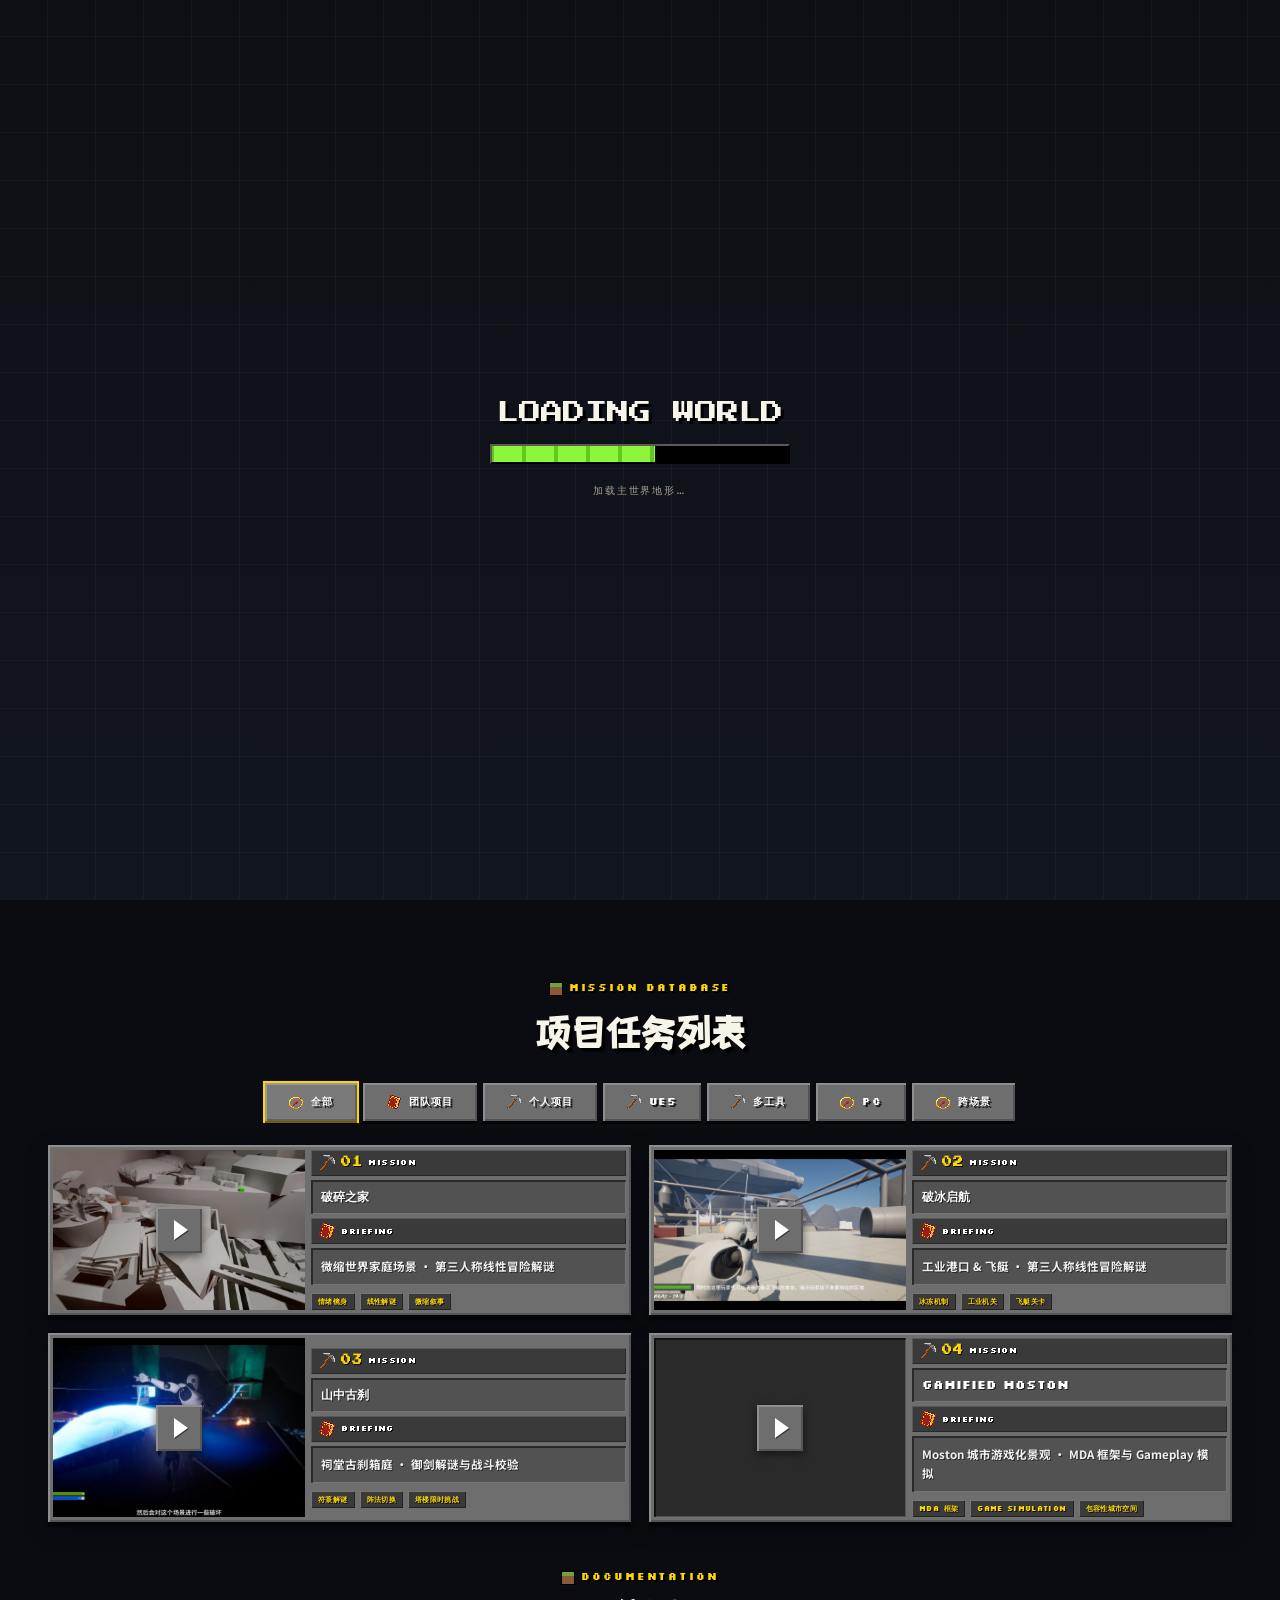
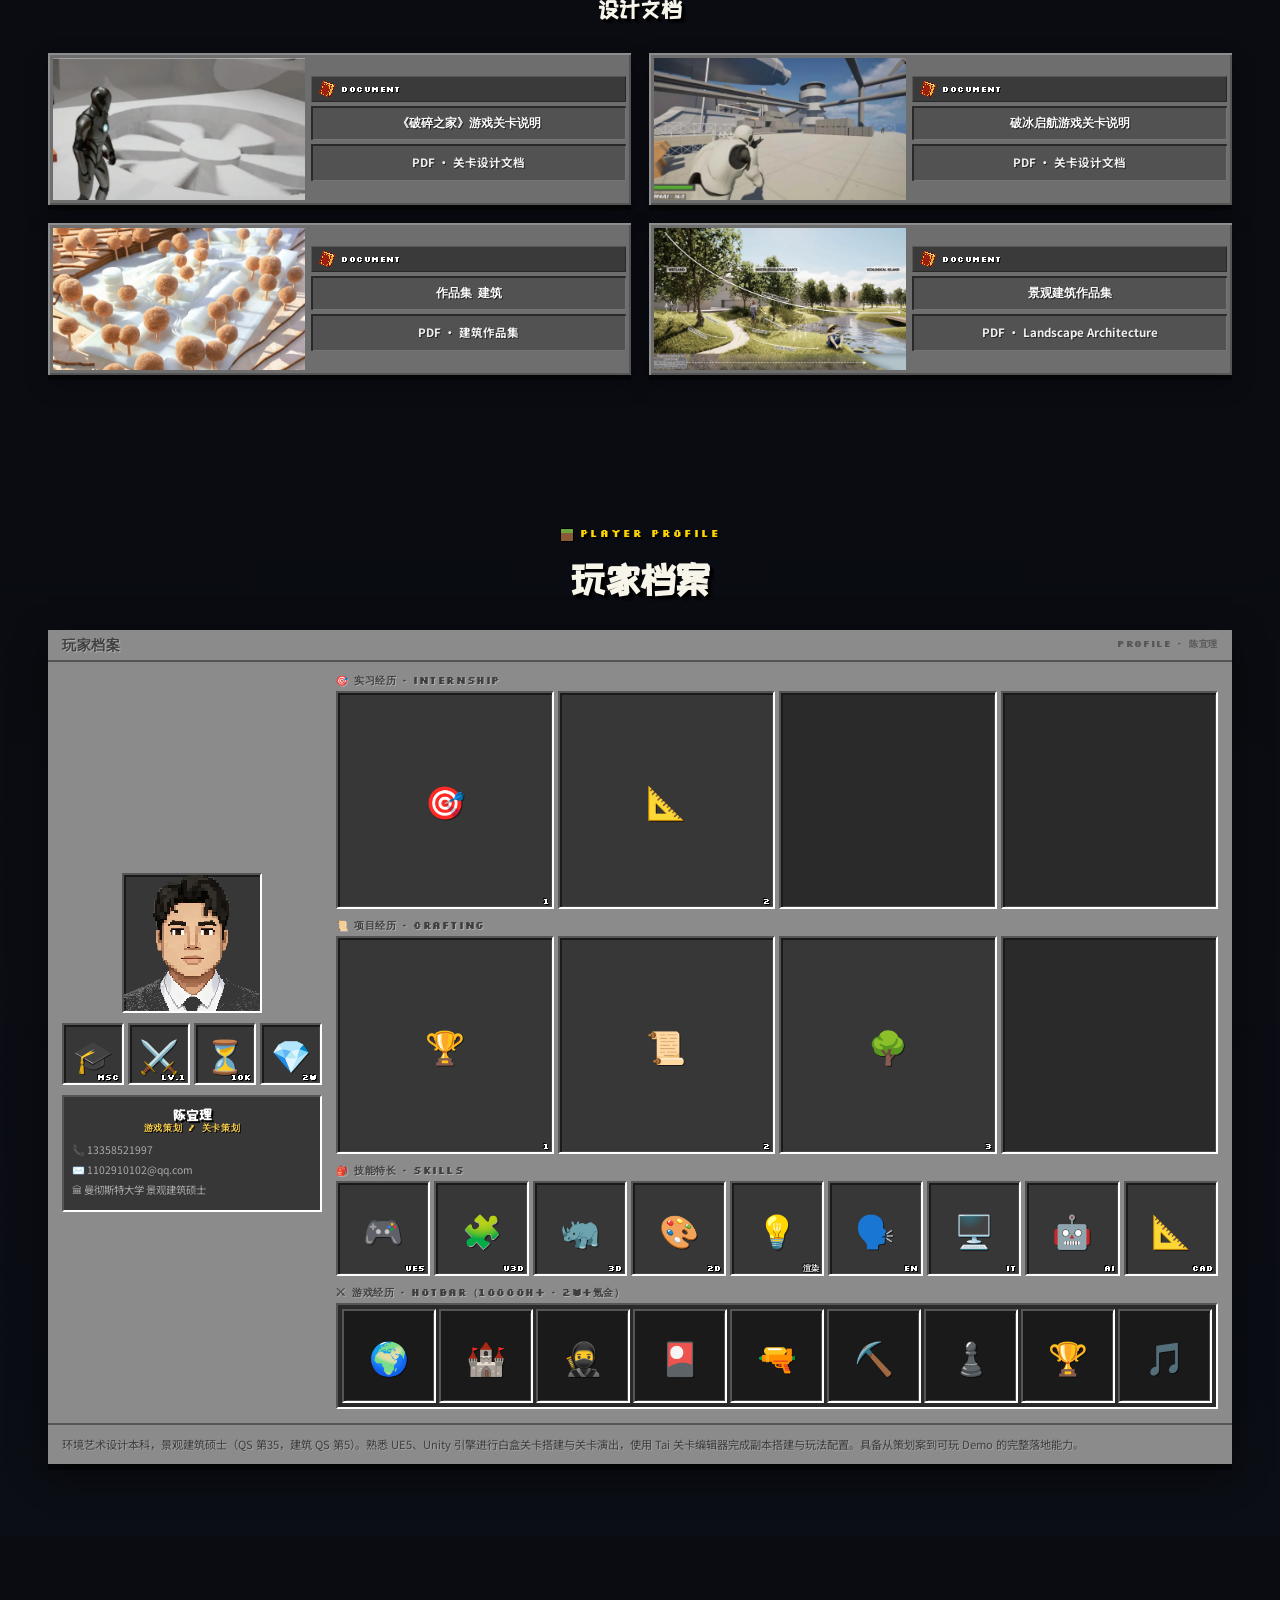
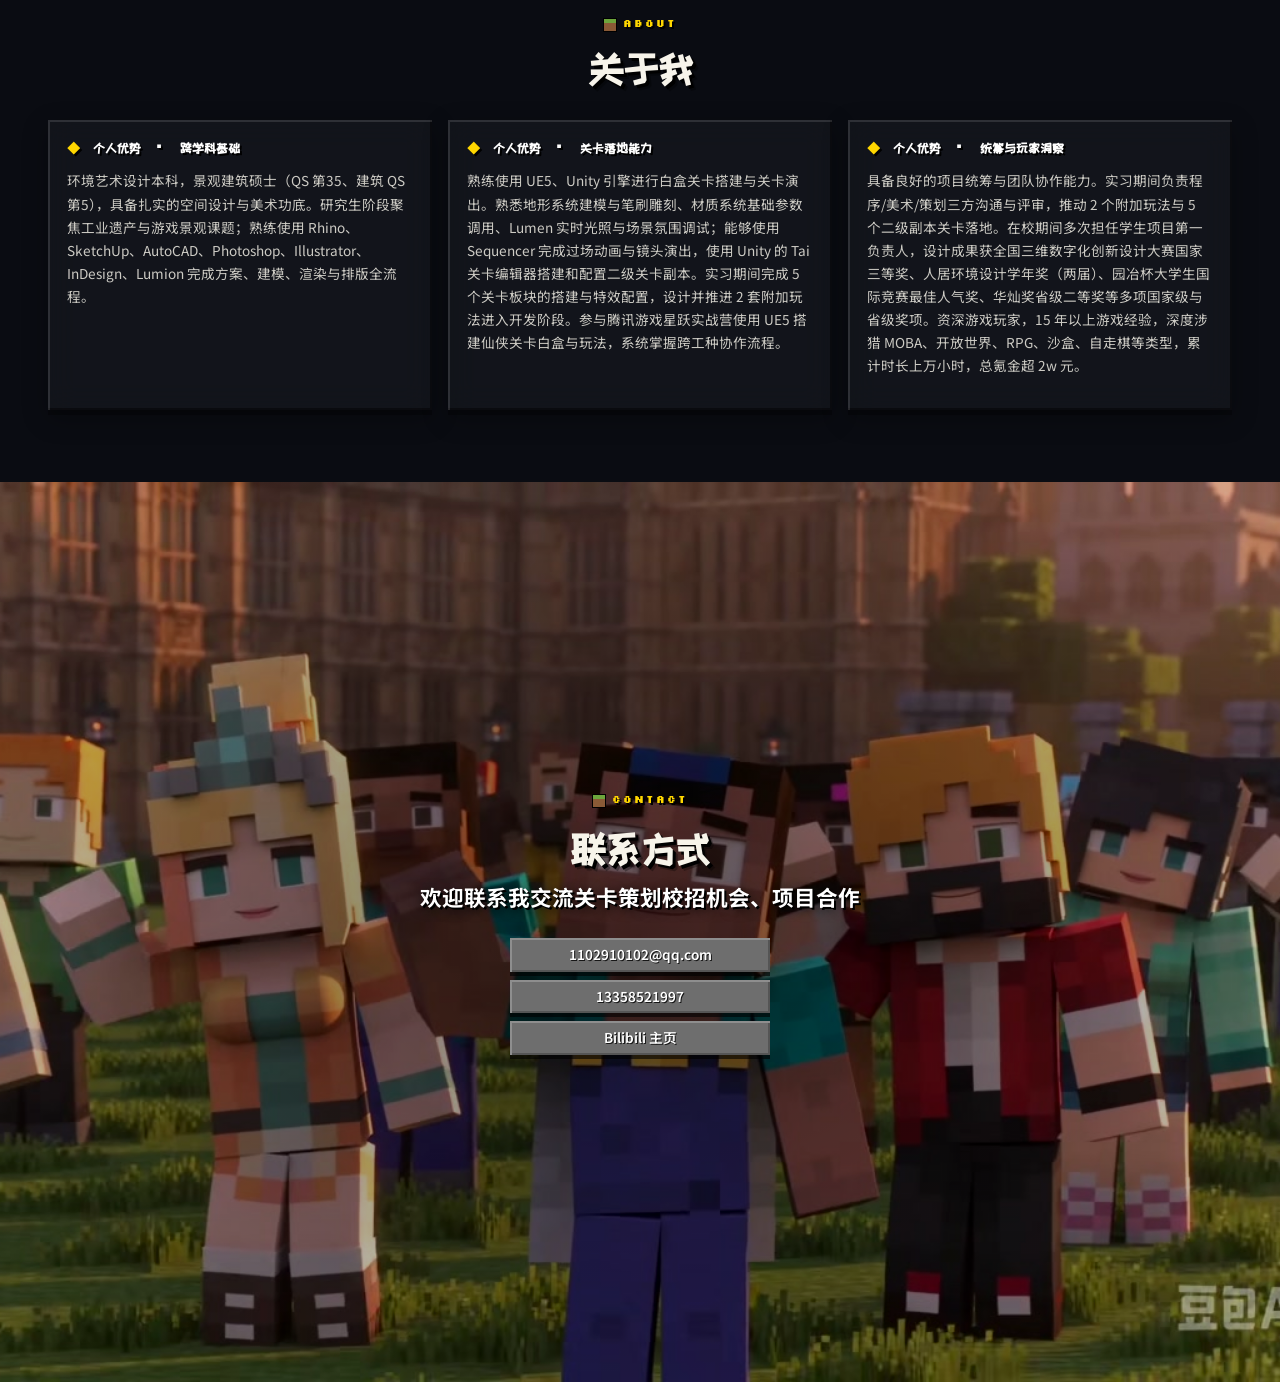
==== commit d2dee1b6: "Add approved interactive world subpage and homepage entry" ====
--- a/public/index.html
+++ b/public/index.html
@@ -52,6 +52,7 @@
 
         <!-- MC 主菜单窄条按钮 -->
         <nav class="mc-menu" aria-label="主菜单">
+          <a class="mc-menu-btn" href="/world/" style="text-align:center;text-decoration:none;">探索世界</a>
           <button class="mc-menu-btn" type="button" data-goto="projects">项目作品</button>
           <button class="mc-menu-btn" type="button" data-goto="resume">个人简历</button>
           <button class="mc-menu-btn" type="button" data-goto="about">关于我</button>
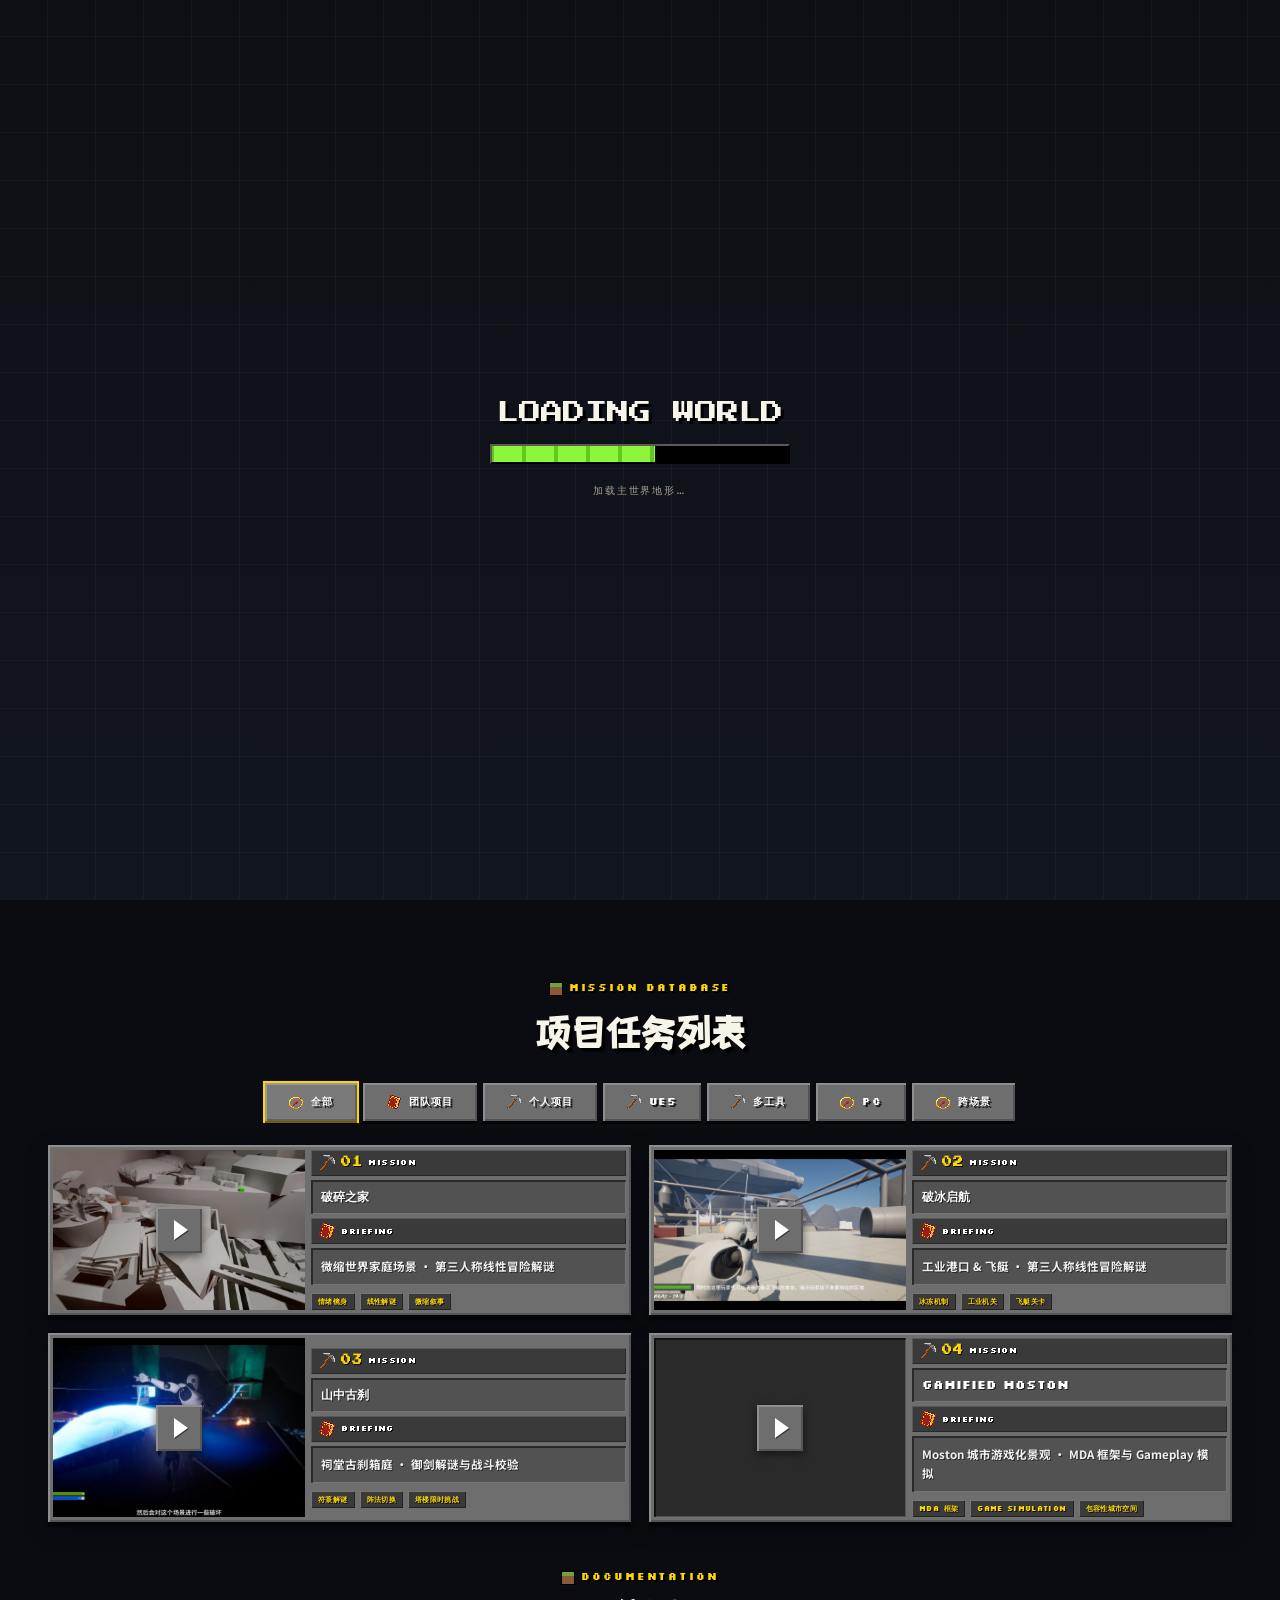
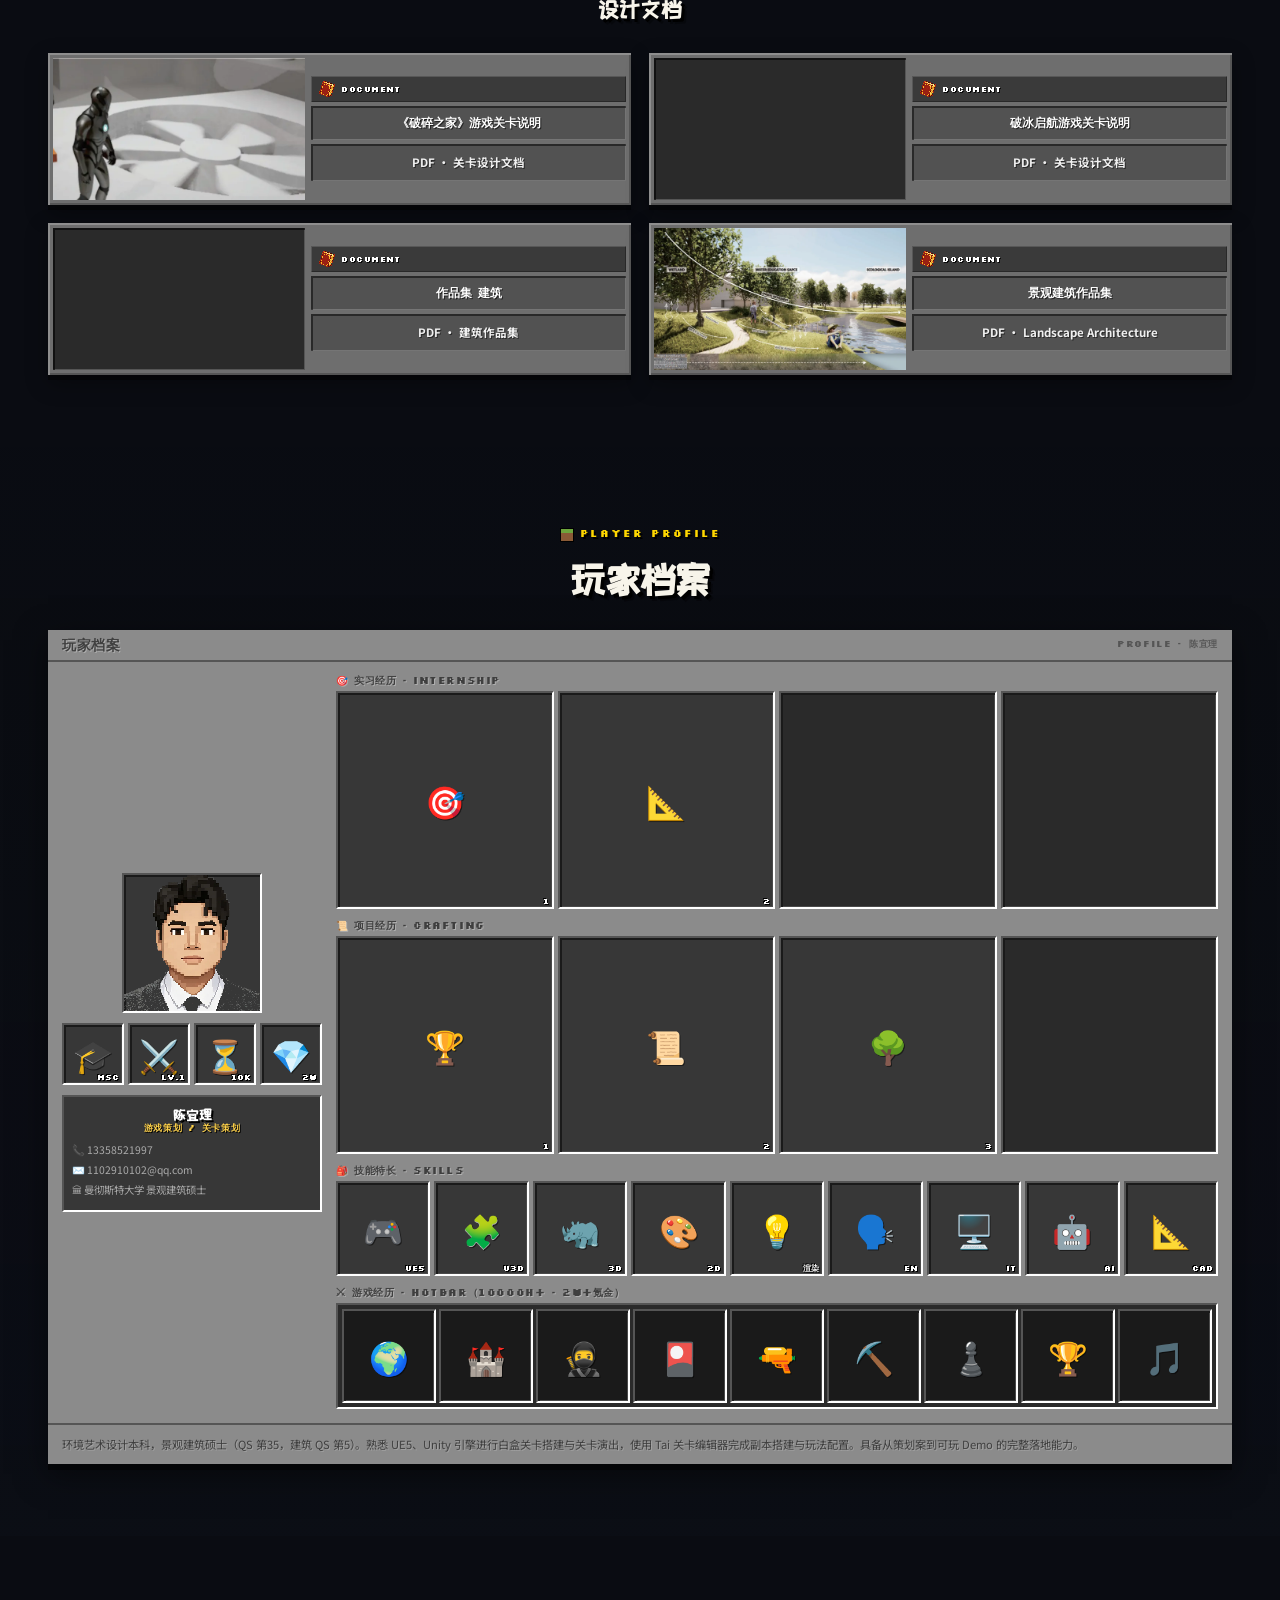
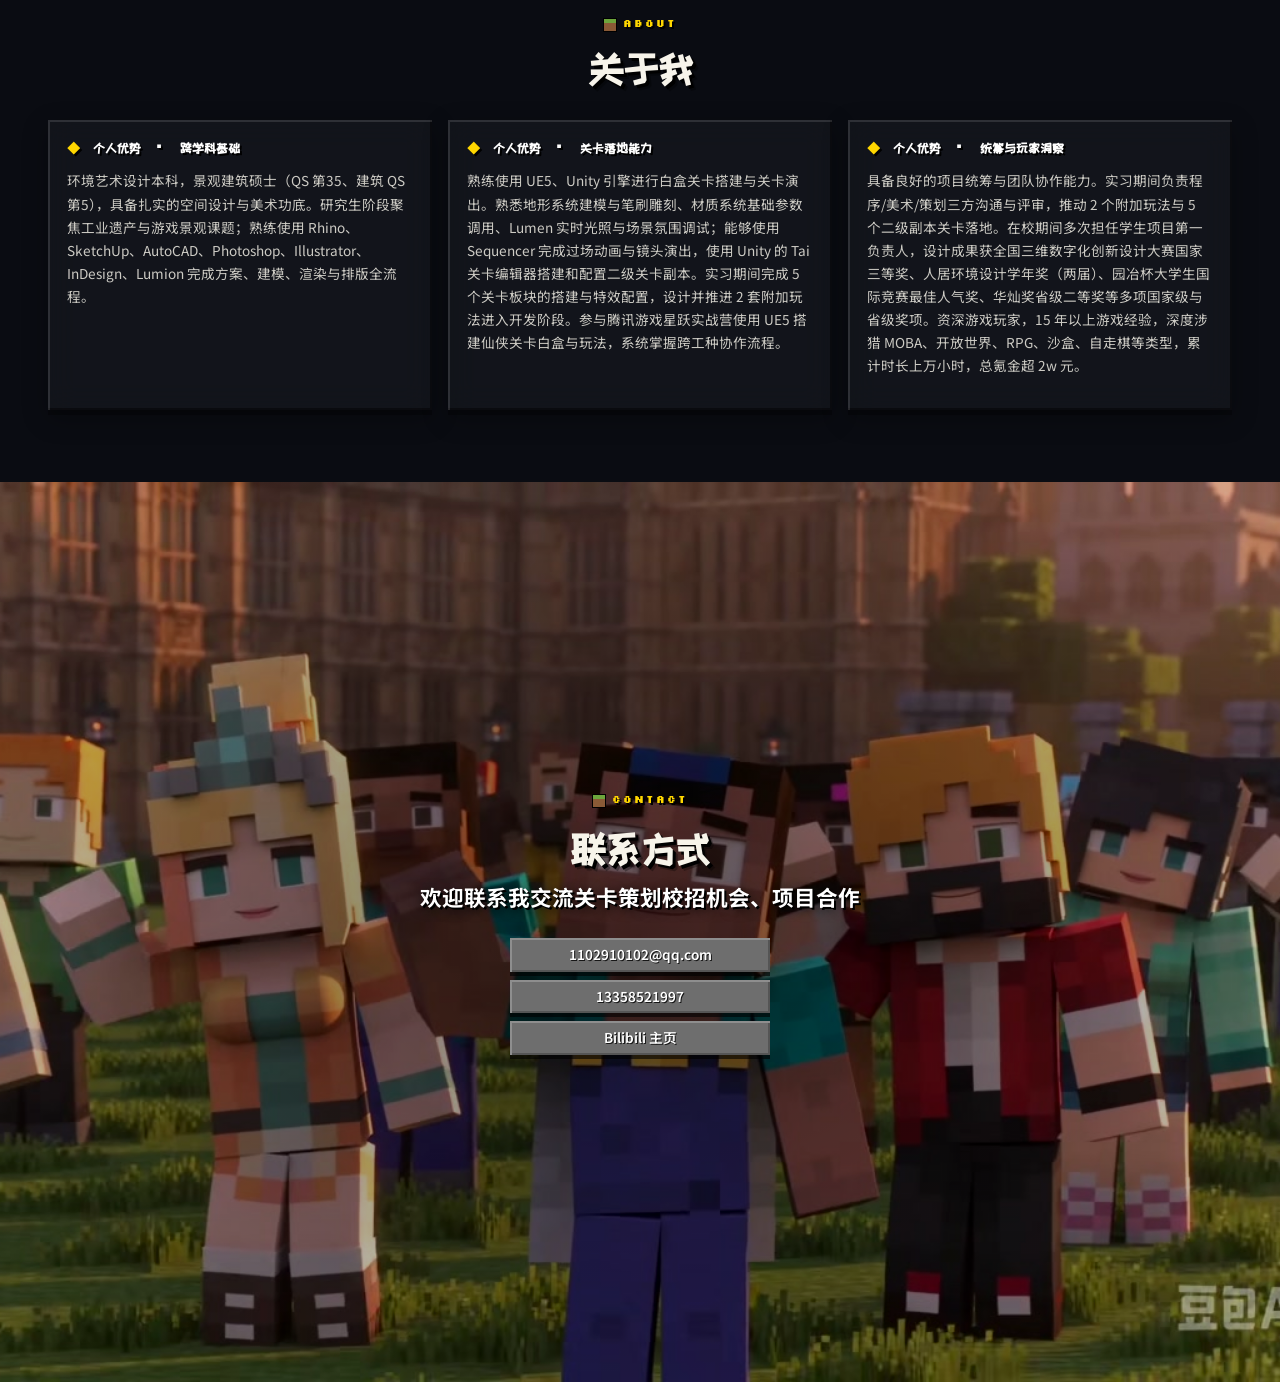
==== commit 7a734377: "Keep homepage contact visible beside world entrance" ====
--- a/public/index.html
+++ b/public/index.html
@@ -52,8 +52,10 @@
 
         <!-- MC 主菜单窄条按钮 -->
         <nav class="mc-menu" aria-label="主菜单">
-          <a class="mc-menu-btn" href="/world/" style="text-align:center;text-decoration:none;">探索世界</a>
-          <button class="mc-menu-btn" type="button" data-goto="projects">项目作品</button>
+          <div class="mc-menu-row">
+            <button class="mc-menu-btn mc-menu-btn-half" type="button" data-goto="projects">项目作品</button>
+            <a class="mc-menu-btn mc-menu-btn-half" href="/world/" style="text-align:center;text-decoration:none;">探索世界</a>
+          </div>
           <button class="mc-menu-btn" type="button" data-goto="resume">个人简历</button>
           <button class="mc-menu-btn" type="button" data-goto="about">关于我</button>
           <div class="mc-menu-row">
